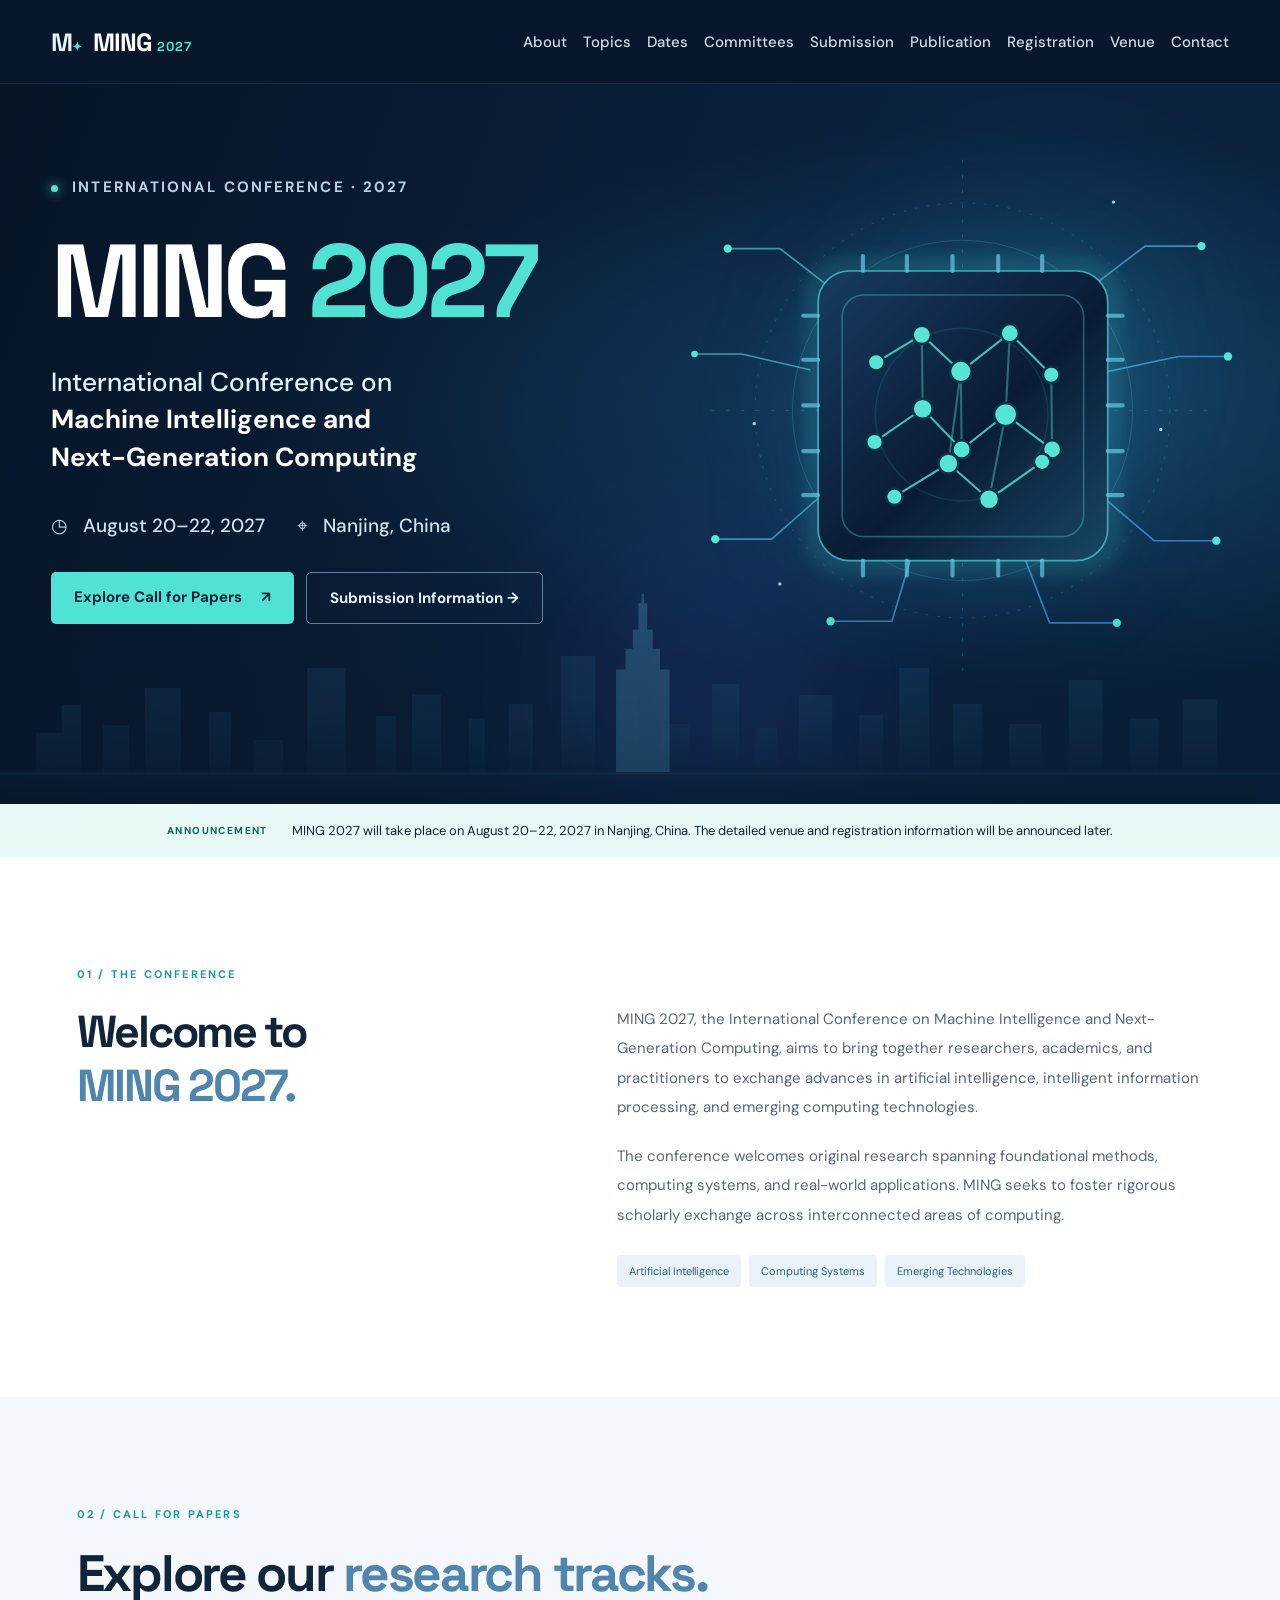
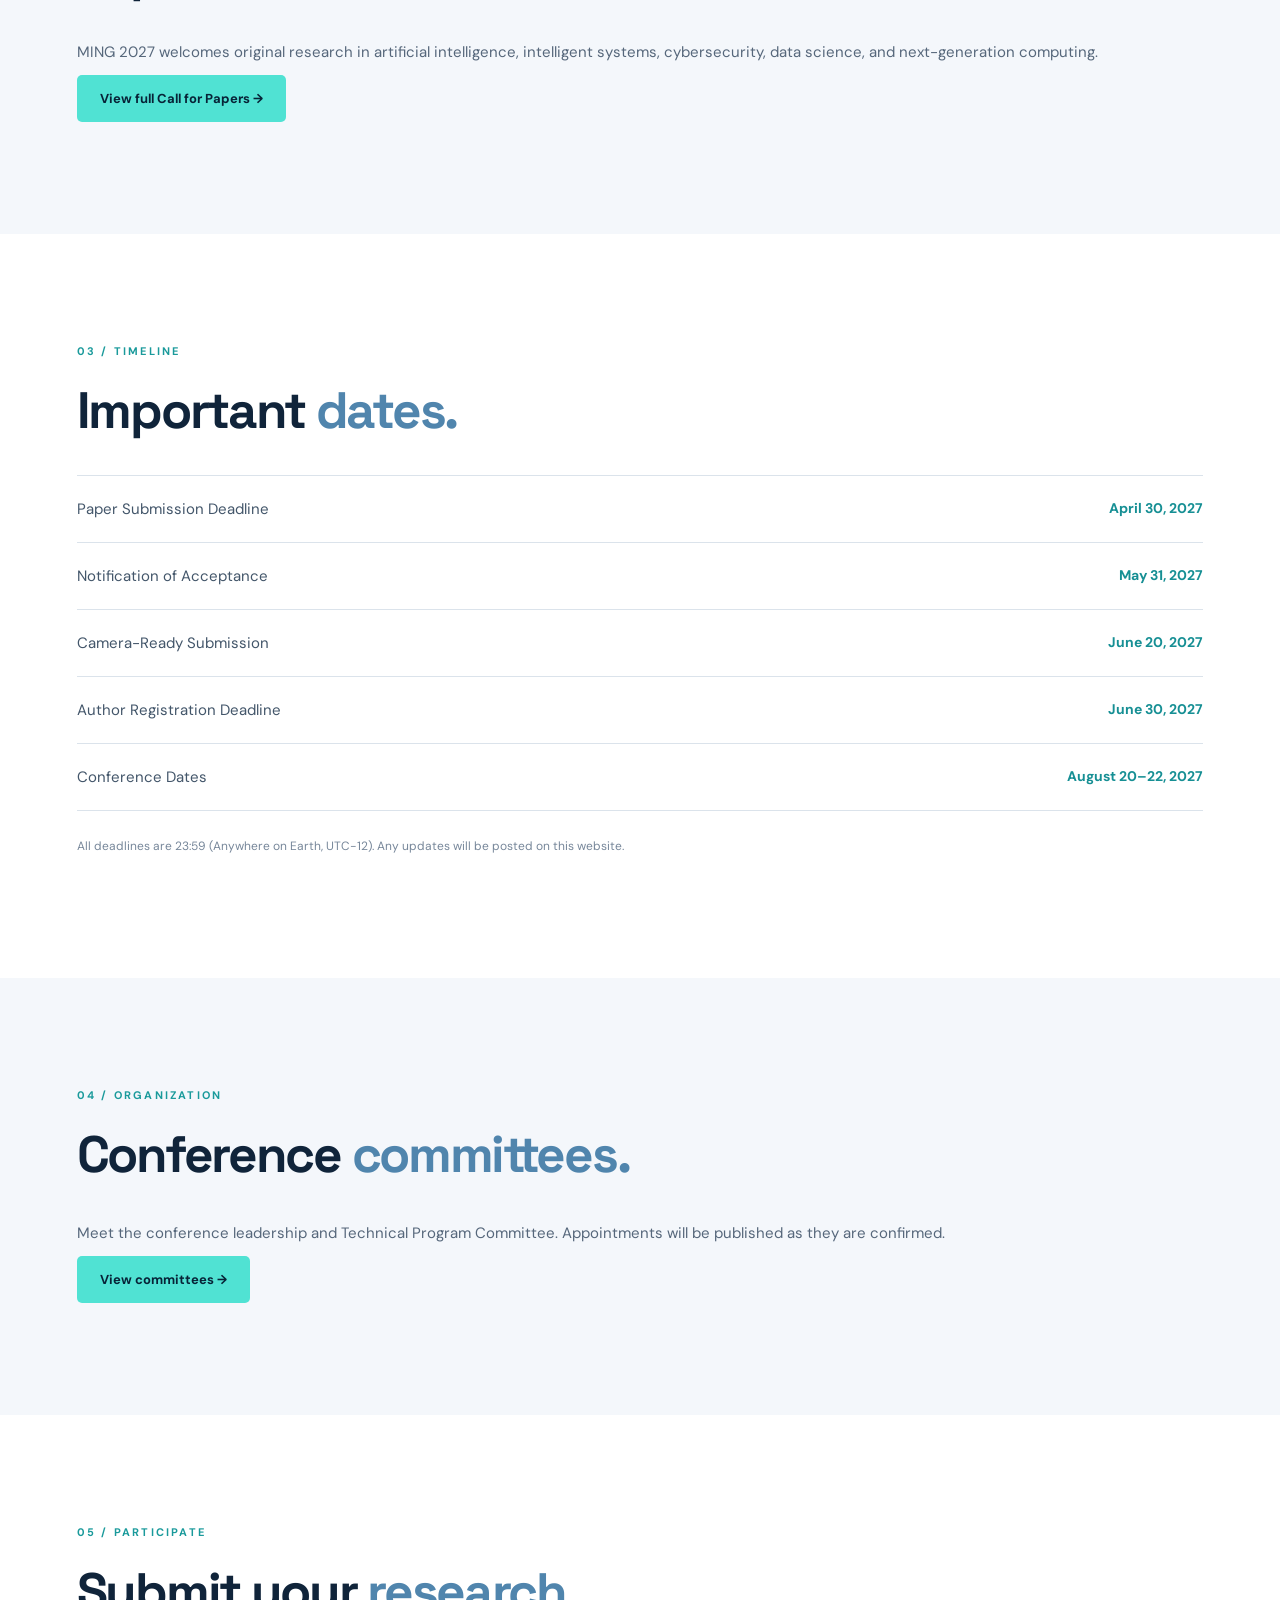
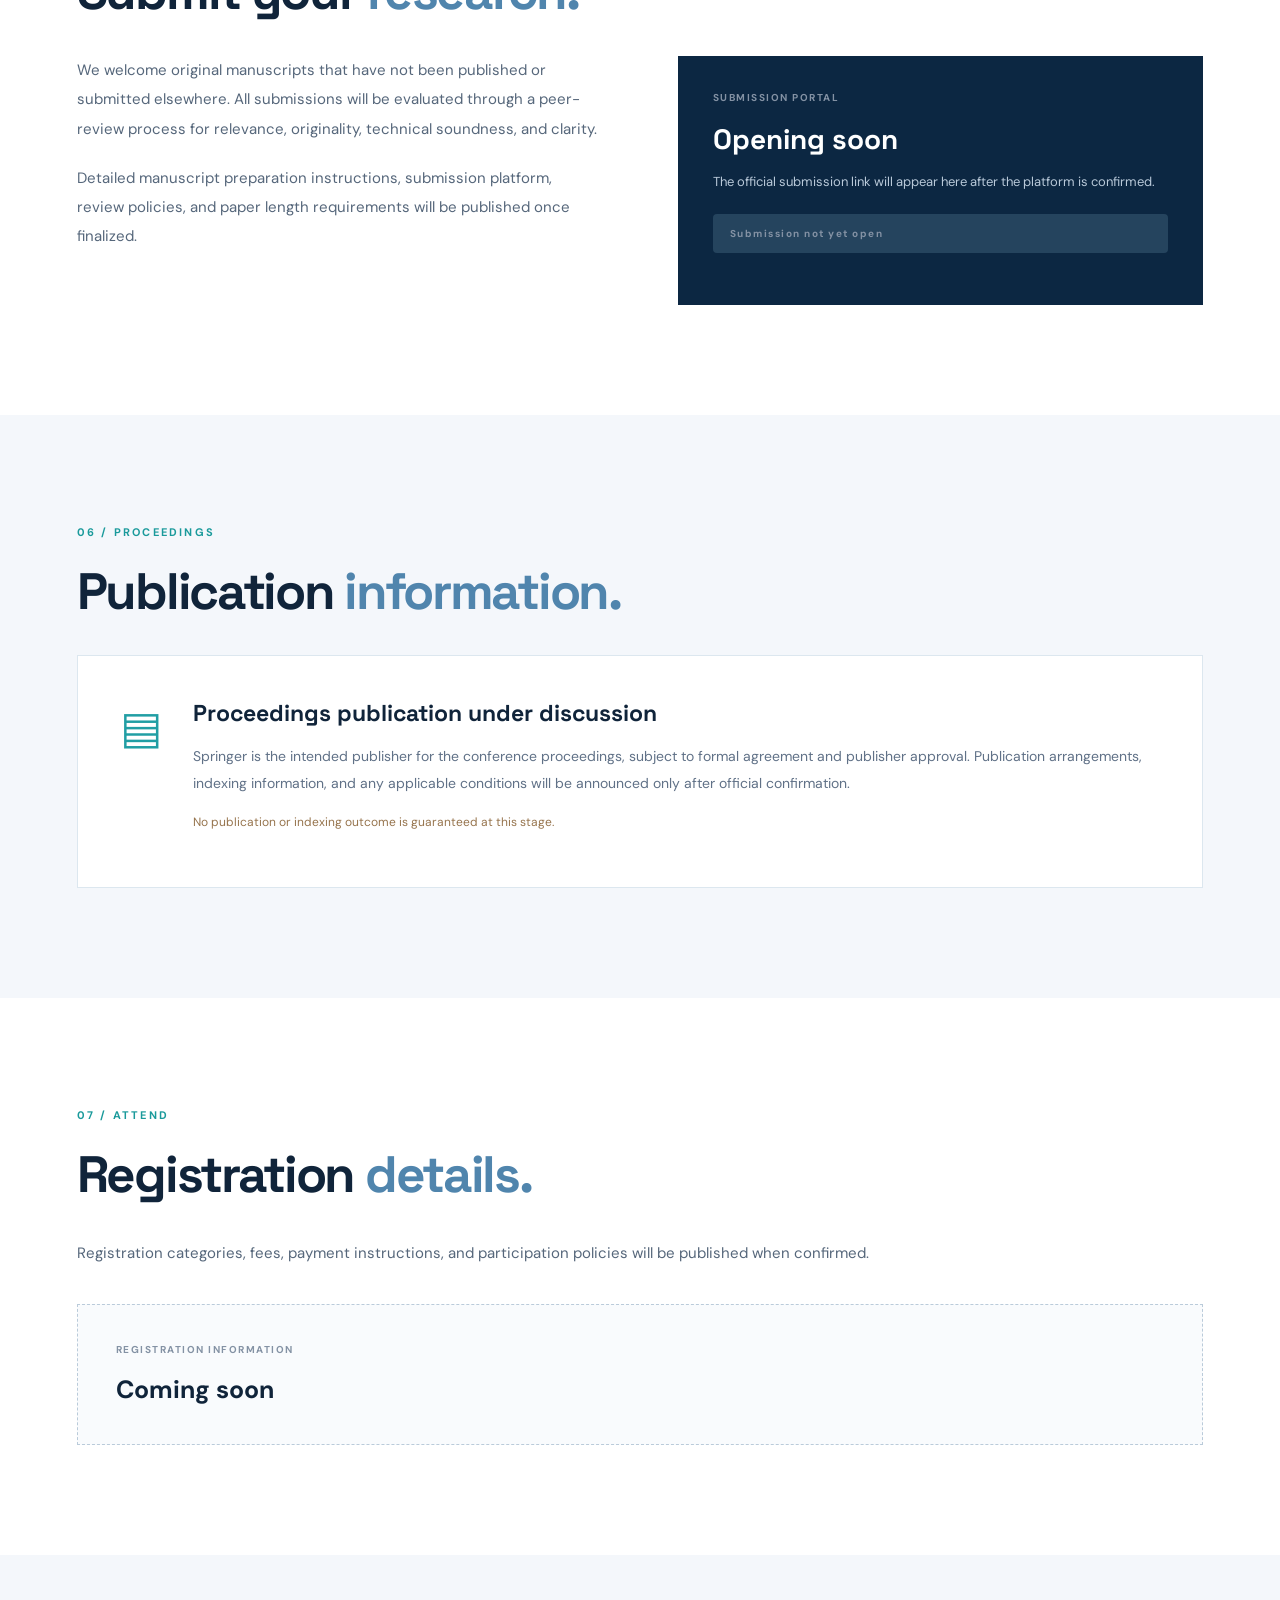
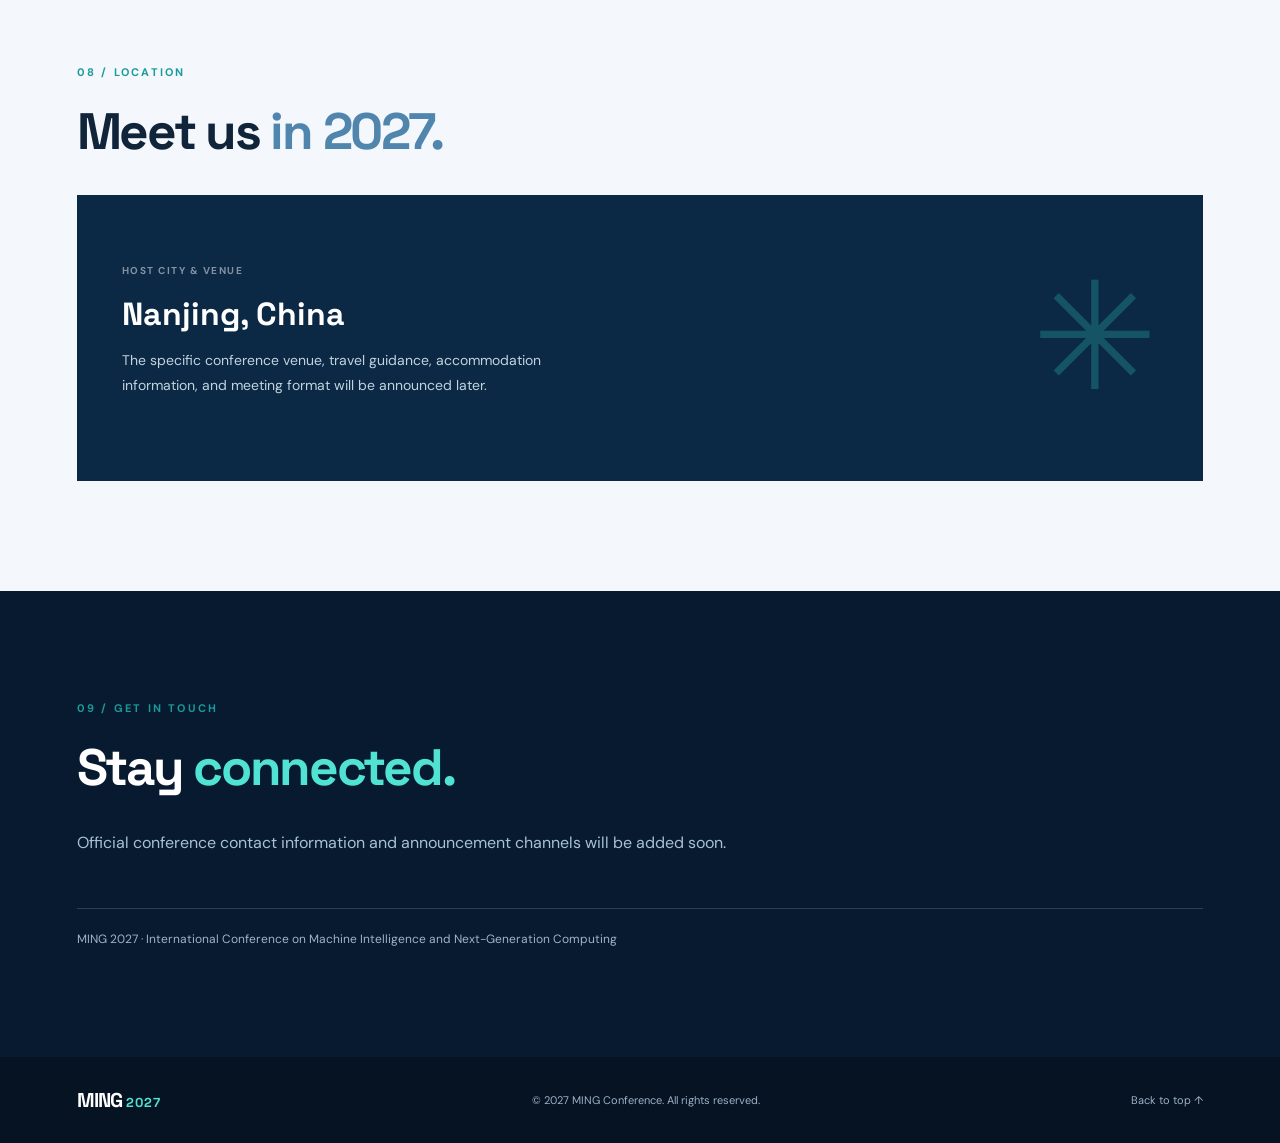
==== index.html @ 1f932a71 "Add files via upload" ====
<!doctype html>
<html lang="en"><head><meta charset="utf-8"><meta name="viewport" content="width=device-width, initial-scale=1"><meta name="description" content="MING 2027 — International Conference on Machine Intelligence and Next-Generation Computing."><title>MING 2027 | Machine Intelligence and Next-Generation Computing</title><link rel="stylesheet" href="style.css"></head>
<body><header class="nav"><a class="brand" href="#home"><span class="brandmark">M<span>✦</span></span> MING <small>2027</small></a><button class="menu" aria-label="Toggle menu" aria-expanded="false">☰</button><nav id="navigation"><a href="#about">About</a><a href="cfp.html">Topics</a><a href="#dates">Dates</a><a href="committees.html">Committees</a><a href="#submission">Submission</a><a href="#publication">Publication</a><a href="#registration">Registration</a><a href="#venue">Venue</a><a href="#contact">Contact</a></nav></header>
<main><section class="hero" id="home"><div class="glow one"></div><div class="glow two"></div><div class="hero-inner"><div class="eyebrow"><span class="dot"></span> INTERNATIONAL CONFERENCE · 2027</div><h1 class="conference-title">MING <em>2027</em></h1><p class="conference-name">International Conference on<br><strong>Machine Intelligence and<br>Next-Generation Computing</strong></p><div class="hero-meta"><span>◷ &nbsp; August 20–22, 2027</span><span>⌖ &nbsp; Nanjing, China</span></div><div class="hero-actions"><a class="btn primary" href="cfp.html">Explore Call for Papers <span>↗</span></a><a class="btn secondary" href="#submission">Submission Information →</a></div></div><div class="hero-art" aria-hidden="true"><img src="assets/ming-ai-computing.svg" alt=""></div><div class="nanjing-skyline" aria-hidden="true"></div></section>
<section class="announcement"><span class="pill">ANNOUNCEMENT</span><p>MING 2027 will take place on August 20–22, 2027 in Nanjing, China. The detailed venue and registration information will be announced later.</p></section>
<section class="section" id="about"><div class="section-tag">01 / THE CONFERENCE</div><div class="split"><div><h2>Welcome to<br><span>MING 2027.</span></h2></div><div class="copy"><p>MING 2027, the International Conference on Machine Intelligence and Next-Generation Computing, aims to bring together researchers, academics, and practitioners to exchange advances in artificial intelligence, intelligent information processing, and emerging computing technologies.</p><p>The conference welcomes original research spanning foundational methods, computing systems, and real-world applications. MING seeks to foster rigorous scholarly exchange across interconnected areas of computing.</p><div class="chips"><span>Artificial Intelligence</span><span>Computing Systems</span><span>Emerging Technologies</span></div></div></div></section>
<section class="section shaded" id="topics"><div class="section-tag">02 / CALL FOR PAPERS</div><h2>Explore our <span>research tracks.</span></h2><p class="intro">MING 2027 welcomes original research in artificial intelligence, intelligent systems, cybersecurity, data science, and next-generation computing.</p><p><a class="btn primary" href="cfp.html">View full Call for Papers →</a></p></section>
<section class="section" id="dates"><div class="section-tag">03 / TIMELINE</div><h2>Important <span>dates.</span></h2><div class="timeline"><div><span>Paper Submission Deadline</span><strong>April 30, 2027</strong></div><div><span>Notification of Acceptance</span><strong>May 31, 2027</strong></div><div><span>Camera-Ready Submission</span><strong>June 20, 2027</strong></div><div><span>Author Registration Deadline</span><strong>June 30, 2027</strong></div><div><span>Conference Dates</span><strong>August 20–22, 2027</strong></div></div><p class="note">All deadlines are 23:59 (Anywhere on Earth, UTC−12). Any updates will be posted on this website.</p></section>
<section class="section shaded" id="committees"><div class="section-tag">04 / ORGANIZATION</div><h2>Conference <span>committees.</span></h2><p class="intro">Meet the conference leadership and Technical Program Committee. Appointments will be published as they are confirmed.</p><p><a class="btn primary" href="committees.html">View committees →</a></p></section>
<section class="section" id="submission"><div class="section-tag">05 / PARTICIPATE</div><h2>Submit your <span>research.</span></h2><div class="split"><div class="copy"><p>We welcome original manuscripts that have not been published or submitted elsewhere. All submissions will be evaluated through a peer-review process for relevance, originality, technical soundness, and clarity.</p><p>Detailed manuscript preparation instructions, submission platform, review policies, and paper length requirements will be published once finalized.</p></div><div class="info-box"><span>SUBMISSION PORTAL</span><h3>Opening soon</h3><p>The official submission link will appear here after the platform is confirmed.</p><span class="disabled-btn">Submission not yet open</span></div></div></section>
<section class="section shaded" id="publication"><div class="section-tag">06 / PROCEEDINGS</div><h2>Publication <span>information.</span></h2><div class="publication-box"><div class="publication-icon">▤</div><div><h3>Proceedings publication under discussion</h3><p>Springer is the intended publisher for the conference proceedings, subject to formal agreement and publisher approval. Publication arrangements, indexing information, and any applicable conditions will be announced only after official confirmation.</p><p class="disclaimer">No publication or indexing outcome is guaranteed at this stage.</p></div></div></section>
<section class="section" id="registration"><div class="section-tag">07 / ATTEND</div><h2>Registration <span>details.</span></h2><p class="intro">Registration categories, fees, payment instructions, and participation policies will be published when confirmed.</p><div class="placeholder"><span>REGISTRATION INFORMATION</span><strong>Coming soon</strong></div></section>
<section class="section shaded" id="venue"><div class="section-tag">08 / LOCATION</div><h2>Meet us <span>in 2027.</span></h2><div class="venue-box"><div><span>HOST CITY & VENUE</span><h3>Nanjing, China</h3><p>The specific conference venue, travel guidance, accommodation information, and meeting format will be announced later.</p></div><div class="venue-graphic" aria-hidden="true">✳</div></div></section>
<section class="section contact" id="contact"><div class="section-tag">09 / GET IN TOUCH</div><h2>Stay <span>connected.</span></h2><p>Official conference contact information and announcement channels will be added soon.</p><div class="contact-line">MING 2027 · International Conference on Machine Intelligence and Next-Generation Computing</div></section></main>
<footer><a class="brand" href="#home">MING <small>2027</small></a><span>© 2027 MING Conference. All rights reserved.</span><a href="#home">Back to top ↑</a></footer><script src="script.js"></script></body></html>
---- style.css ----
@import url('https://fonts.googleapis.com/css2?family=DM+Sans:wght@400;500;600;700&family=Space+Grotesk:wght@400;500;600;700&display=swap');
:root{--navy:#071426;--ink:#10243a;--muted:#64758a;--cyan:#50e2d3;--blue:#4776ee;--light:#f4f7fb}*{box-sizing:border-box}html{scroll-behavior:smooth;scroll-padding-top:80px}body{margin:0;color:var(--ink);font-family:'DM Sans',Arial,sans-serif}h1,h2,h3,.brand{font-family:'Space Grotesk',sans-serif}a{text-decoration:none;color:inherit}.nav{height:78px;position:sticky;top:0;z-index:20;background:#08172b;display:flex;align-items:center;justify-content:space-between;padding:0 max(5%,calc((100vw - 1240px)/2));border-bottom:1px solid #ffffff16;color:white}.brand{font-size:24px;font-weight:700;letter-spacing:-1px;white-space:nowrap}.brand small{font-size:13px;color:var(--cyan);letter-spacing:1px}.brandmark{display:inline-block;margin-right:7px;color:#e7f4ff}.brandmark span{font-size:12px;color:var(--cyan)}nav{display:flex;gap:18px}nav a{font-size:12px;color:#d0dbe9;transition:color .2s}nav a:hover{color:var(--cyan)}.menu{display:none}.hero{min-height:670px;position:relative;overflow:hidden;background:radial-gradient(circle at 85% 55%,#173a62 0%,transparent 36%),linear-gradient(130deg,#071426,#0b2441 70%,#071b31);color:white}.hero-inner{max-width:1240px;margin:auto;padding:112px 5% 50px;position:relative;z-index:2}.eyebrow{font-size:11px;letter-spacing:2.5px;color:#b7d0e4;font-weight:700}.dot{display:inline-block;width:7px;height:7px;border-radius:50%;background:var(--cyan);margin-right:8px;box-shadow:0 0 12px var(--cyan)}h1{font-size:clamp(48px,6.2vw,91px);letter-spacing:-4px;line-height:1.09;margin:28px 0 30px;font-weight:600}h1 em{font-style:normal;color:var(--cyan)}.conference-name{font-size:18px;line-height:1.6;color:#bacde0}.conference-name strong{color:white;font-weight:600}.hero-meta{display:flex;gap:34px;margin-top:30px;font-size:14px;color:#d3e0ed}.hero-actions{display:flex;gap:12px;margin-top:36px}.btn{padding:15px 23px;border-radius:5px;font-size:13px;font-weight:700}.primary{background:var(--cyan);color:#072337}.primary span{margin-left:15px}.secondary{border:1px solid #64819b;color:#e4f0fb}.hero-foot{margin-top:91px;color:#7b9bb5;font-size:10px;letter-spacing:2px}.hero-foot span{color:var(--cyan);margin:0 15px}.orb{position:absolute;width:410px;height:410px;right:9%;top:150px;border:1px solid #5bcdd13d;border-radius:50%;box-shadow:0 0 0 45px #52d7dd08,0 0 0 95px #52d7dd08,0 0 100px #2e98bd25;transform:rotate(-24deg)}.orb:before,.orb:after{content:'';position:absolute;inset:45px;border:1px dashed #55e4dc50;border-radius:50%}.orb:after{inset:110px;border-style:solid}.orb-inner{position:absolute;inset:160px;border-radius:50%;background:#50e2d3;box-shadow:0 0 85px 40px #50e2d340}.glow{position:absolute;border-radius:50%;filter:blur(90px);opacity:.18}.glow.one{width:250px;height:250px;background:#36c8ee;right:8%;top:20%}.glow.two{width:250px;height:250px;background:#4e64ff;right:35%;bottom:0}.announcement{background:#e8f8f6;display:flex;align-items:center;justify-content:center;gap:24px;padding:18px 5%;font-size:13px}.announcement p{margin:0}.pill{font-size:10px;letter-spacing:1.4px;color:#00695e;font-weight:700}.section{padding:110px max(6%,calc((100vw - 1150px)/2))}.section.shaded{background:var(--light)}.section-tag{font-size:11px;letter-spacing:2.2px;color:#1a9a9b;font-weight:700;margin-bottom:24px}.section h2{font-size:clamp(35px,4vw,57px);line-height:1.15;letter-spacing:-2.3px;margin:0 0 34px}.section h2 span{color:#5085ad}.split{display:grid;grid-template-columns:1fr 1fr;gap:75px}.copy p,.intro{font-size:15px;color:#56677b;line-height:1.95;margin:0 0 20px}.chips{display:flex;gap:8px;flex-wrap:wrap;margin-top:25px}.chips span{font-size:11px;padding:9px 12px;background:#e9f2f8;color:#30617e;border-radius:4px}.section-heading{display:flex;align-items:end;justify-content:space-between;gap:40px;margin-bottom:20px}.section-heading p{max-width:390px;color:#64758a;font-size:14px;line-height:1.8}.grid{display:grid;grid-template-columns:repeat(3,1fr);gap:16px}.card{background:white;border:1px solid #e3eaf2;padding:30px;min-height:260px;transition:transform .2s,box-shadow .2s}.card:hover{transform:translateY(-4px);box-shadow:0 15px 35px #1532500f}.number{color:#21a6ad;font-family:'Space Grotesk';font-size:14px;margin-bottom:29px}.card h3{font-size:18px;line-height:1.4;margin:0 0 14px}.card p{font-size:13px;line-height:1.8;color:#67788a;margin:0}.note{font-size:12px;color:#77879a;margin-top:25px;line-height:1.7}.timeline{border-top:1px solid #dbe3eb}.timeline>div{display:flex;justify-content:space-between;padding:23px 0;border-bottom:1px solid #dbe3eb;gap:20px}.timeline span{color:#43566a;font-size:15px}.timeline strong{font-size:14px;color:#168f94}.committee-grid{display:grid;grid-template-columns:repeat(3,1fr);gap:14px;margin-top:30px}.committee-grid>div{background:white;padding:28px;border:1px solid #e0e7ef;min-height:118px}.committee-grid span,.info-box>span,.placeholder span,.venue-box span{display:block;color:#8492a4;font-size:10px;letter-spacing:1.5px;font-weight:700;margin-bottom:17px}.committee-grid strong{font-size:15px}.info-box{padding:35px;background:#0c2742;color:white}.info-box h3{font-size:28px;margin:0 0 12px}.info-box p{color:#b9c9d9;line-height:1.8;font-size:13px}.disabled-btn{display:inline-block;background:#25445e;color:#a8c2d0;padding:13px 17px;font-size:12px;margin-top:20px;border-radius:4px}.publication-box{display:flex;gap:30px;background:white;padding:42px;border:1px solid #dce7ef}.publication-icon{font-size:45px;color:#219ea4}.publication-box h3{font-size:23px;margin:0 0 15px}.publication-box p{font-size:14px;color:#607187;line-height:1.9}.publication-box .disclaimer{font-size:12px;color:#96744d}.placeholder{border:1px dashed #bacbda;background:#f9fbfd;padding:38px;margin-top:35px}.placeholder strong{font-size:25px}.venue-box{display:flex;justify-content:space-between;align-items:center;background:#0b2944;color:white;padding:45px;overflow:hidden}.venue-box h3{font-size:32px;margin:0 0 12px}.venue-box p{color:#c2d3df;max-width:480px;font-size:14px;line-height:1.8}.venue-graphic{font-size:150px;color:#2ebdb54a}.contact{background:#071a2f;color:white}.contact h2 span{color:var(--cyan)}.contact>p{color:#a8c1d5}.contact-line{border-top:1px solid #ffffff28;margin-top:55px;padding-top:22px;font-size:12px;color:#9eb4c8}footer{display:flex;justify-content:space-between;align-items:center;padding:30px 6%;background:#061323;color:#9db2c5;font-size:11px}footer .brand{color:white;font-size:20px}@media(max-width:1050px){nav{gap:10px}nav a{font-size:11px}.orb{right:-15%;opacity:.45}.hero-inner{padding-left:6%}}@media(max-width:780px){.nav{padding:0 5%;height:68px}.menu{display:block;background:none;color:white;border:0;font-size:24px}nav{display:none;position:absolute;top:68px;left:0;right:0;background:#08172b;padding:20px 6%;flex-direction:column;gap:0}nav.open{display:flex}nav a{padding:12px 0;font-size:14px}.hero{min-height:620px}.hero-inner{padding:95px 6% 45px}h1{letter-spacing:-2px}.orb{right:-230px;top:200px;opacity:.25}.hero-meta,.hero-actions{flex-wrap:wrap;gap:14px}.hero-foot{margin-top:80px}.section{padding:75px 6%}.split{grid-template-columns:1fr;gap:20px}.grid,.committee-grid{grid-template-columns:1fr 1fr}.section-heading{display:block}.announcement{display:block}.announcement p{margin-top:8px}.venue-graphic{display:none}footer{gap:20px;flex-wrap:wrap}}@media(max-width:500px){.grid,.committee-grid{grid-template-columns:1fr}.hero-meta{display:grid}.btn{width:100%;text-align:center}.hero-actions{display:grid}.timeline>div{flex-direction:column;gap:7px}.publication-box{padding:25px;display:block}.publication-icon{margin-bottom:20px}.section h2{letter-spacing:-1.5px}}

/* V3: Academic conference-first hierarchy */
.hero-inner{padding-top:105px;padding-bottom:72px}
.hero .conference-title{font-size:clamp(88px,10vw,152px);font-weight:700;letter-spacing:-7px;line-height:1.05;margin:27px 0 28px}
.hero .conference-title em{color:var(--cyan)}
.hero .conference-name{font-size:clamp(21px,2.35vw,32px);line-height:1.4;color:#e4f1fc;font-weight:500;max-width:820px;margin:0}
.hero .conference-name strong{font-weight:700}
.hero .hero-meta{margin-top:38px;font-size:15px}
.hero .hero-actions{margin-top:32px}
.hero .hero-foot{margin-top:75px}
#about .split{grid-template-columns:0.9fr 1.1fr;gap:60px}
#about h2{font-size:clamp(32px,3.5vw,48px);line-height:1.2}
@media(max-width:780px){.hero .conference-title{font-size:clamp(66px,15vw,110px);letter-spacing:-4px}.hero .conference-name{font-size:clamp(20px,4.5vw,27px)}#about .split{grid-template-columns:1fr;gap:20px}}
@media(max-width:500px){.hero .conference-title{font-size:clamp(60px,16vw,85px);letter-spacing:-3px}.hero .conference-name{font-size:20px}.hero-inner{padding-top:80px}.orb{opacity:.12}}

/* V6 — balanced conference hero, AI computing artwork and subtle Nanjing skyline */
.nav{height:84px;padding-left:max(4%,calc((100vw - 1390px)/2));padding-right:max(4%,calc((100vw - 1390px)/2));gap:35px}
.nav nav{gap:clamp(12px,1.25vw,23px);align-items:center}
.nav nav a{font-size:15px;font-weight:500;white-space:nowrap}
.nav .brand{font-size:25px}
.hero{min-height:720px;isolation:isolate;background:radial-gradient(ellipse at 78% 45%,#143e61 0%,transparent 50%),linear-gradient(110deg,#071426 0%,#0b2340 65%,#09213b 100%)}
.hero-inner{max-width:1390px;padding:93px 4% 130px;margin:0 auto;position:relative;z-index:3}
.hero .eyebrow{font-size:15px;letter-spacing:2.1px}
.hero .conference-title{font-size:clamp(80px,8.1vw,122px);letter-spacing:-5px;margin:30px 0 28px}
.hero .conference-name{font-size:clamp(25px,2.05vw,32px);line-height:1.43;max-width:670px}
.hero .hero-meta{font-size:19px;margin-top:37px;gap:32px;font-weight:500}
.hero .hero-actions{margin-top:34px}
.hero .btn{font-size:15px}
.hero-art{position:absolute;z-index:1;right:max(1%,calc((100vw - 1520px)/2));top:55px;width:min(48vw,690px);height:auto;filter:drop-shadow(0 10px 40px #20b6d31a)}
.hero-art img{width:100%;display:block}
.nanjing-skyline{position:absolute;z-index:0;bottom:0;left:0;width:100%;height:210px;background:url('assets/nanjing-skyline.svg') center bottom / cover no-repeat;opacity:.55;pointer-events:none}
.hero:after{content:'';position:absolute;z-index:1;inset:auto 0 0;height:240px;background:linear-gradient(0deg,#071426 0%,transparent 100%);pointer-events:none;opacity:.3}
.hero .glow{pointer-events:none}
@media(max-width:1250px){.nav nav{gap:11px}.nav nav a{font-size:13px}.hero-art{right:-5%;width:50vw;opacity:.8}.hero .conference-name{max-width:580px}}
@media(max-width:1000px){.nav nav a{font-size:12px}.nav{gap:15px}.hero-art{opacity:.35;right:-12%;top:125px;width:65vw}.hero-inner{padding-left:6%;padding-right:6%}}
@media(max-width:780px){.nav{height:68px}.nav nav a{font-size:15px}.hero{min-height:680px}.hero-inner{padding:83px 6% 120px}.hero .conference-title{font-size:clamp(62px,13vw,95px);letter-spacing:-3px}.hero .conference-name{font-size:clamp(22px,4vw,29px)}.hero .hero-meta{font-size:17px}.hero-art{right:-27%;top:210px;width:90vw;opacity:.18}.nanjing-skyline{height:160px;opacity:.35}}
@media(max-width:500px){.hero .eyebrow{font-size:12px}.hero .conference-title{font-size:clamp(58px,14vw,78px)}.hero .conference-name{font-size:21px}.hero .hero-meta{font-size:16px}.hero .btn{font-size:14px}.hero-art{top:240px;opacity:.13}}
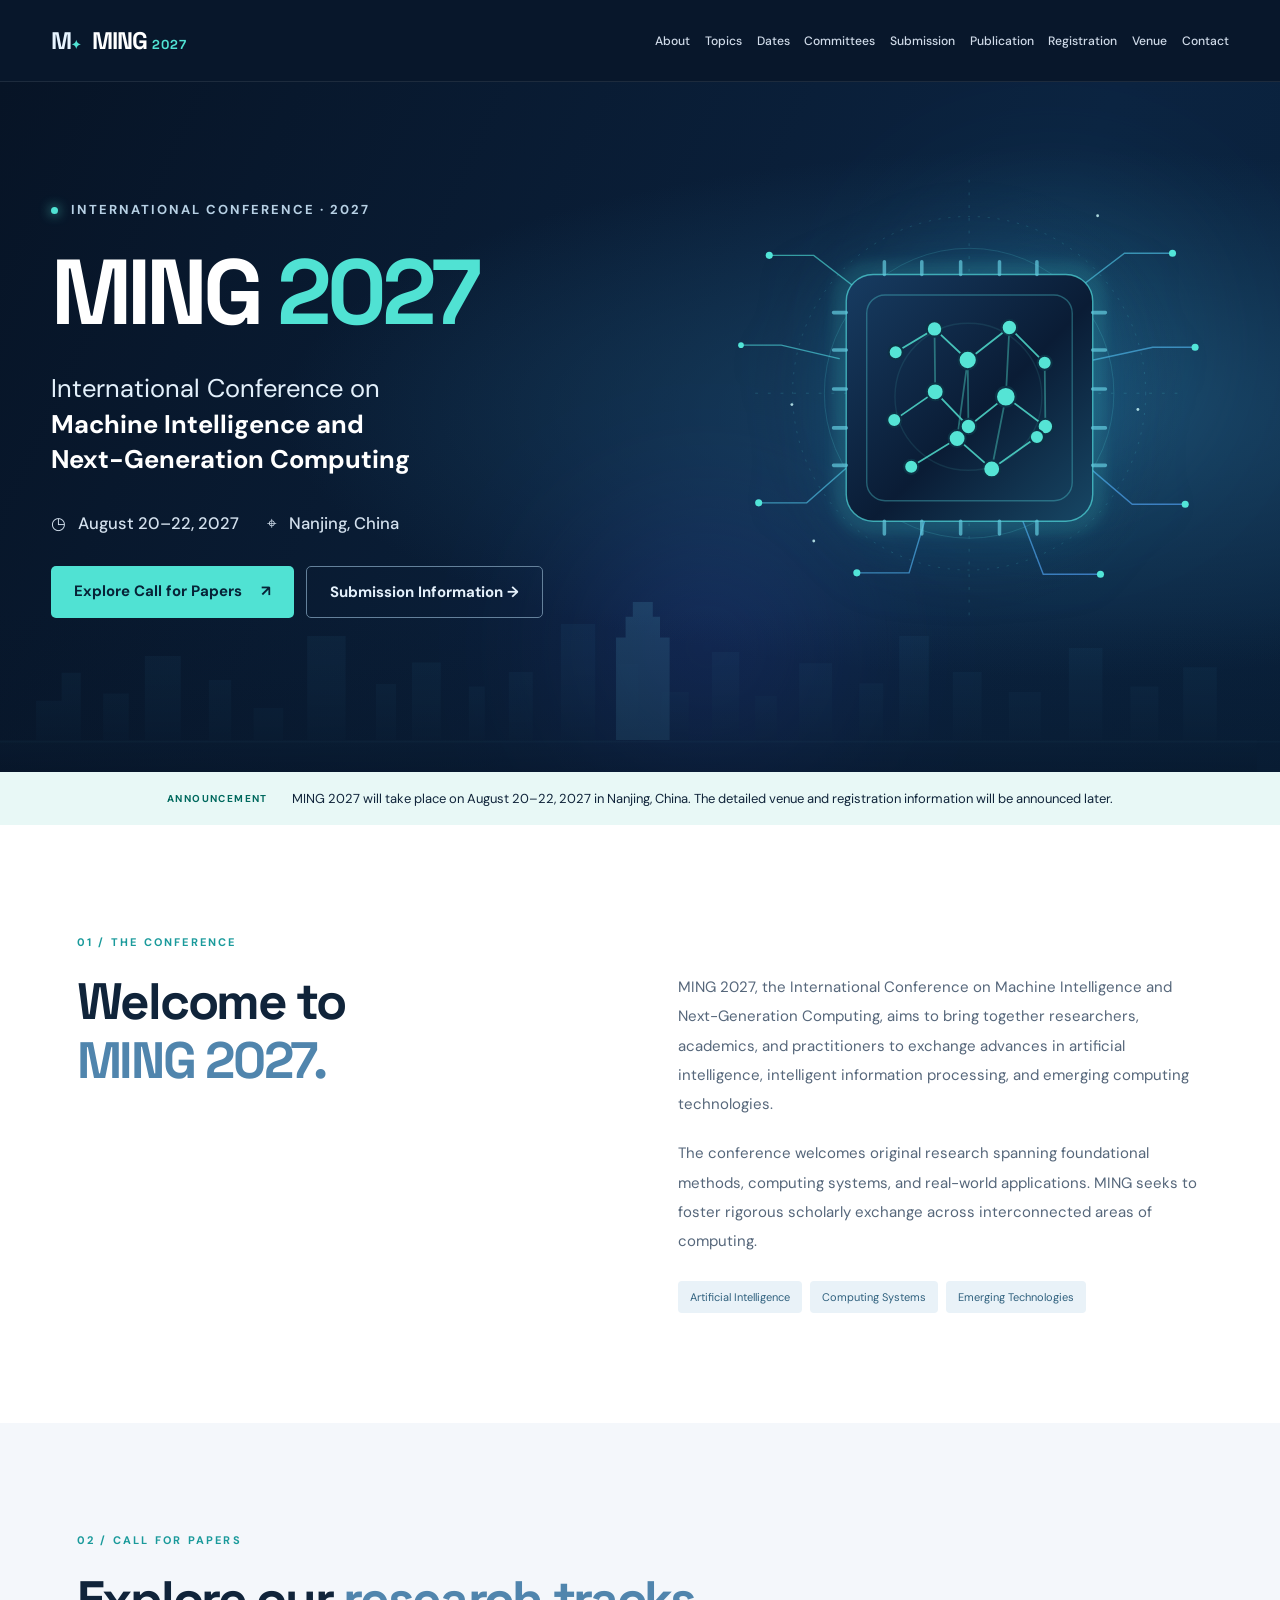
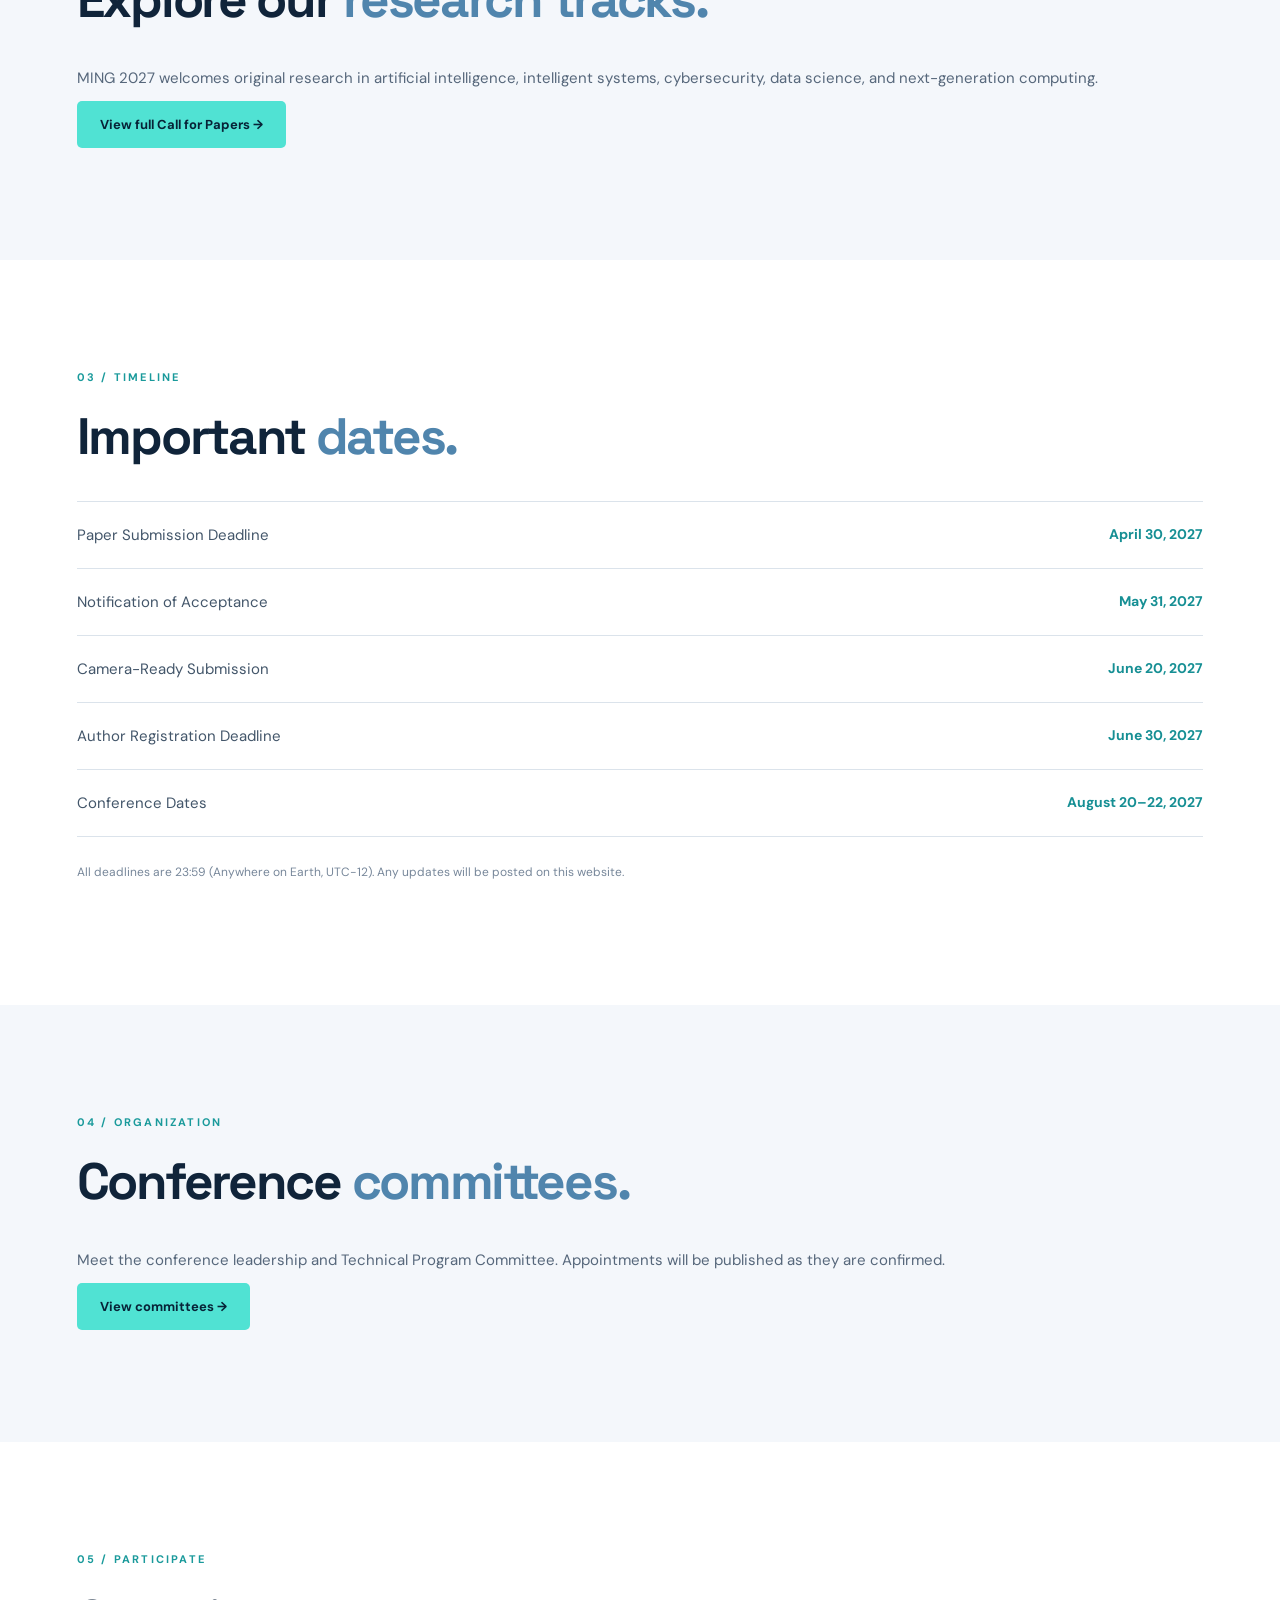
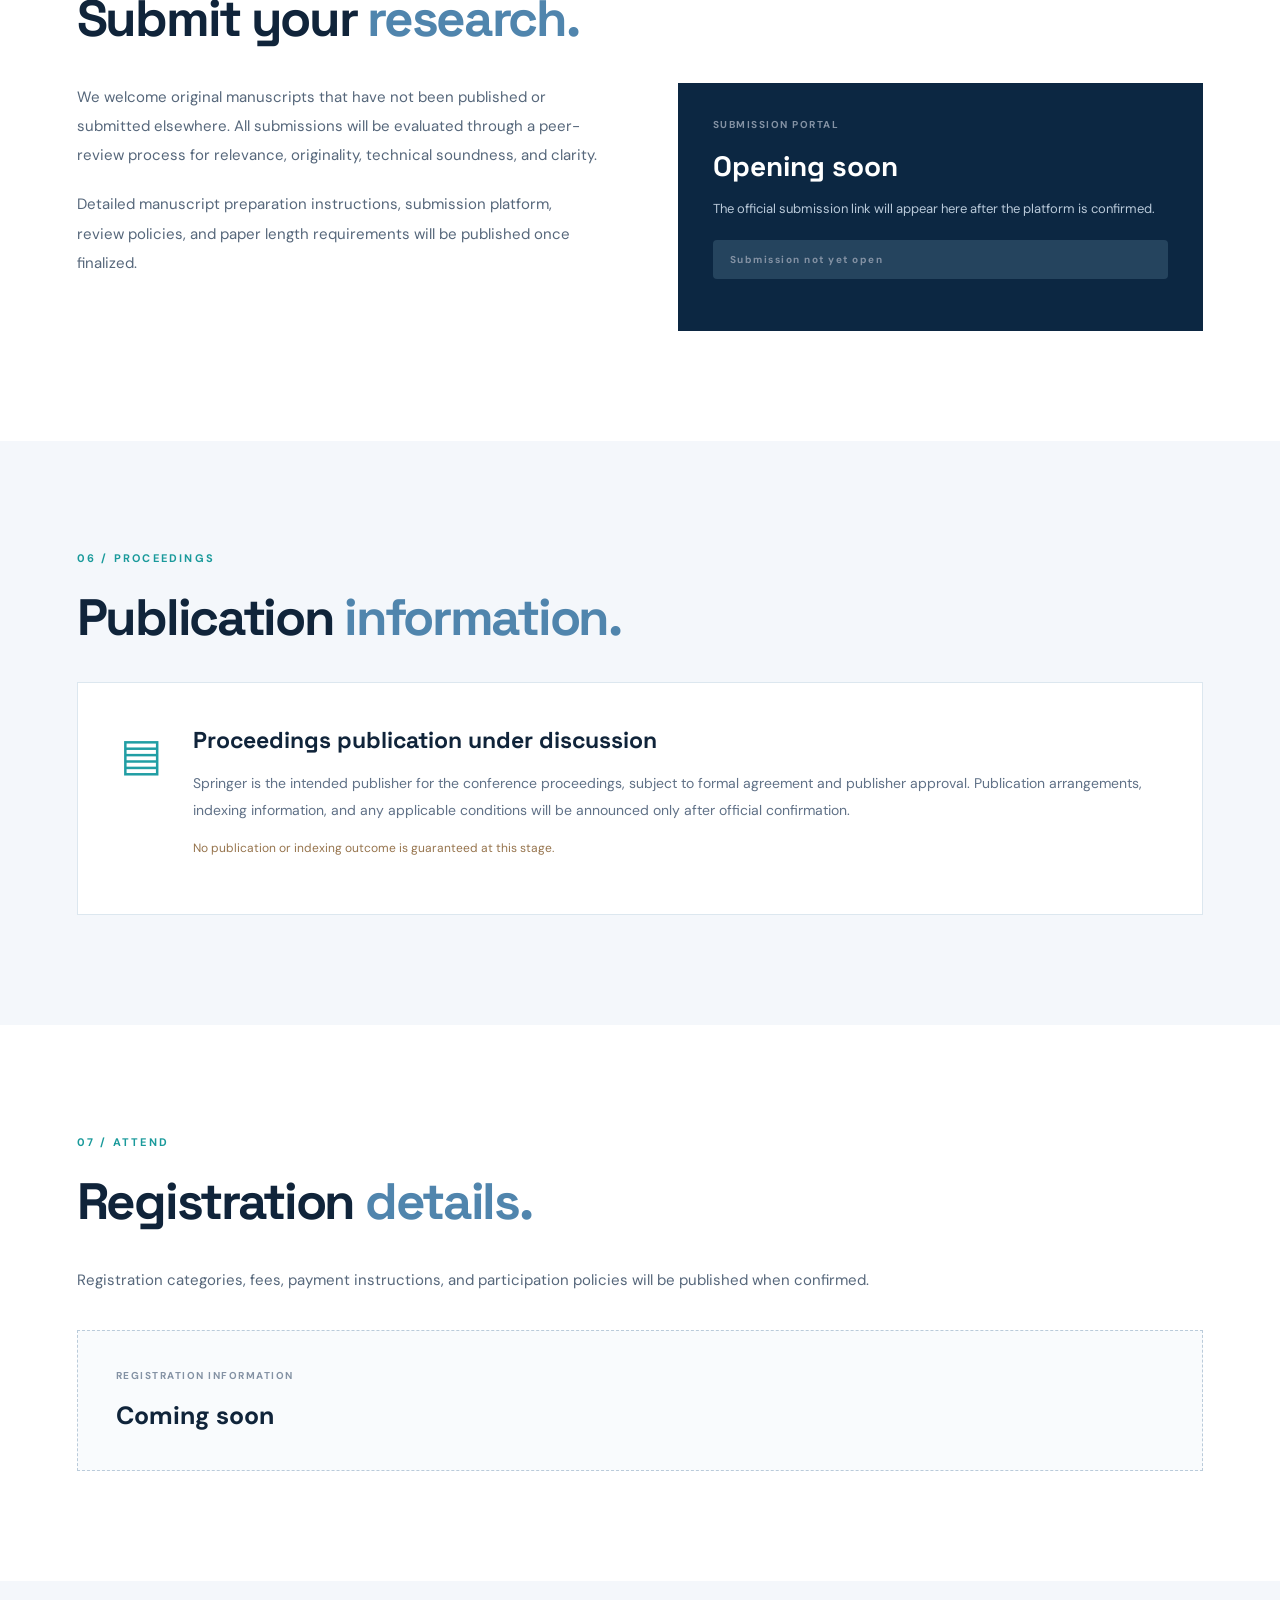
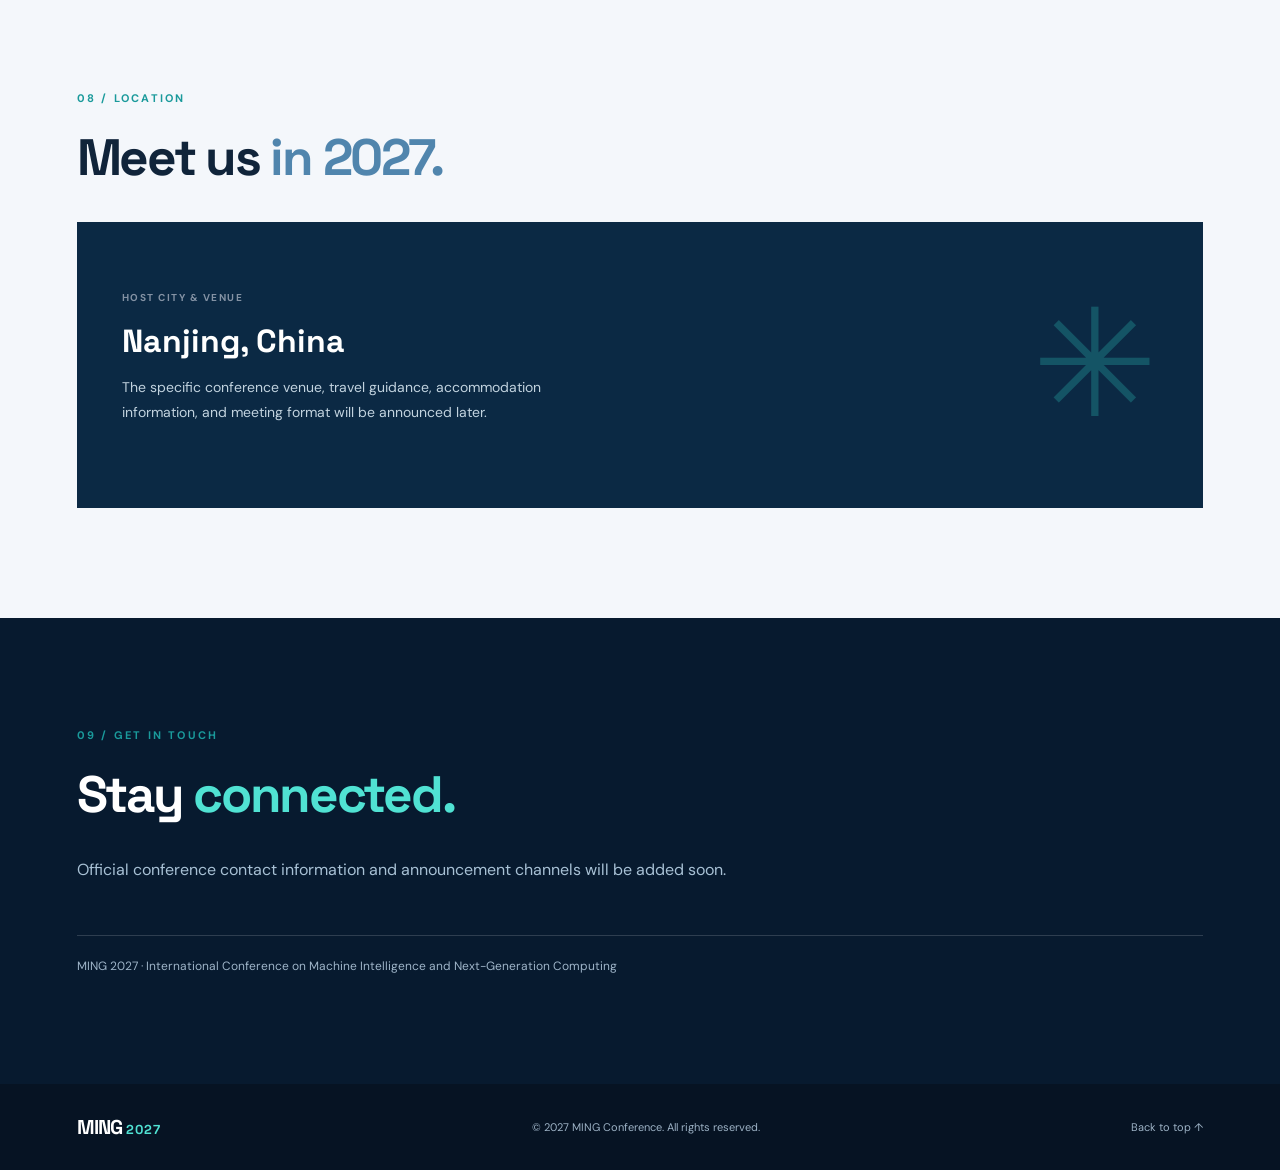
==== commit c721665c: "Add files via upload" ====
--- a/index.html
+++ b/index.html
@@ -1,7 +1,7 @@
 <!doctype html>
-<html lang="en"><head><meta charset="utf-8"><meta name="viewport" content="width=device-width, initial-scale=1"><meta name="description" content="MING 2027 — International Conference on Machine Intelligence and Next-Generation Computing."><title>MING 2027 | Machine Intelligence and Next-Generation Computing</title><link rel="stylesheet" href="style.css"></head>
+<html lang="en"><head><meta charset="utf-8"><meta name="viewport" content="width=device-width, initial-scale=1"><meta name="description" content="MING 2027 — International Conference on Machine Intelligence and Next-Generation Computing."><title>MING 2027 | Machine Intelligence and Next-Generation Computing</title><link rel="stylesheet" href="style.css?v=7"></head>
 <body><header class="nav"><a class="brand" href="#home"><span class="brandmark">M<span>✦</span></span> MING <small>2027</small></a><button class="menu" aria-label="Toggle menu" aria-expanded="false">☰</button><nav id="navigation"><a href="#about">About</a><a href="cfp.html">Topics</a><a href="#dates">Dates</a><a href="committees.html">Committees</a><a href="#submission">Submission</a><a href="#publication">Publication</a><a href="#registration">Registration</a><a href="#venue">Venue</a><a href="#contact">Contact</a></nav></header>
-<main><section class="hero" id="home"><div class="glow one"></div><div class="glow two"></div><div class="hero-inner"><div class="eyebrow"><span class="dot"></span> INTERNATIONAL CONFERENCE · 2027</div><h1 class="conference-title">MING <em>2027</em></h1><p class="conference-name">International Conference on<br><strong>Machine Intelligence and<br>Next-Generation Computing</strong></p><div class="hero-meta"><span>◷ &nbsp; August 20–22, 2027</span><span>⌖ &nbsp; Nanjing, China</span></div><div class="hero-actions"><a class="btn primary" href="cfp.html">Explore Call for Papers <span>↗</span></a><a class="btn secondary" href="#submission">Submission Information →</a></div></div><div class="hero-art" aria-hidden="true"><img src="assets/ming-ai-computing.svg" alt=""></div><div class="nanjing-skyline" aria-hidden="true"></div></section>
+<main><section class="hero" id="home"><div class="glow one"></div><div class="glow two"></div><div class="hero-layout"><div class="hero-inner"><div class="eyebrow"><span class="dot"></span> INTERNATIONAL CONFERENCE · 2027</div><h1 class="conference-title">MING <em>2027</em></h1><p class="conference-name">International Conference on<br><strong>Machine Intelligence and<br>Next-Generation Computing</strong></p><div class="hero-meta"><span>◷ &nbsp; August 20–22, 2027</span><span>⌖ &nbsp; Nanjing, China</span></div><div class="hero-actions"><a class="btn primary" href="cfp.html">Explore Call for Papers <span>↗</span></a><a class="btn secondary" href="#submission">Submission Information →</a></div></div><div class="hero-art" aria-hidden="true"><img src="assets/ming-ai-computing.svg" alt=""></div></div><div class="nanjing-skyline" aria-hidden="true"></div></section>
 <section class="announcement"><span class="pill">ANNOUNCEMENT</span><p>MING 2027 will take place on August 20–22, 2027 in Nanjing, China. The detailed venue and registration information will be announced later.</p></section>
 <section class="section" id="about"><div class="section-tag">01 / THE CONFERENCE</div><div class="split"><div><h2>Welcome to<br><span>MING 2027.</span></h2></div><div class="copy"><p>MING 2027, the International Conference on Machine Intelligence and Next-Generation Computing, aims to bring together researchers, academics, and practitioners to exchange advances in artificial intelligence, intelligent information processing, and emerging computing technologies.</p><p>The conference welcomes original research spanning foundational methods, computing systems, and real-world applications. MING seeks to foster rigorous scholarly exchange across interconnected areas of computing.</p><div class="chips"><span>Artificial Intelligence</span><span>Computing Systems</span><span>Emerging Technologies</span></div></div></div></section>
 <section class="section shaded" id="topics"><div class="section-tag">02 / CALL FOR PAPERS</div><h2>Explore our <span>research tracks.</span></h2><p class="intro">MING 2027 welcomes original research in artificial intelligence, intelligent systems, cybersecurity, data science, and next-generation computing.</p><p><a class="btn primary" href="cfp.html">View full Call for Papers →</a></p></section>
--- a/style.css
+++ b/style.css
@@ -1,39 +1,24 @@
 @import url('https://fonts.googleapis.com/css2?family=DM+Sans:wght@400;500;600;700&family=Space+Grotesk:wght@400;500;600;700&display=swap');
 :root{--navy:#071426;--ink:#10243a;--muted:#64758a;--cyan:#50e2d3;--blue:#4776ee;--light:#f4f7fb}*{box-sizing:border-box}html{scroll-behavior:smooth;scroll-padding-top:80px}body{margin:0;color:var(--ink);font-family:'DM Sans',Arial,sans-serif}h1,h2,h3,.brand{font-family:'Space Grotesk',sans-serif}a{text-decoration:none;color:inherit}.nav{height:78px;position:sticky;top:0;z-index:20;background:#08172b;display:flex;align-items:center;justify-content:space-between;padding:0 max(5%,calc((100vw - 1240px)/2));border-bottom:1px solid #ffffff16;color:white}.brand{font-size:24px;font-weight:700;letter-spacing:-1px;white-space:nowrap}.brand small{font-size:13px;color:var(--cyan);letter-spacing:1px}.brandmark{display:inline-block;margin-right:7px;color:#e7f4ff}.brandmark span{font-size:12px;color:var(--cyan)}nav{display:flex;gap:18px}nav a{font-size:12px;color:#d0dbe9;transition:color .2s}nav a:hover{color:var(--cyan)}.menu{display:none}.hero{min-height:670px;position:relative;overflow:hidden;background:radial-gradient(circle at 85% 55%,#173a62 0%,transparent 36%),linear-gradient(130deg,#071426,#0b2441 70%,#071b31);color:white}.hero-inner{max-width:1240px;margin:auto;padding:112px 5% 50px;position:relative;z-index:2}.eyebrow{font-size:11px;letter-spacing:2.5px;color:#b7d0e4;font-weight:700}.dot{display:inline-block;width:7px;height:7px;border-radius:50%;background:var(--cyan);margin-right:8px;box-shadow:0 0 12px var(--cyan)}h1{font-size:clamp(48px,6.2vw,91px);letter-spacing:-4px;line-height:1.09;margin:28px 0 30px;font-weight:600}h1 em{font-style:normal;color:var(--cyan)}.conference-name{font-size:18px;line-height:1.6;color:#bacde0}.conference-name strong{color:white;font-weight:600}.hero-meta{display:flex;gap:34px;margin-top:30px;font-size:14px;color:#d3e0ed}.hero-actions{display:flex;gap:12px;margin-top:36px}.btn{padding:15px 23px;border-radius:5px;font-size:13px;font-weight:700}.primary{background:var(--cyan);color:#072337}.primary span{margin-left:15px}.secondary{border:1px solid #64819b;color:#e4f0fb}.hero-foot{margin-top:91px;color:#7b9bb5;font-size:10px;letter-spacing:2px}.hero-foot span{color:var(--cyan);margin:0 15px}.orb{position:absolute;width:410px;height:410px;right:9%;top:150px;border:1px solid #5bcdd13d;border-radius:50%;box-shadow:0 0 0 45px #52d7dd08,0 0 0 95px #52d7dd08,0 0 100px #2e98bd25;transform:rotate(-24deg)}.orb:before,.orb:after{content:'';position:absolute;inset:45px;border:1px dashed #55e4dc50;border-radius:50%}.orb:after{inset:110px;border-style:solid}.orb-inner{position:absolute;inset:160px;border-radius:50%;background:#50e2d3;box-shadow:0 0 85px 40px #50e2d340}.glow{position:absolute;border-radius:50%;filter:blur(90px);opacity:.18}.glow.one{width:250px;height:250px;background:#36c8ee;right:8%;top:20%}.glow.two{width:250px;height:250px;background:#4e64ff;right:35%;bottom:0}.announcement{background:#e8f8f6;display:flex;align-items:center;justify-content:center;gap:24px;padding:18px 5%;font-size:13px}.announcement p{margin:0}.pill{font-size:10px;letter-spacing:1.4px;color:#00695e;font-weight:700}.section{padding:110px max(6%,calc((100vw - 1150px)/2))}.section.shaded{background:var(--light)}.section-tag{font-size:11px;letter-spacing:2.2px;color:#1a9a9b;font-weight:700;margin-bottom:24px}.section h2{font-size:clamp(35px,4vw,57px);line-height:1.15;letter-spacing:-2.3px;margin:0 0 34px}.section h2 span{color:#5085ad}.split{display:grid;grid-template-columns:1fr 1fr;gap:75px}.copy p,.intro{font-size:15px;color:#56677b;line-height:1.95;margin:0 0 20px}.chips{display:flex;gap:8px;flex-wrap:wrap;margin-top:25px}.chips span{font-size:11px;padding:9px 12px;background:#e9f2f8;color:#30617e;border-radius:4px}.section-heading{display:flex;align-items:end;justify-content:space-between;gap:40px;margin-bottom:20px}.section-heading p{max-width:390px;color:#64758a;font-size:14px;line-height:1.8}.grid{display:grid;grid-template-columns:repeat(3,1fr);gap:16px}.card{background:white;border:1px solid #e3eaf2;padding:30px;min-height:260px;transition:transform .2s,box-shadow .2s}.card:hover{transform:translateY(-4px);box-shadow:0 15px 35px #1532500f}.number{color:#21a6ad;font-family:'Space Grotesk';font-size:14px;margin-bottom:29px}.card h3{font-size:18px;line-height:1.4;margin:0 0 14px}.card p{font-size:13px;line-height:1.8;color:#67788a;margin:0}.note{font-size:12px;color:#77879a;margin-top:25px;line-height:1.7}.timeline{border-top:1px solid #dbe3eb}.timeline>div{display:flex;justify-content:space-between;padding:23px 0;border-bottom:1px solid #dbe3eb;gap:20px}.timeline span{color:#43566a;font-size:15px}.timeline strong{font-size:14px;color:#168f94}.committee-grid{display:grid;grid-template-columns:repeat(3,1fr);gap:14px;margin-top:30px}.committee-grid>div{background:white;padding:28px;border:1px solid #e0e7ef;min-height:118px}.committee-grid span,.info-box>span,.placeholder span,.venue-box span{display:block;color:#8492a4;font-size:10px;letter-spacing:1.5px;font-weight:700;margin-bottom:17px}.committee-grid strong{font-size:15px}.info-box{padding:35px;background:#0c2742;color:white}.info-box h3{font-size:28px;margin:0 0 12px}.info-box p{color:#b9c9d9;line-height:1.8;font-size:13px}.disabled-btn{display:inline-block;background:#25445e;color:#a8c2d0;padding:13px 17px;font-size:12px;margin-top:20px;border-radius:4px}.publication-box{display:flex;gap:30px;background:white;padding:42px;border:1px solid #dce7ef}.publication-icon{font-size:45px;color:#219ea4}.publication-box h3{font-size:23px;margin:0 0 15px}.publication-box p{font-size:14px;color:#607187;line-height:1.9}.publication-box .disclaimer{font-size:12px;color:#96744d}.placeholder{border:1px dashed #bacbda;background:#f9fbfd;padding:38px;margin-top:35px}.placeholder strong{font-size:25px}.venue-box{display:flex;justify-content:space-between;align-items:center;background:#0b2944;color:white;padding:45px;overflow:hidden}.venue-box h3{font-size:32px;margin:0 0 12px}.venue-box p{color:#c2d3df;max-width:480px;font-size:14px;line-height:1.8}.venue-graphic{font-size:150px;color:#2ebdb54a}.contact{background:#071a2f;color:white}.contact h2 span{color:var(--cyan)}.contact>p{color:#a8c1d5}.contact-line{border-top:1px solid #ffffff28;margin-top:55px;padding-top:22px;font-size:12px;color:#9eb4c8}footer{display:flex;justify-content:space-between;align-items:center;padding:30px 6%;background:#061323;color:#9db2c5;font-size:11px}footer .brand{color:white;font-size:20px}@media(max-width:1050px){nav{gap:10px}nav a{font-size:11px}.orb{right:-15%;opacity:.45}.hero-inner{padding-left:6%}}@media(max-width:780px){.nav{padding:0 5%;height:68px}.menu{display:block;background:none;color:white;border:0;font-size:24px}nav{display:none;position:absolute;top:68px;left:0;right:0;background:#08172b;padding:20px 6%;flex-direction:column;gap:0}nav.open{display:flex}nav a{padding:12px 0;font-size:14px}.hero{min-height:620px}.hero-inner{padding:95px 6% 45px}h1{letter-spacing:-2px}.orb{right:-230px;top:200px;opacity:.25}.hero-meta,.hero-actions{flex-wrap:wrap;gap:14px}.hero-foot{margin-top:80px}.section{padding:75px 6%}.split{grid-template-columns:1fr;gap:20px}.grid,.committee-grid{grid-template-columns:1fr 1fr}.section-heading{display:block}.announcement{display:block}.announcement p{margin-top:8px}.venue-graphic{display:none}footer{gap:20px;flex-wrap:wrap}}@media(max-width:500px){.grid,.committee-grid{grid-template-columns:1fr}.hero-meta{display:grid}.btn{width:100%;text-align:center}.hero-actions{display:grid}.timeline>div{flex-direction:column;gap:7px}.publication-box{padding:25px;display:block}.publication-icon{margin-bottom:20px}.section h2{letter-spacing:-1.5px}}
 
-/* V3: Academic conference-first hierarchy */
-.hero-inner{padding-top:105px;padding-bottom:72px}
-.hero .conference-title{font-size:clamp(88px,10vw,152px);font-weight:700;letter-spacing:-7px;line-height:1.05;margin:27px 0 28px}
-.hero .conference-title em{color:var(--cyan)}
-.hero .conference-name{font-size:clamp(21px,2.35vw,32px);line-height:1.4;color:#e4f1fc;font-weight:500;max-width:820px;margin:0}
-.hero .conference-name strong{font-weight:700}
-.hero .hero-meta{margin-top:38px;font-size:15px}
-.hero .hero-actions{margin-top:32px}
-.hero .hero-foot{margin-top:75px}
-#about .split{grid-template-columns:0.9fr 1.1fr;gap:60px}
-#about h2{font-size:clamp(32px,3.5vw,48px);line-height:1.2}
-@media(max-width:780px){.hero .conference-title{font-size:clamp(66px,15vw,110px);letter-spacing:-4px}.hero .conference-name{font-size:clamp(20px,4.5vw,27px)}#about .split{grid-template-columns:1fr;gap:20px}}
-@media(max-width:500px){.hero .conference-title{font-size:clamp(60px,16vw,85px);letter-spacing:-3px}.hero .conference-name{font-size:20px}.hero-inner{padding-top:80px}.orb{opacity:.12}}
 
-/* V6 — balanced conference hero, AI computing artwork and subtle Nanjing skyline */
-.nav{height:84px;padding-left:max(4%,calc((100vw - 1390px)/2));padding-right:max(4%,calc((100vw - 1390px)/2));gap:35px}
-.nav nav{gap:clamp(12px,1.25vw,23px);align-items:center}
-.nav nav a{font-size:15px;font-weight:500;white-space:nowrap}
-.nav .brand{font-size:25px}
-.hero{min-height:720px;isolation:isolate;background:radial-gradient(ellipse at 78% 45%,#143e61 0%,transparent 50%),linear-gradient(110deg,#071426 0%,#0b2340 65%,#09213b 100%)}
-.hero-inner{max-width:1390px;padding:93px 4% 130px;margin:0 auto;position:relative;z-index:3}
-.hero .eyebrow{font-size:15px;letter-spacing:2.1px}
-.hero .conference-title{font-size:clamp(80px,8.1vw,122px);letter-spacing:-5px;margin:30px 0 28px}
-.hero .conference-name{font-size:clamp(25px,2.05vw,32px);line-height:1.43;max-width:670px}
-.hero .hero-meta{font-size:19px;margin-top:37px;gap:32px;font-weight:500}
-.hero .hero-actions{margin-top:34px}
-.hero .btn{font-size:15px}
-.hero-art{position:absolute;z-index:1;right:max(1%,calc((100vw - 1520px)/2));top:55px;width:min(48vw,690px);height:auto;filter:drop-shadow(0 10px 40px #20b6d31a)}
-.hero-art img{width:100%;display:block}
-.nanjing-skyline{position:absolute;z-index:0;bottom:0;left:0;width:100%;height:210px;background:url('assets/nanjing-skyline.svg') center bottom / cover no-repeat;opacity:.55;pointer-events:none}
-.hero:after{content:'';position:absolute;z-index:1;inset:auto 0 0;height:240px;background:linear-gradient(0deg,#071426 0%,transparent 100%);pointer-events:none;opacity:.3}
+/* V7: controlled two-column hero; artwork cannot escape its column */
+.nav{height:82px;padding:0 max(4%,calc((100vw - 1390px)/2));gap:20px}
+.nav .brand{font-size:24px}.nav nav{gap:clamp(10px,1.15vw,20px);align-items:center}.nav nav a{font-size:clamp(12px,0.95vw,15px);font-weight:500;white-space:nowrap}
+.hero{position:relative;isolation:isolate;min-height:690px;overflow:hidden;background:radial-gradient(ellipse at 83% 48%,#194466 0%,transparent 52%),linear-gradient(115deg,#071426,#0b2340 70%,#09213b);color:white}
+.hero-layout{position:relative;z-index:2;display:grid;grid-template-columns:minmax(0,1.08fr) minmax(0,.92fr);align-items:center;gap:clamp(24px,3vw,54px);max-width:1390px;min-height:690px;margin:0 auto;padding:65px 4% 100px}
+.hero-inner{min-width:0;max-width:none;margin:0;padding:0;position:relative;z-index:2}
+.hero .eyebrow{font-size:clamp(13px,1vw,15px);letter-spacing:2px}
+.hero .conference-title{font-size:clamp(72px,7.2vw,113px);line-height:1.04;letter-spacing:-5px;margin:27px 0 30px;font-weight:700;white-space:nowrap}
+.hero .conference-name{font-size:clamp(23px,2vw,30px);line-height:1.4;color:#e4f1fc;max-width:660px;margin:0}
+.hero .conference-name strong{font-weight:700;color:white}
+.hero .hero-meta{display:flex;flex-wrap:wrap;gap:14px 28px;margin-top:34px;font-size:clamp(16px,1.3vw,19px);font-weight:500}
+.hero .hero-actions{display:flex;flex-wrap:wrap;gap:12px;margin-top:32px}.hero .btn{font-size:15px}
+.hero-art{position:relative;inset:auto;z-index:1;display:flex;align-items:center;justify-content:center;width:100%;min-width:0;max-width:100%;height:auto;overflow:hidden;filter:drop-shadow(0 10px 30px #20b6d320)}
+.hero-art img{display:block;width:100%;max-width:560px;height:auto;max-height:530px;object-fit:contain}
+.nanjing-skyline{position:absolute;z-index:0;bottom:0;left:0;width:100%;height:170px;background:url('assets/nanjing-skyline.svg') center bottom / cover no-repeat;opacity:.32;pointer-events:none}
+.hero:after{content:'';position:absolute;z-index:1;inset:auto 0 0;height:165px;background:linear-gradient(0deg,#071426 0%,transparent 100%);pointer-events:none;opacity:.38}
 .hero .glow{pointer-events:none}
-@media(max-width:1250px){.nav nav{gap:11px}.nav nav a{font-size:13px}.hero-art{right:-5%;width:50vw;opacity:.8}.hero .conference-name{max-width:580px}}
-@media(max-width:1000px){.nav nav a{font-size:12px}.nav{gap:15px}.hero-art{opacity:.35;right:-12%;top:125px;width:65vw}.hero-inner{padding-left:6%;padding-right:6%}}
-@media(max-width:780px){.nav{height:68px}.nav nav a{font-size:15px}.hero{min-height:680px}.hero-inner{padding:83px 6% 120px}.hero .conference-title{font-size:clamp(62px,13vw,95px);letter-spacing:-3px}.hero .conference-name{font-size:clamp(22px,4vw,29px)}.hero .hero-meta{font-size:17px}.hero-art{right:-27%;top:210px;width:90vw;opacity:.18}.nanjing-skyline{height:160px;opacity:.35}}
-@media(max-width:500px){.hero .eyebrow{font-size:12px}.hero .conference-title{font-size:clamp(58px,14vw,78px)}.hero .conference-name{font-size:21px}.hero .hero-meta{font-size:16px}.hero .btn{font-size:14px}.hero-art{top:240px;opacity:.13}}
+@media(max-width:1100px){.nav nav{gap:10px}.nav nav a{font-size:12px}.hero-layout{grid-template-columns:minmax(0,1.15fr) minmax(0,.85fr);gap:12px}.hero .conference-title{font-size:clamp(65px,7.4vw,90px)}.hero .conference-name{font-size:clamp(21px,2.3vw,27px)}}
+@media(max-width:780px){.nav{height:68px;padding:0 5%}.nav nav{display:none;position:absolute;top:68px;left:0;right:0;background:#08172b;padding:20px 6%;flex-direction:column;gap:0}.nav nav.open{display:flex}.nav nav a{font-size:15px;padding:12px 0}.hero{min-height:0}.hero-layout{display:flex;flex-direction:column;align-items:stretch;min-height:0;gap:15px;padding:75px 6% 80px}.hero .conference-title{font-size:clamp(60px,12vw,90px);white-space:normal;letter-spacing:-3px}.hero .conference-name{font-size:clamp(21px,4vw,27px)}.hero .hero-meta{font-size:16px}.hero-art{max-width:420px;align-self:center;opacity:.8}.hero-art img{max-height:330px}.nanjing-skyline{height:130px;opacity:.22}}
+@media(max-width:500px){.hero .conference-title{font-size:clamp(55px,14vw,74px)}.hero .conference-name{font-size:20px}.hero .hero-meta{font-size:15px}.hero .btn{font-size:14px}.hero-art{max-width:330px}.hero-art img{max-height:260px}}
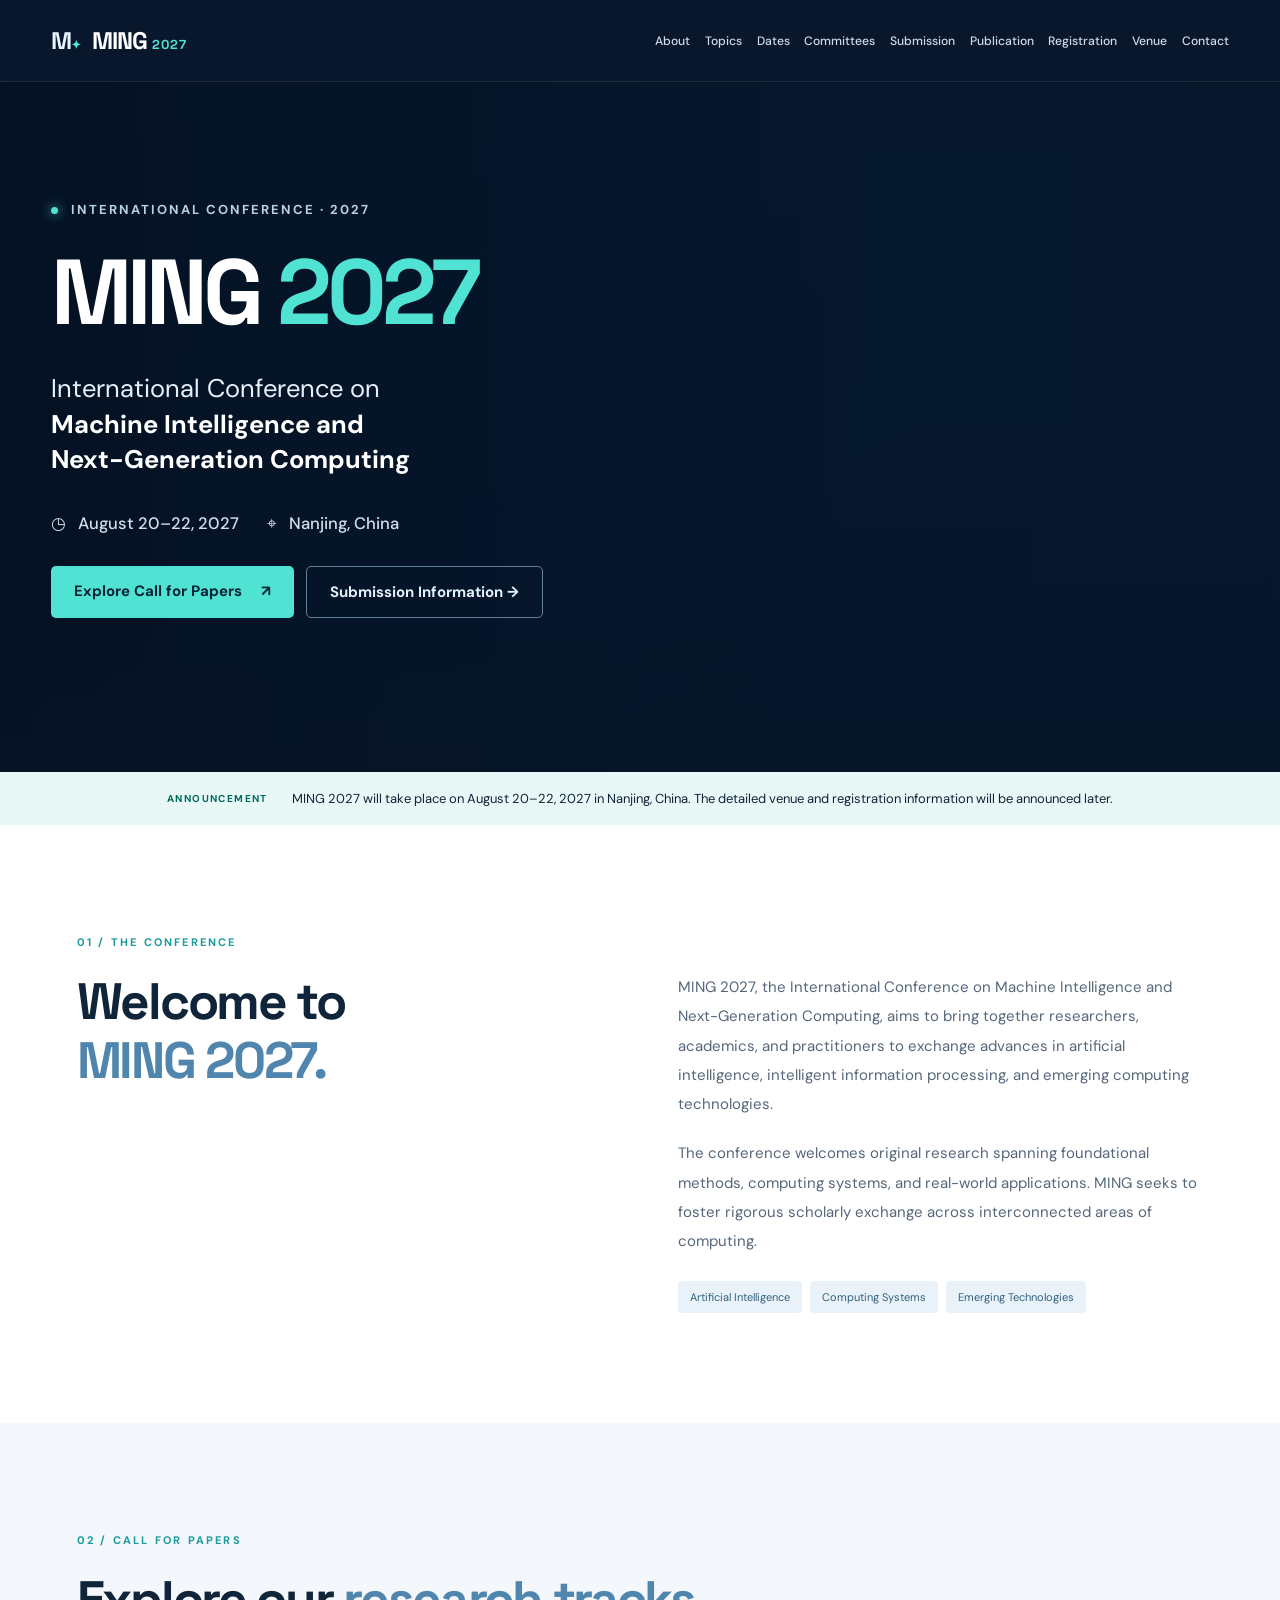
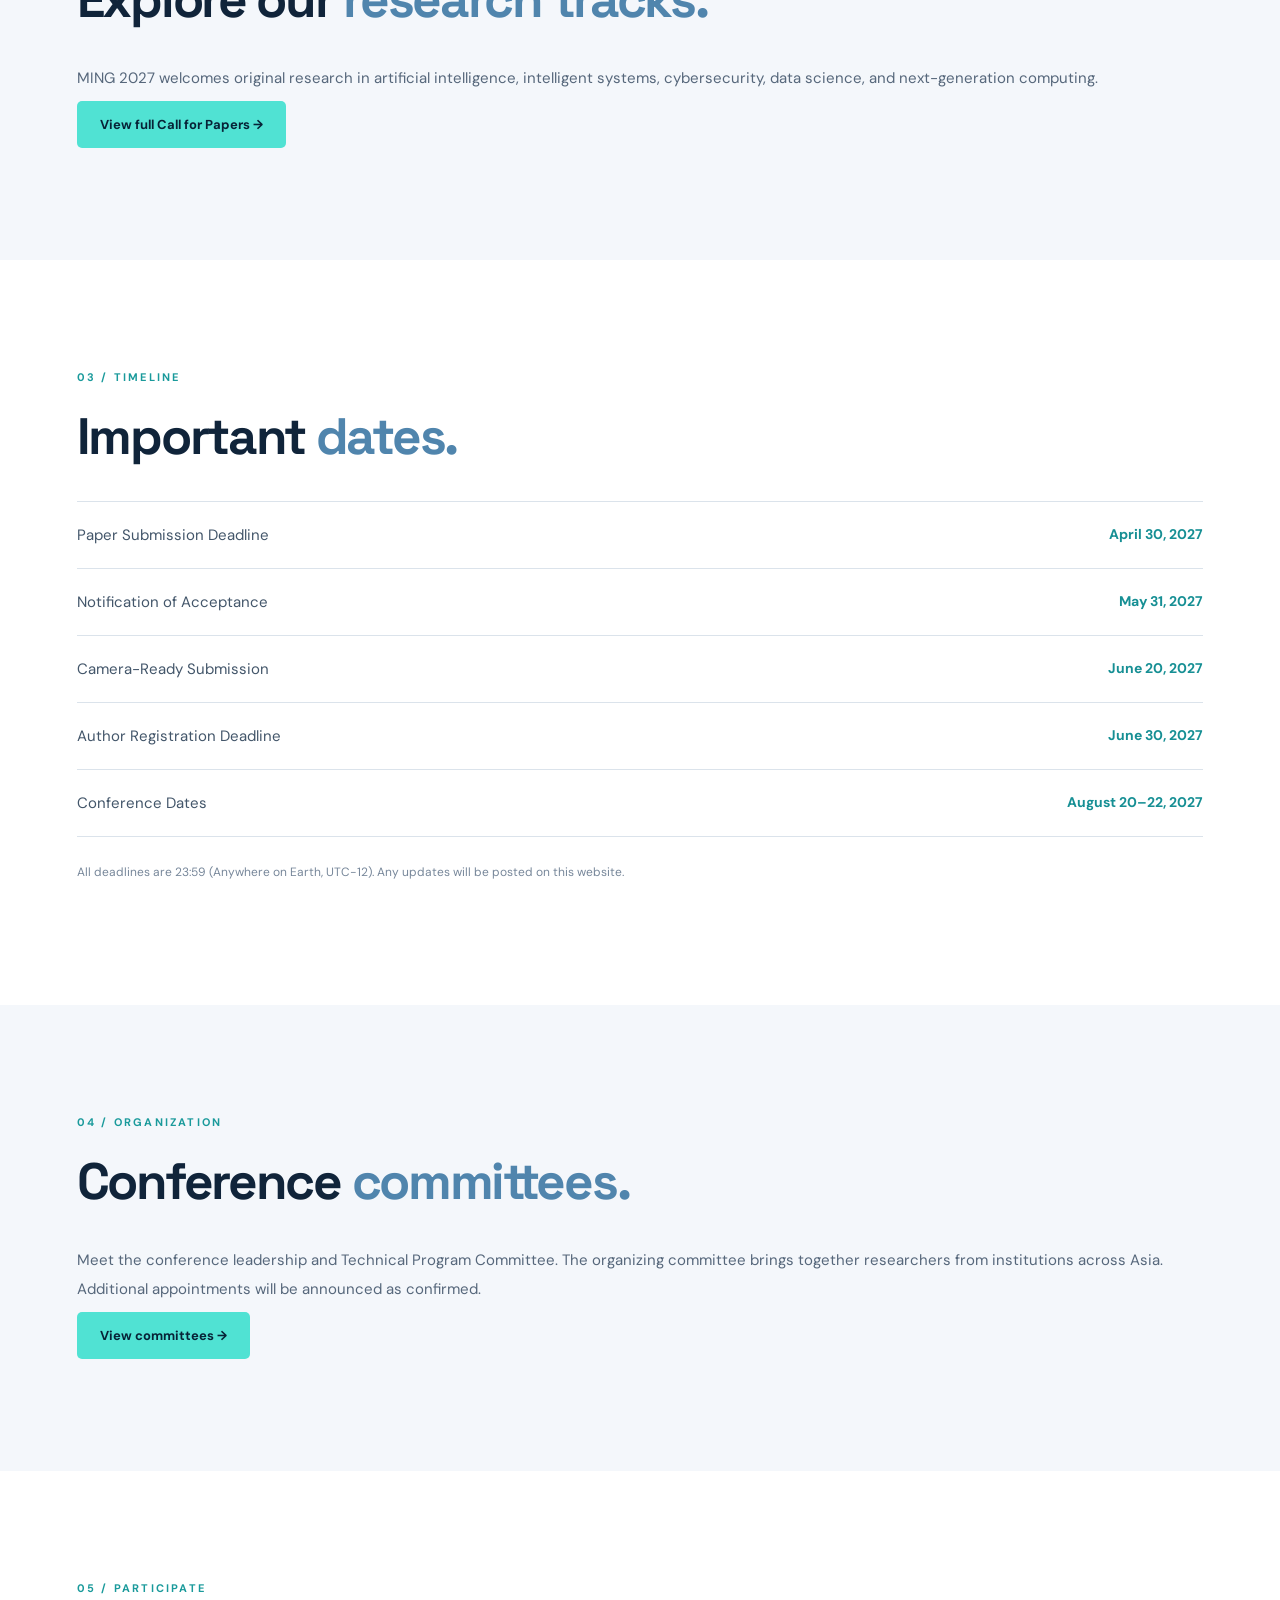
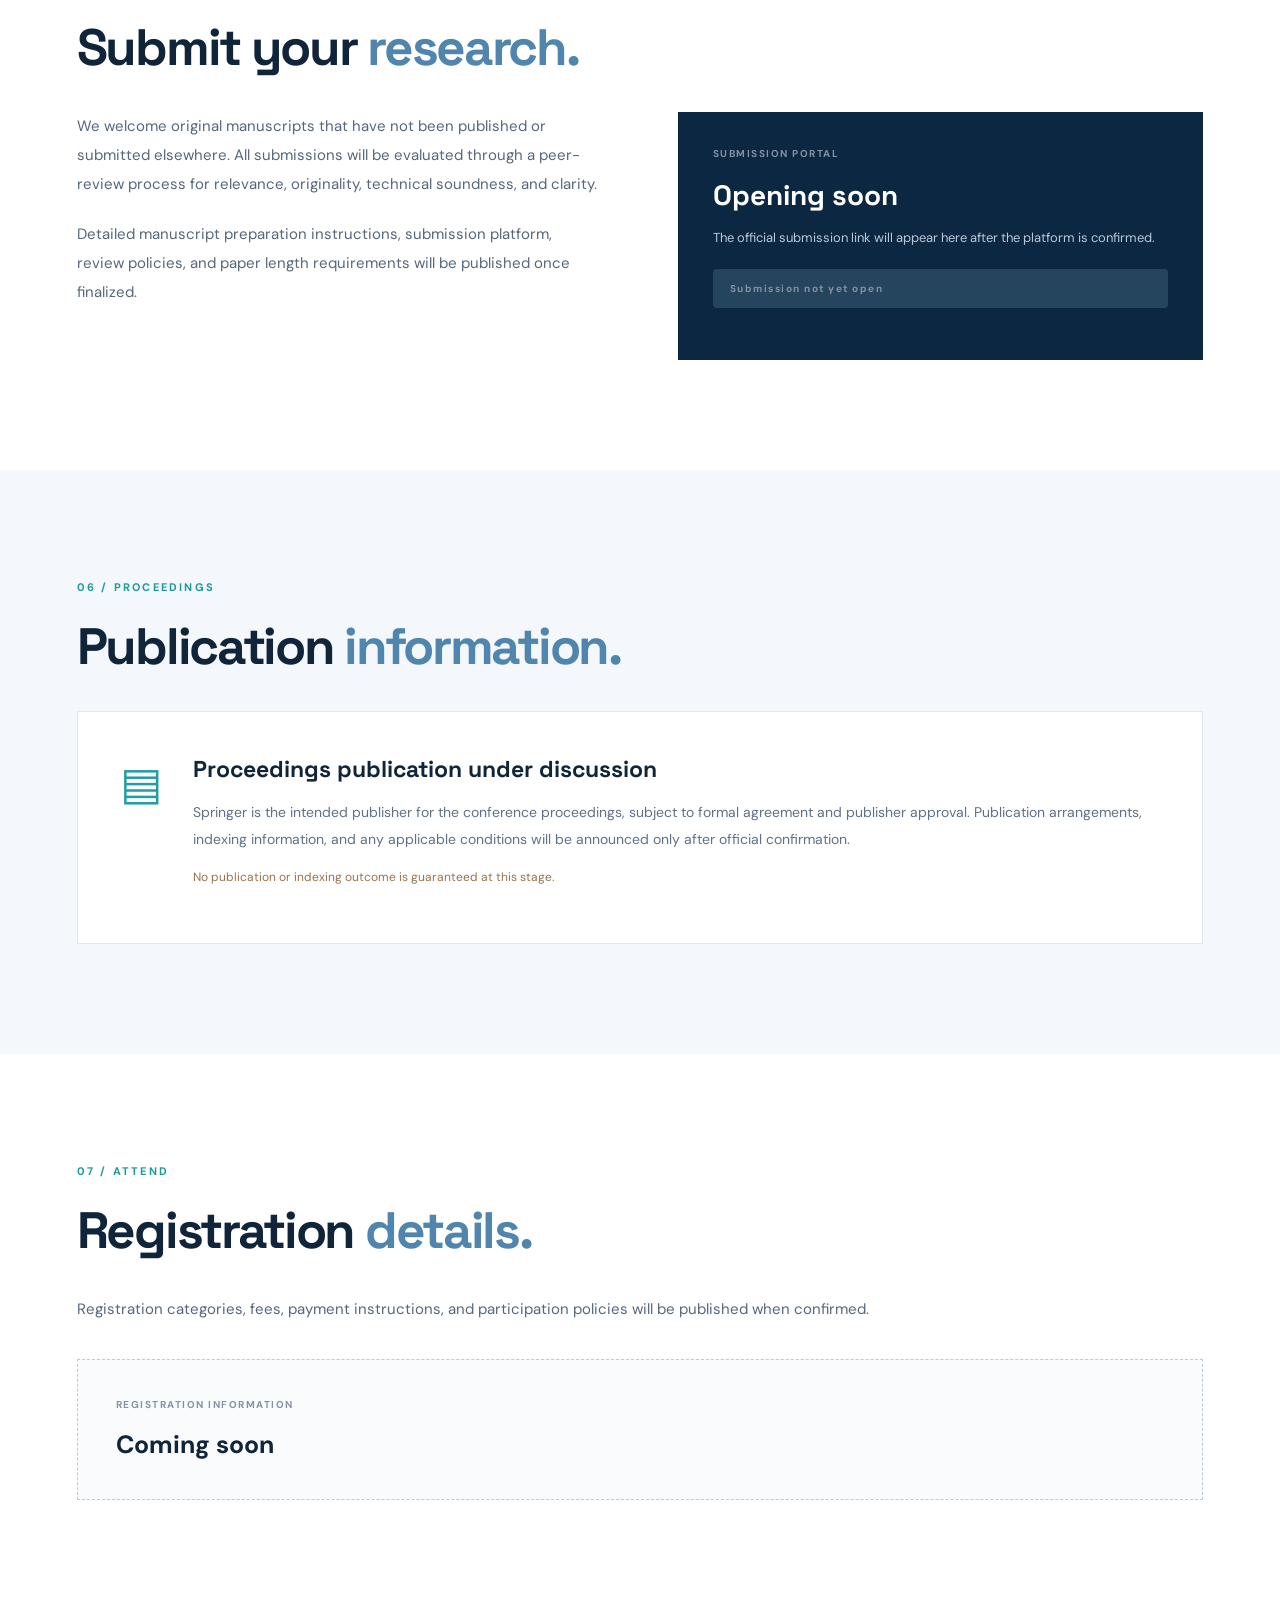
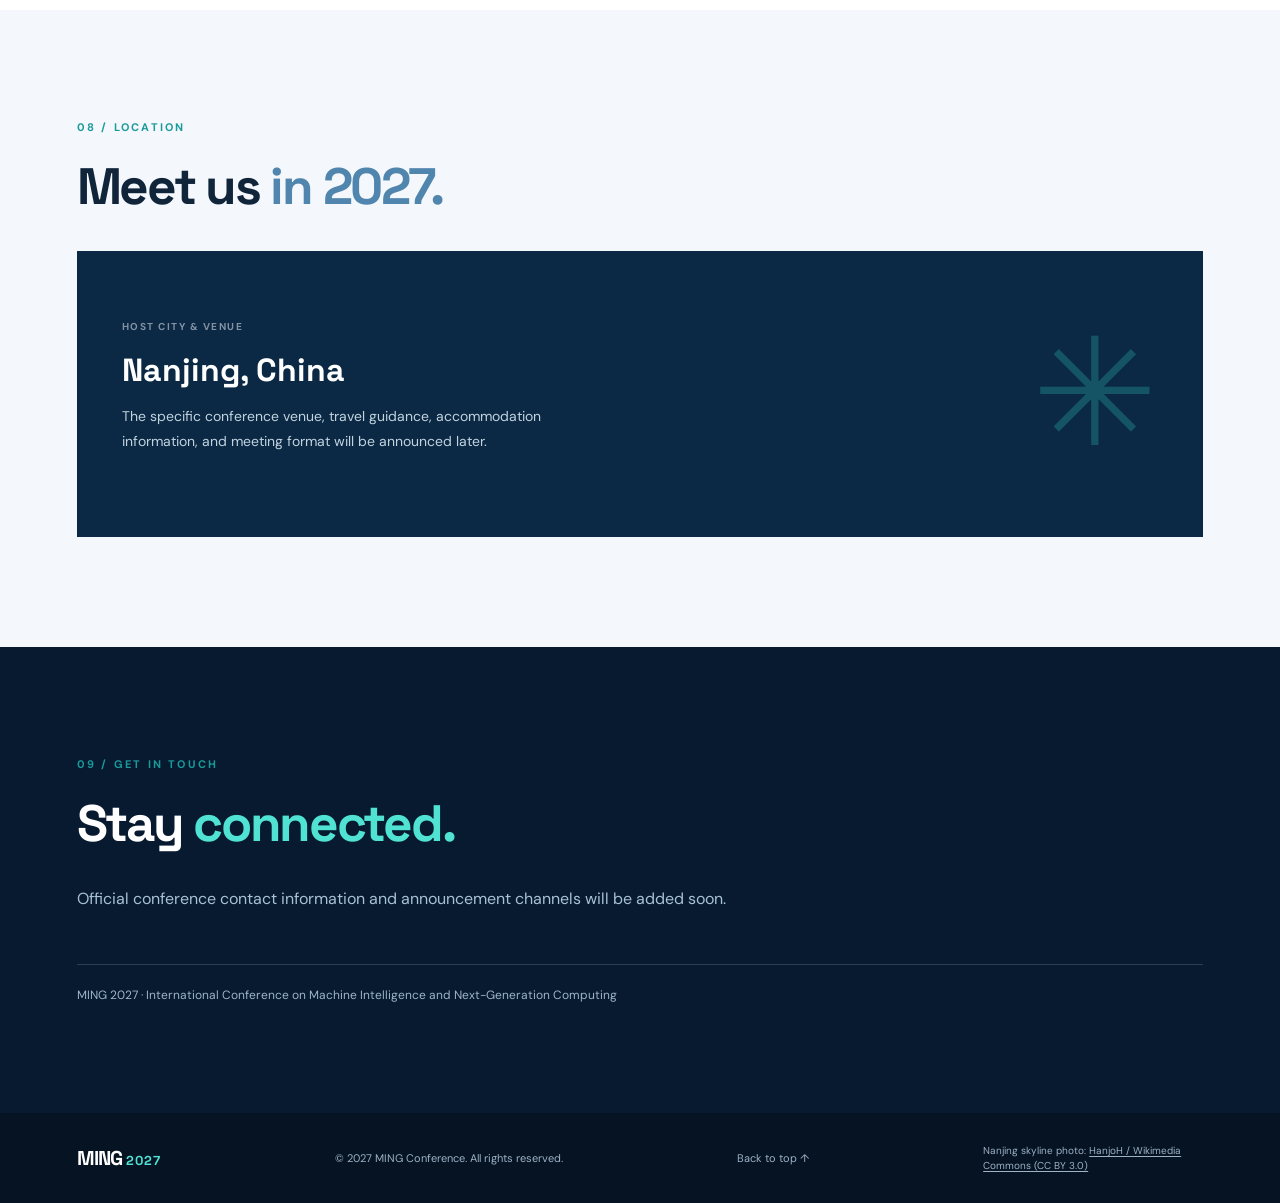
==== commit 693dd0f8: "Add files via upload" ====
--- a/index.html
+++ b/index.html
@@ -1,15 +1,15 @@
 <!doctype html>
-<html lang="en"><head><meta charset="utf-8"><meta name="viewport" content="width=device-width, initial-scale=1"><meta name="description" content="MING 2027 — International Conference on Machine Intelligence and Next-Generation Computing."><title>MING 2027 | Machine Intelligence and Next-Generation Computing</title><link rel="stylesheet" href="style.css?v=7"></head>
+<html lang="en"><head><meta charset="utf-8"><meta name="viewport" content="width=device-width, initial-scale=1"><meta name="description" content="MING 2027 — International Conference on Machine Intelligence and Next-Generation Computing."><title>MING 2027 | Machine Intelligence and Next-Generation Computing</title><link rel="stylesheet" href="style.css?v=8"></head>
 <body><header class="nav"><a class="brand" href="#home"><span class="brandmark">M<span>✦</span></span> MING <small>2027</small></a><button class="menu" aria-label="Toggle menu" aria-expanded="false">☰</button><nav id="navigation"><a href="#about">About</a><a href="cfp.html">Topics</a><a href="#dates">Dates</a><a href="committees.html">Committees</a><a href="#submission">Submission</a><a href="#publication">Publication</a><a href="#registration">Registration</a><a href="#venue">Venue</a><a href="#contact">Contact</a></nav></header>
-<main><section class="hero" id="home"><div class="glow one"></div><div class="glow two"></div><div class="hero-layout"><div class="hero-inner"><div class="eyebrow"><span class="dot"></span> INTERNATIONAL CONFERENCE · 2027</div><h1 class="conference-title">MING <em>2027</em></h1><p class="conference-name">International Conference on<br><strong>Machine Intelligence and<br>Next-Generation Computing</strong></p><div class="hero-meta"><span>◷ &nbsp; August 20–22, 2027</span><span>⌖ &nbsp; Nanjing, China</span></div><div class="hero-actions"><a class="btn primary" href="cfp.html">Explore Call for Papers <span>↗</span></a><a class="btn secondary" href="#submission">Submission Information →</a></div></div><div class="hero-art" aria-hidden="true"><img src="assets/ming-ai-computing.svg" alt=""></div></div><div class="nanjing-skyline" aria-hidden="true"></div></section>
+<main><section class="hero" id="home"><div class="glow one"></div><div class="glow two"></div><div class="hero-layout"><div class="hero-inner"><div class="eyebrow"><span class="dot"></span> INTERNATIONAL CONFERENCE · 2027</div><h1 class="conference-title">MING <em>2027</em></h1><p class="conference-name">International Conference on<br><strong>Machine Intelligence and<br>Next-Generation Computing</strong></p><div class="hero-meta"><span>◷ &nbsp; August 20–22, 2027</span><span>⌖ &nbsp; Nanjing, China</span></div><div class="hero-actions"><a class="btn primary" href="cfp.html">Explore Call for Papers <span>↗</span></a><a class="btn secondary" href="#submission">Submission Information →</a></div></div></div></section>
 <section class="announcement"><span class="pill">ANNOUNCEMENT</span><p>MING 2027 will take place on August 20–22, 2027 in Nanjing, China. The detailed venue and registration information will be announced later.</p></section>
 <section class="section" id="about"><div class="section-tag">01 / THE CONFERENCE</div><div class="split"><div><h2>Welcome to<br><span>MING 2027.</span></h2></div><div class="copy"><p>MING 2027, the International Conference on Machine Intelligence and Next-Generation Computing, aims to bring together researchers, academics, and practitioners to exchange advances in artificial intelligence, intelligent information processing, and emerging computing technologies.</p><p>The conference welcomes original research spanning foundational methods, computing systems, and real-world applications. MING seeks to foster rigorous scholarly exchange across interconnected areas of computing.</p><div class="chips"><span>Artificial Intelligence</span><span>Computing Systems</span><span>Emerging Technologies</span></div></div></div></section>
 <section class="section shaded" id="topics"><div class="section-tag">02 / CALL FOR PAPERS</div><h2>Explore our <span>research tracks.</span></h2><p class="intro">MING 2027 welcomes original research in artificial intelligence, intelligent systems, cybersecurity, data science, and next-generation computing.</p><p><a class="btn primary" href="cfp.html">View full Call for Papers →</a></p></section>
 <section class="section" id="dates"><div class="section-tag">03 / TIMELINE</div><h2>Important <span>dates.</span></h2><div class="timeline"><div><span>Paper Submission Deadline</span><strong>April 30, 2027</strong></div><div><span>Notification of Acceptance</span><strong>May 31, 2027</strong></div><div><span>Camera-Ready Submission</span><strong>June 20, 2027</strong></div><div><span>Author Registration Deadline</span><strong>June 30, 2027</strong></div><div><span>Conference Dates</span><strong>August 20–22, 2027</strong></div></div><p class="note">All deadlines are 23:59 (Anywhere on Earth, UTC−12). Any updates will be posted on this website.</p></section>
-<section class="section shaded" id="committees"><div class="section-tag">04 / ORGANIZATION</div><h2>Conference <span>committees.</span></h2><p class="intro">Meet the conference leadership and Technical Program Committee. Appointments will be published as they are confirmed.</p><p><a class="btn primary" href="committees.html">View committees →</a></p></section>
+<section class="section shaded" id="committees"><div class="section-tag">04 / ORGANIZATION</div><h2>Conference <span>committees.</span></h2><p class="intro">Meet the conference leadership and Technical Program Committee. The organizing committee brings together researchers from institutions across Asia. Additional appointments will be announced as confirmed.</p><p><a class="btn primary" href="committees.html">View committees →</a></p></section>
 <section class="section" id="submission"><div class="section-tag">05 / PARTICIPATE</div><h2>Submit your <span>research.</span></h2><div class="split"><div class="copy"><p>We welcome original manuscripts that have not been published or submitted elsewhere. All submissions will be evaluated through a peer-review process for relevance, originality, technical soundness, and clarity.</p><p>Detailed manuscript preparation instructions, submission platform, review policies, and paper length requirements will be published once finalized.</p></div><div class="info-box"><span>SUBMISSION PORTAL</span><h3>Opening soon</h3><p>The official submission link will appear here after the platform is confirmed.</p><span class="disabled-btn">Submission not yet open</span></div></div></section>
 <section class="section shaded" id="publication"><div class="section-tag">06 / PROCEEDINGS</div><h2>Publication <span>information.</span></h2><div class="publication-box"><div class="publication-icon">▤</div><div><h3>Proceedings publication under discussion</h3><p>Springer is the intended publisher for the conference proceedings, subject to formal agreement and publisher approval. Publication arrangements, indexing information, and any applicable conditions will be announced only after official confirmation.</p><p class="disclaimer">No publication or indexing outcome is guaranteed at this stage.</p></div></div></section>
 <section class="section" id="registration"><div class="section-tag">07 / ATTEND</div><h2>Registration <span>details.</span></h2><p class="intro">Registration categories, fees, payment instructions, and participation policies will be published when confirmed.</p><div class="placeholder"><span>REGISTRATION INFORMATION</span><strong>Coming soon</strong></div></section>
 <section class="section shaded" id="venue"><div class="section-tag">08 / LOCATION</div><h2>Meet us <span>in 2027.</span></h2><div class="venue-box"><div><span>HOST CITY & VENUE</span><h3>Nanjing, China</h3><p>The specific conference venue, travel guidance, accommodation information, and meeting format will be announced later.</p></div><div class="venue-graphic" aria-hidden="true">✳</div></div></section>
 <section class="section contact" id="contact"><div class="section-tag">09 / GET IN TOUCH</div><h2>Stay <span>connected.</span></h2><p>Official conference contact information and announcement channels will be added soon.</p><div class="contact-line">MING 2027 · International Conference on Machine Intelligence and Next-Generation Computing</div></section></main>
-<footer><a class="brand" href="#home">MING <small>2027</small></a><span>© 2027 MING Conference. All rights reserved.</span><a href="#home">Back to top ↑</a></footer><script src="script.js"></script></body></html>
+<footer><a class="brand" href="#home">MING <small>2027</small></a><span>© 2027 MING Conference. All rights reserved.</span><a href="#home">Back to top ↑</a><small class="photo-credit">Nanjing skyline photo: <a href="https://commons.wikimedia.org/wiki/File:Nanjing_Skyline_2010.jpg" target="_blank" rel="noopener">HanjoH / Wikimedia Commons (CC BY 3.0)</a></small></footer><script src="script.js"></script></body></html>
--- a/style.css
+++ b/style.css
@@ -22,3 +22,23 @@
 @media(max-width:1100px){.nav nav{gap:10px}.nav nav a{font-size:12px}.hero-layout{grid-template-columns:minmax(0,1.15fr) minmax(0,.85fr);gap:12px}.hero .conference-title{font-size:clamp(65px,7.4vw,90px)}.hero .conference-name{font-size:clamp(21px,2.3vw,27px)}}
 @media(max-width:780px){.nav{height:68px;padding:0 5%}.nav nav{display:none;position:absolute;top:68px;left:0;right:0;background:#08172b;padding:20px 6%;flex-direction:column;gap:0}.nav nav.open{display:flex}.nav nav a{font-size:15px;padding:12px 0}.hero{min-height:0}.hero-layout{display:flex;flex-direction:column;align-items:stretch;min-height:0;gap:15px;padding:75px 6% 80px}.hero .conference-title{font-size:clamp(60px,12vw,90px);white-space:normal;letter-spacing:-3px}.hero .conference-name{font-size:clamp(21px,4vw,27px)}.hero .hero-meta{font-size:16px}.hero-art{max-width:420px;align-self:center;opacity:.8}.hero-art img{max-height:330px}.nanjing-skyline{height:130px;opacity:.22}}
 @media(max-width:500px){.hero .conference-title{font-size:clamp(55px,14vw,74px)}.hero .conference-name{font-size:20px}.hero .hero-meta{font-size:15px}.hero .btn{font-size:14px}.hero-art{max-width:330px}.hero-art img{max-height:260px}}
+
+/* V8: Nanjing panorama as sole hero artwork; no oversized chip illustration.
+   Photograph: HanjoH, Wikimedia Commons, CC BY 3.0; modified with dark overlay. */
+.hero{background-color:#07182b;background-image:linear-gradient(90deg,rgba(4,17,35,.97) 0%,rgba(5,21,41,.91) 36%,rgba(5,24,47,.57) 68%,rgba(6,25,49,.35) 100%),linear-gradient(0deg,rgba(5,19,38,.52),rgba(5,19,38,.08)),url('https://commons.wikimedia.org/wiki/Special:FilePath/Nanjing_Skyline_2010.jpg');background-size:cover;background-position:center 48%;}
+.hero-layout{grid-template-columns:minmax(0,1fr);max-width:1390px;align-items:center;}
+.hero-inner{max-width:790px;}
+.hero .conference-name{max-width:700px;}
+.hero .glow,.hero .nanjing-skyline,.hero .hero-art{display:none!important;}
+.hero:after{height:130px;opacity:.65;}
+.chair-group{margin-top:40px;}
+.chair-group h2{font-size:clamp(23px,2.3vw,32px);margin:0 0 17px;letter-spacing:-.8px;}
+.chair-cards{display:grid;grid-template-columns:repeat(3,minmax(0,1fr));gap:16px;}
+.chair-card{display:flex;gap:18px;align-items:center;padding:24px;border:1px solid #dce6ee;background:#f8fbfe;border-radius:10px;min-width:0;}
+.chair-avatar{flex:0 0 72px;width:72px;height:72px;border-radius:50%;display:grid;place-items:center;background:#e2f8f5;border:2px solid #46cfc5;color:#136e7b;font-family:'Space Grotesk',sans-serif;font-size:23px;font-weight:700;}
+.chair-detail{min-width:0}.chair-detail h3{font-size:19px;margin:0 0 8px;color:#10243a}.chair-detail p{font-size:14px;line-height:1.55;color:#50657b;margin:0 0 6px}.chair-detail span{font-size:12px;font-weight:700;color:#168f94;}
+@media(max-width:1000px){.chair-cards{grid-template-columns:repeat(2,minmax(0,1fr))}}
+@media(max-width:780px){.hero{background-position:62% center}.hero-layout{display:flex;min-height:610px}.hero-inner{max-width:100%}.chair-cards{grid-template-columns:1fr}}
+@media(max-width:500px){.hero{background-position:62% center}.chair-card{padding:18px}.chair-avatar{flex-basis:58px;width:58px;height:58px;font-size:19px}}
+
+.photo-credit{font-size:10px;max-width:220px;line-height:1.5}.photo-credit a{text-decoration:underline;text-underline-offset:2px}
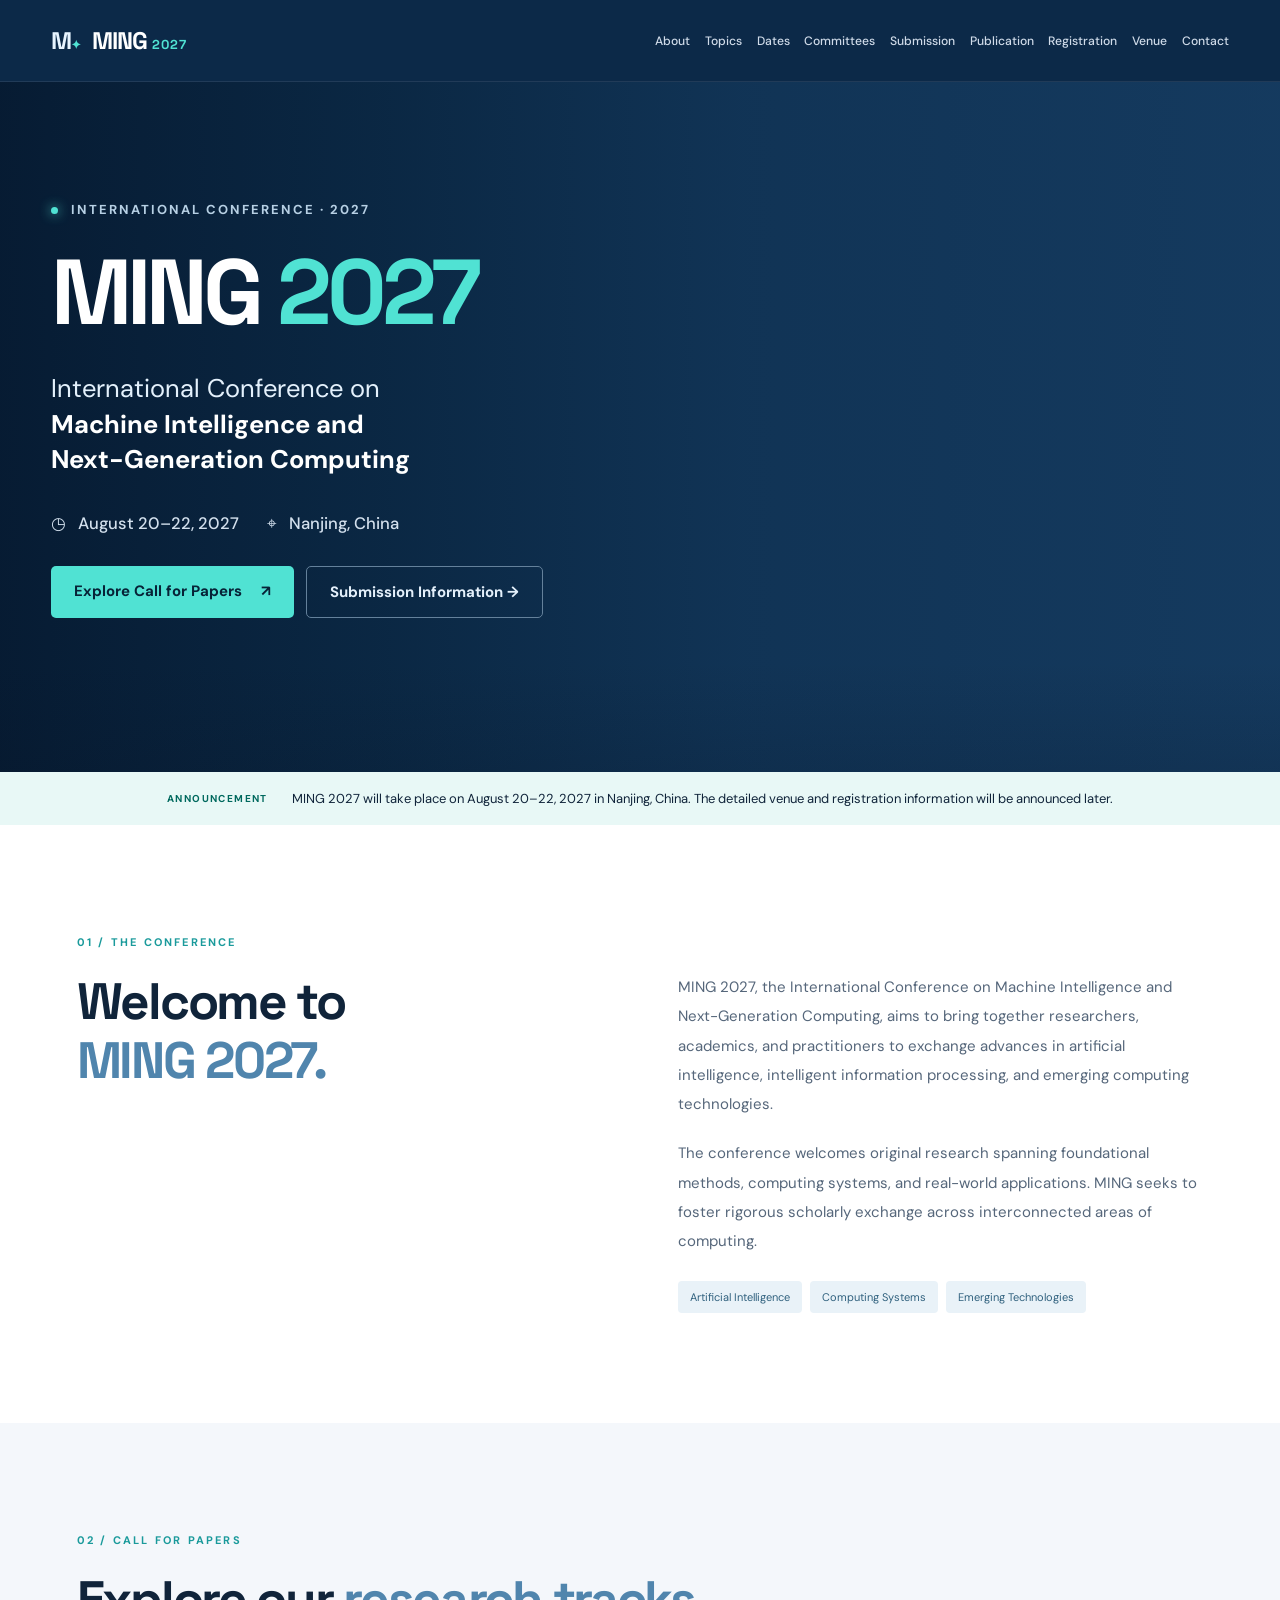
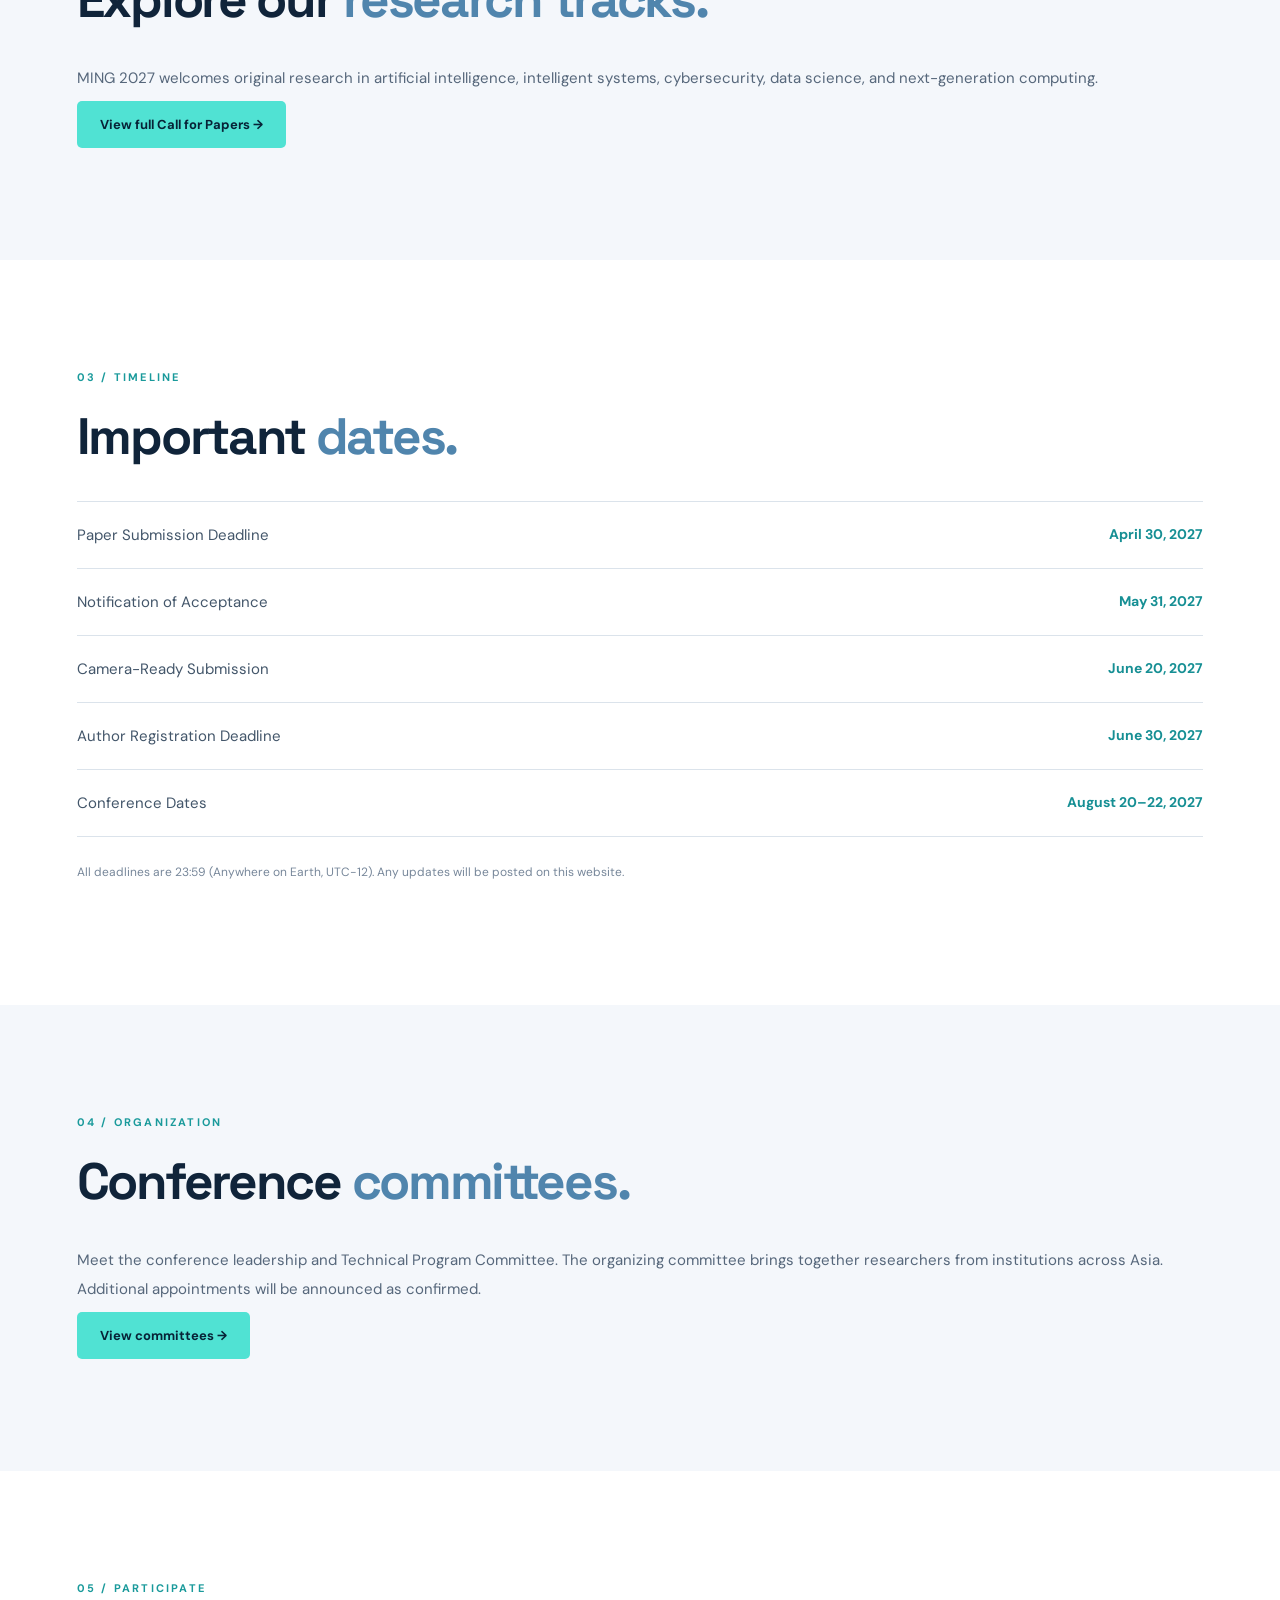
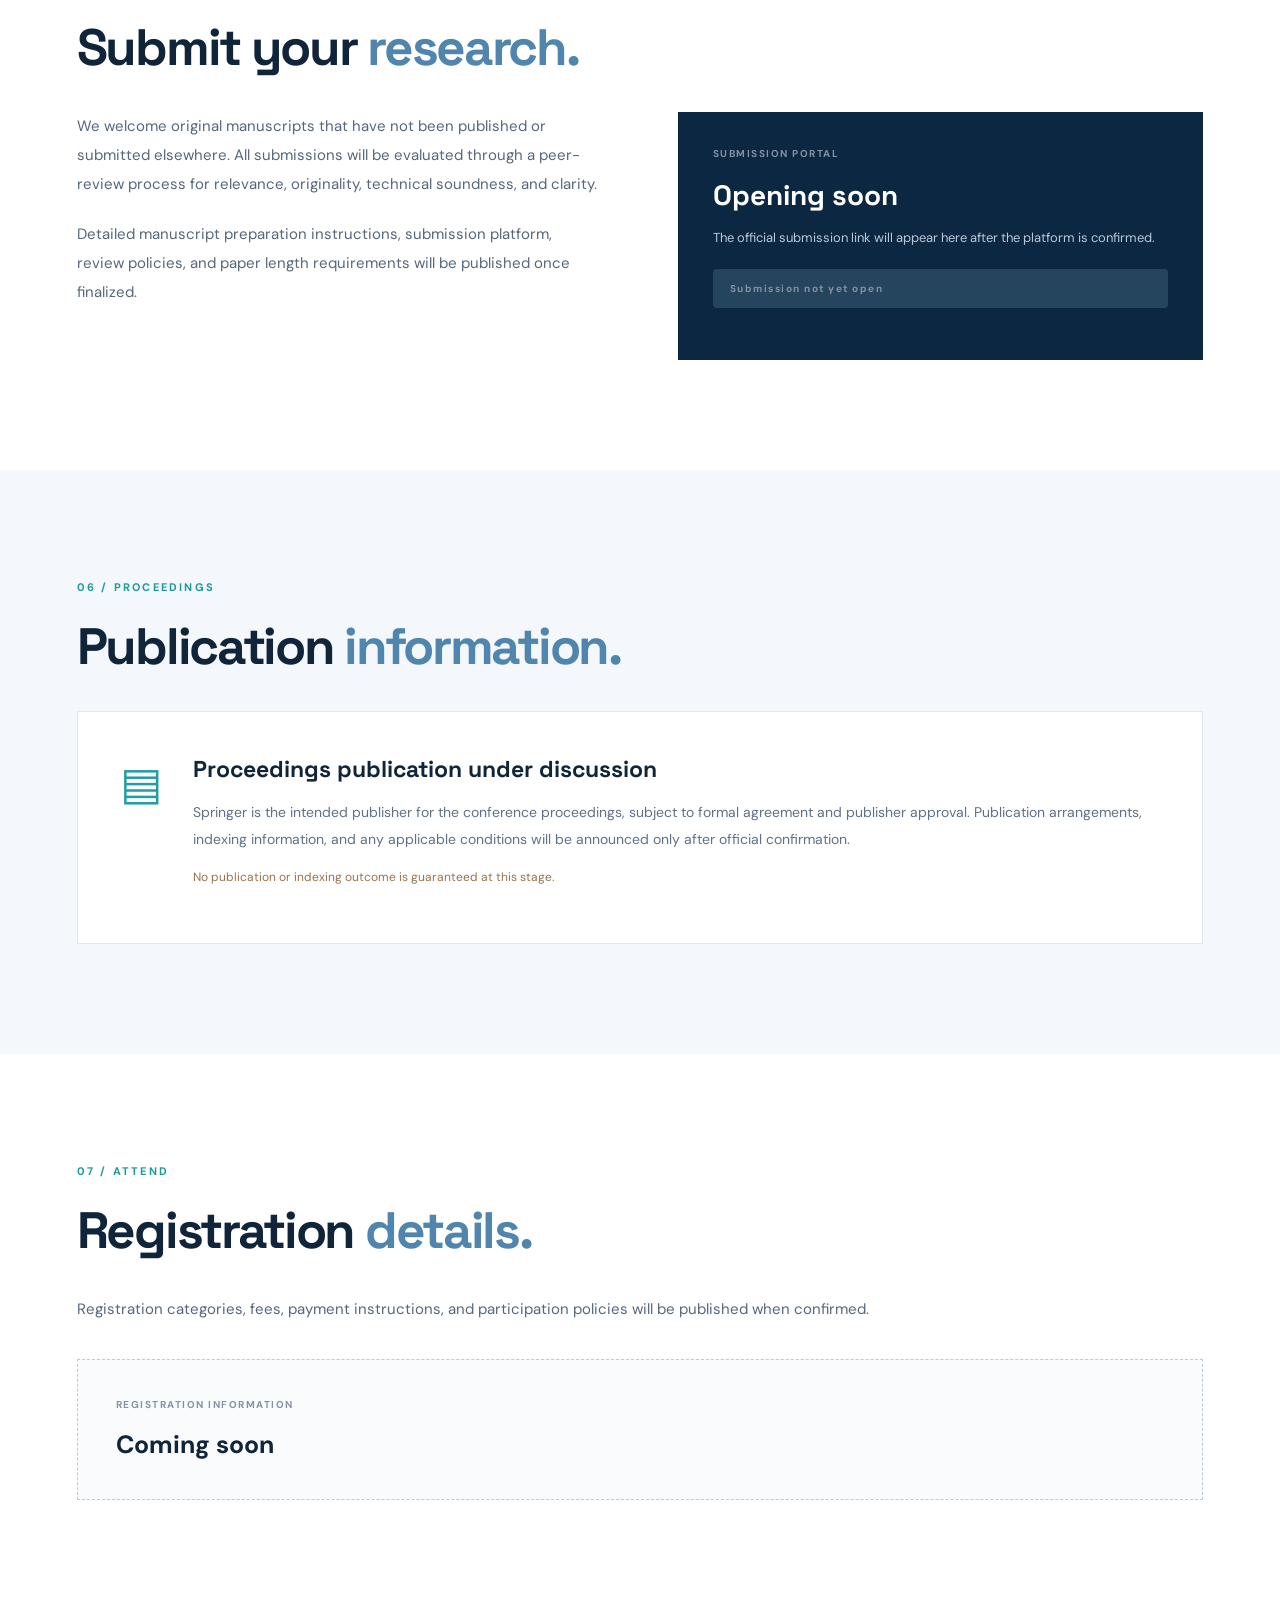
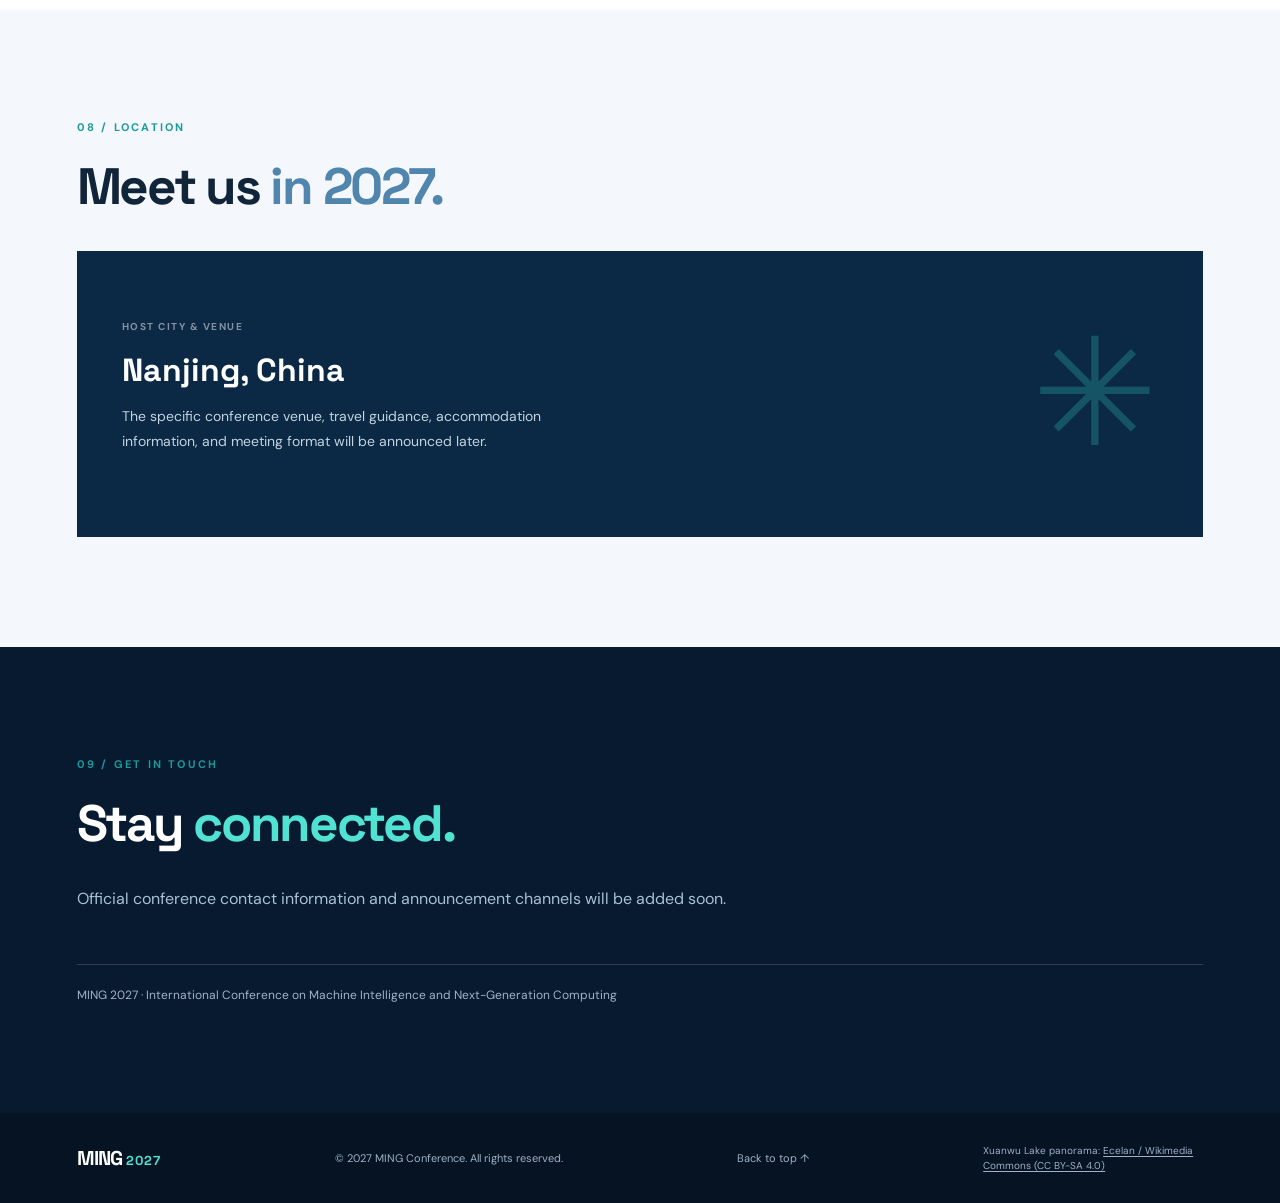
==== commit 326b2328: "Add files via upload" ====
--- a/index.html
+++ b/index.html
@@ -1,5 +1,5 @@
 <!doctype html>
-<html lang="en"><head><meta charset="utf-8"><meta name="viewport" content="width=device-width, initial-scale=1"><meta name="description" content="MING 2027 — International Conference on Machine Intelligence and Next-Generation Computing."><title>MING 2027 | Machine Intelligence and Next-Generation Computing</title><link rel="stylesheet" href="style.css?v=8"></head>
+<html lang="en"><head><meta charset="utf-8"><meta name="viewport" content="width=device-width, initial-scale=1"><meta name="description" content="MING 2027 — International Conference on Machine Intelligence and Next-Generation Computing."><title>MING 2027 | Machine Intelligence and Next-Generation Computing</title><link rel="stylesheet" href="style.css?v=9"></head>
 <body><header class="nav"><a class="brand" href="#home"><span class="brandmark">M<span>✦</span></span> MING <small>2027</small></a><button class="menu" aria-label="Toggle menu" aria-expanded="false">☰</button><nav id="navigation"><a href="#about">About</a><a href="cfp.html">Topics</a><a href="#dates">Dates</a><a href="committees.html">Committees</a><a href="#submission">Submission</a><a href="#publication">Publication</a><a href="#registration">Registration</a><a href="#venue">Venue</a><a href="#contact">Contact</a></nav></header>
 <main><section class="hero" id="home"><div class="glow one"></div><div class="glow two"></div><div class="hero-layout"><div class="hero-inner"><div class="eyebrow"><span class="dot"></span> INTERNATIONAL CONFERENCE · 2027</div><h1 class="conference-title">MING <em>2027</em></h1><p class="conference-name">International Conference on<br><strong>Machine Intelligence and<br>Next-Generation Computing</strong></p><div class="hero-meta"><span>◷ &nbsp; August 20–22, 2027</span><span>⌖ &nbsp; Nanjing, China</span></div><div class="hero-actions"><a class="btn primary" href="cfp.html">Explore Call for Papers <span>↗</span></a><a class="btn secondary" href="#submission">Submission Information →</a></div></div></div></section>
 <section class="announcement"><span class="pill">ANNOUNCEMENT</span><p>MING 2027 will take place on August 20–22, 2027 in Nanjing, China. The detailed venue and registration information will be announced later.</p></section>
@@ -12,4 +12,4 @@
 <section class="section" id="registration"><div class="section-tag">07 / ATTEND</div><h2>Registration <span>details.</span></h2><p class="intro">Registration categories, fees, payment instructions, and participation policies will be published when confirmed.</p><div class="placeholder"><span>REGISTRATION INFORMATION</span><strong>Coming soon</strong></div></section>
 <section class="section shaded" id="venue"><div class="section-tag">08 / LOCATION</div><h2>Meet us <span>in 2027.</span></h2><div class="venue-box"><div><span>HOST CITY & VENUE</span><h3>Nanjing, China</h3><p>The specific conference venue, travel guidance, accommodation information, and meeting format will be announced later.</p></div><div class="venue-graphic" aria-hidden="true">✳</div></div></section>
 <section class="section contact" id="contact"><div class="section-tag">09 / GET IN TOUCH</div><h2>Stay <span>connected.</span></h2><p>Official conference contact information and announcement channels will be added soon.</p><div class="contact-line">MING 2027 · International Conference on Machine Intelligence and Next-Generation Computing</div></section></main>
-<footer><a class="brand" href="#home">MING <small>2027</small></a><span>© 2027 MING Conference. All rights reserved.</span><a href="#home">Back to top ↑</a><small class="photo-credit">Nanjing skyline photo: <a href="https://commons.wikimedia.org/wiki/File:Nanjing_Skyline_2010.jpg" target="_blank" rel="noopener">HanjoH / Wikimedia Commons (CC BY 3.0)</a></small></footer><script src="script.js"></script></body></html>
+<footer><a class="brand" href="#home">MING <small>2027</small></a><span>© 2027 MING Conference. All rights reserved.</span><a href="#home">Back to top ↑</a><small class="photo-credit">Xuanwu Lake panorama: <a href="https://commons.wikimedia.org/wiki/File:Nanjing_-_Skyline_from_Xuanwu_Lake.jpg" target="_blank" rel="noopener">Ecelan / Wikimedia Commons (CC BY-SA 4.0)</a></small></footer><script src="script.js"></script></body></html>
--- a/style.css
+++ b/style.css
@@ -42,3 +42,10 @@
 @media(max-width:500px){.hero{background-position:62% center}.chair-card{padding:18px}.chair-avatar{flex-basis:58px;width:58px;height:58px;font-size:19px}}
 
 .photo-credit{font-size:10px;max-width:220px;line-height:1.5}.photo-credit a{text-decoration:underline;text-underline-offset:2px}
+
+/* V9: brighter Xuanwu Lake panoramic hero; retains readable left-side typography */
+.hero{background-color:#153b60;background-image:linear-gradient(90deg,rgba(5,24,46,.90) 0%,rgba(7,33,58,.75) 30%,rgba(7,35,62,.31) 58%,rgba(5,30,58,.03) 100%),url('https://commons.wikimedia.org/wiki/Special:FilePath/Nanjing%20-%20Skyline%20from%20Xuanwu%20Lake.jpg?width=3840');background-size:cover;background-position:center 53%;}
+.hero:after{opacity:.17;height:110px}
+.nav{background:#0c2948}
+.chair-photo{object-fit:cover;object-position:center 32%;background:#e9f0f7;border:3px solid #48c9d0;display:block;flex-shrink:0}
+@media(max-width:780px){.hero{background-position:60% center;background-image:linear-gradient(90deg,rgba(5,24,46,.87),rgba(7,33,58,.48)),url('https://commons.wikimedia.org/wiki/Special:FilePath/Nanjing%20-%20Skyline%20from%20Xuanwu%20Lake.jpg?width=3840')}}
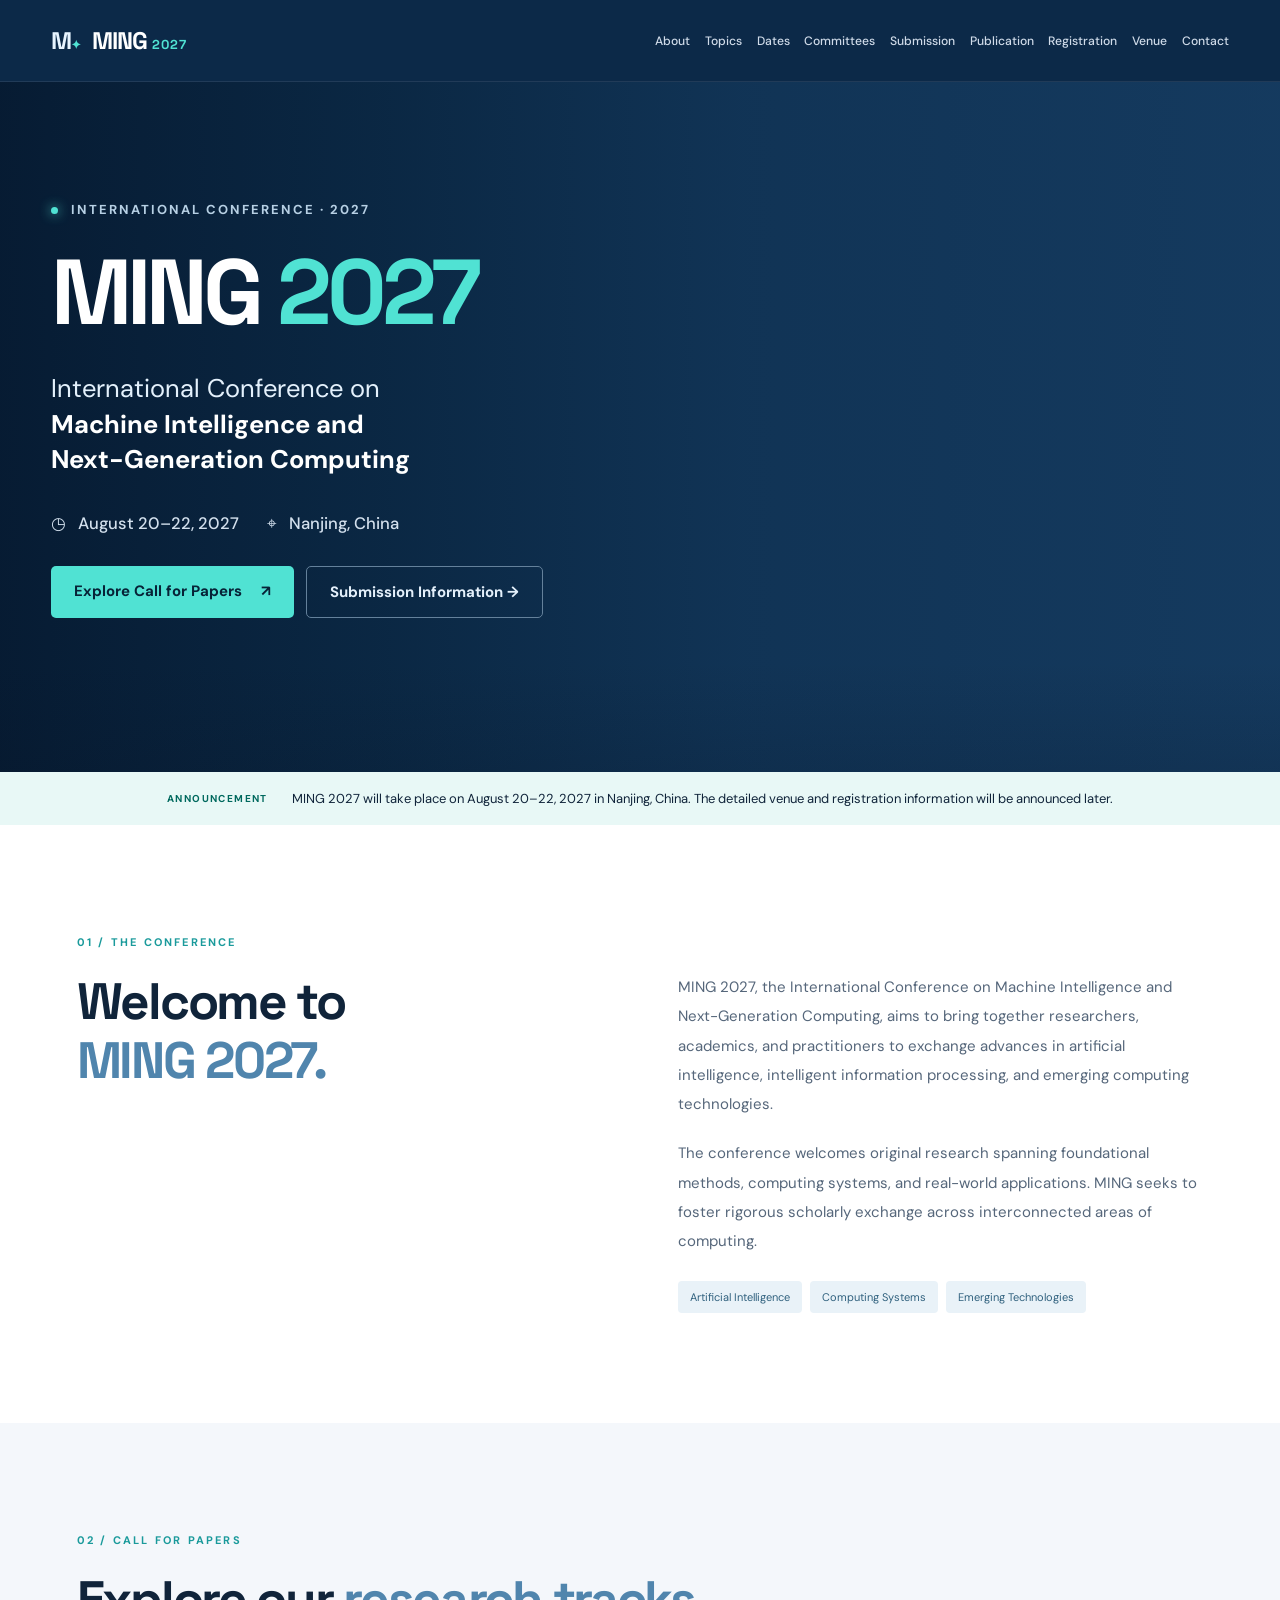
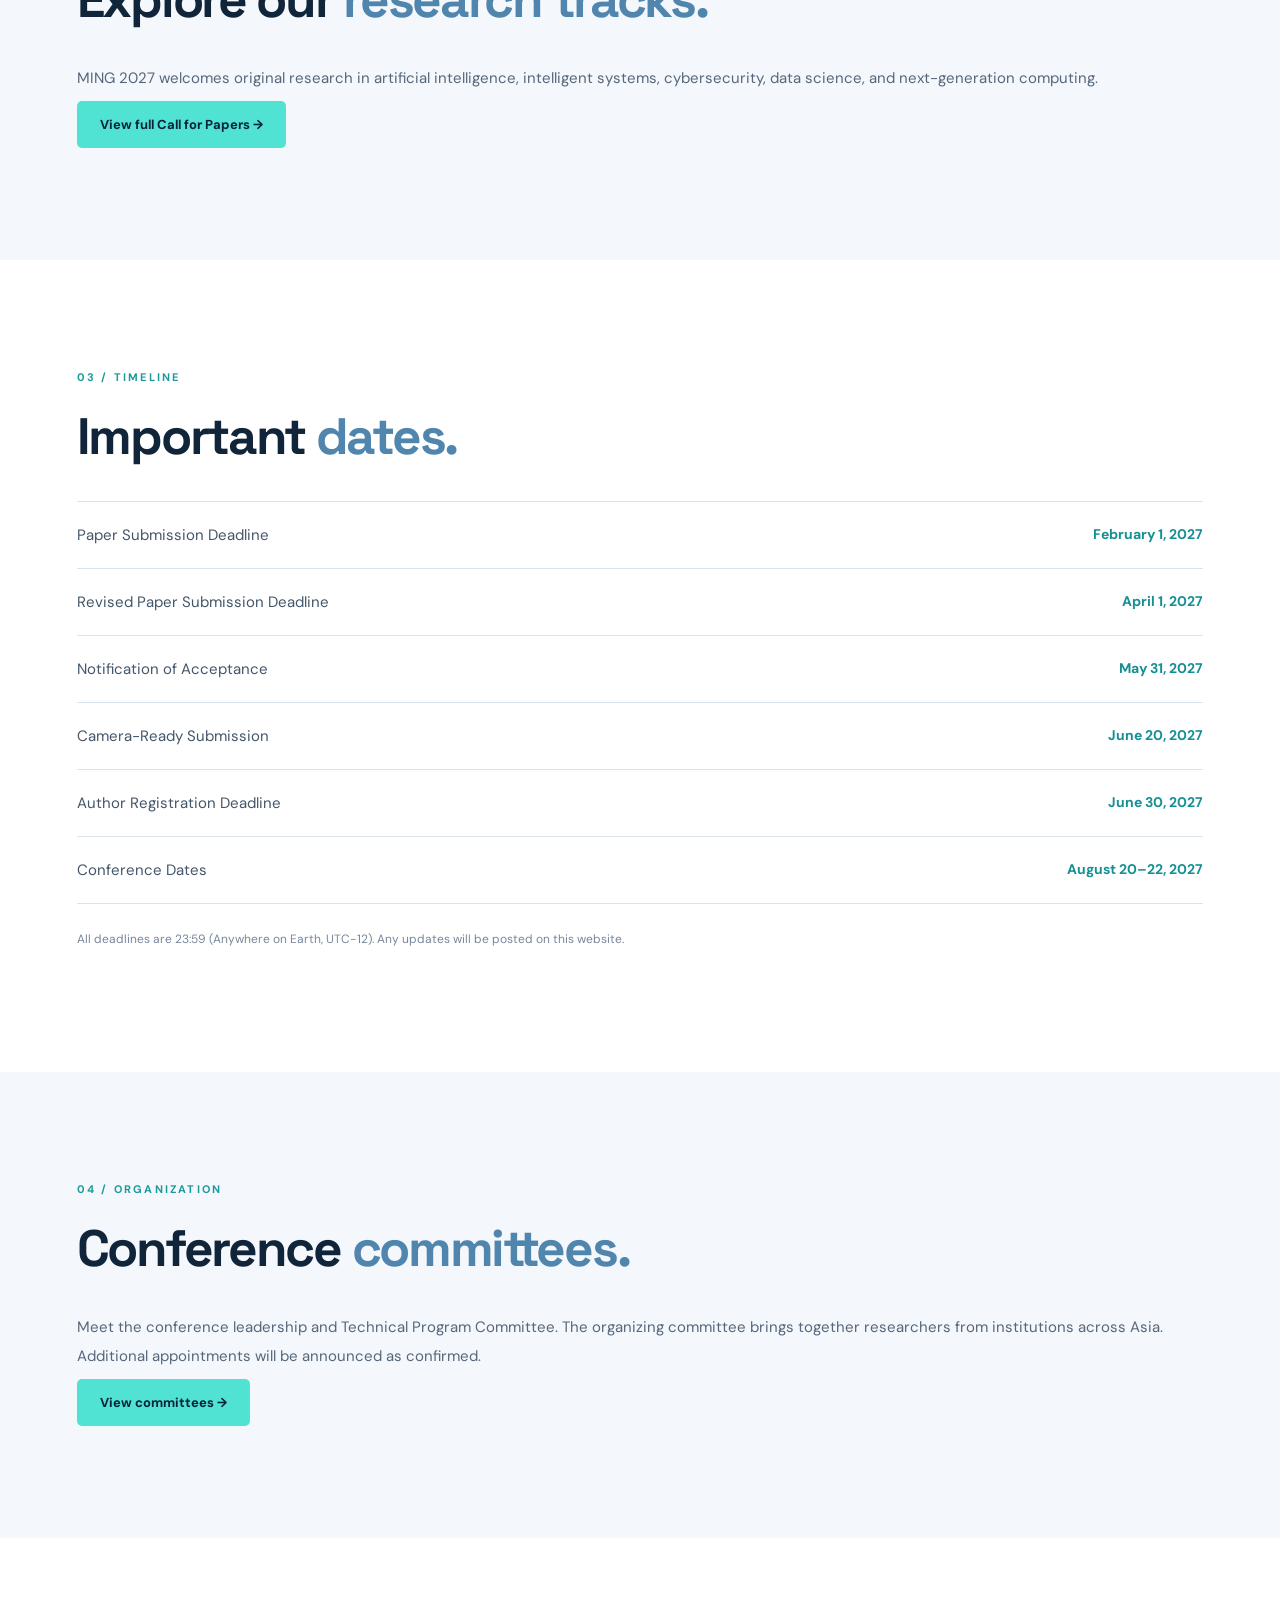
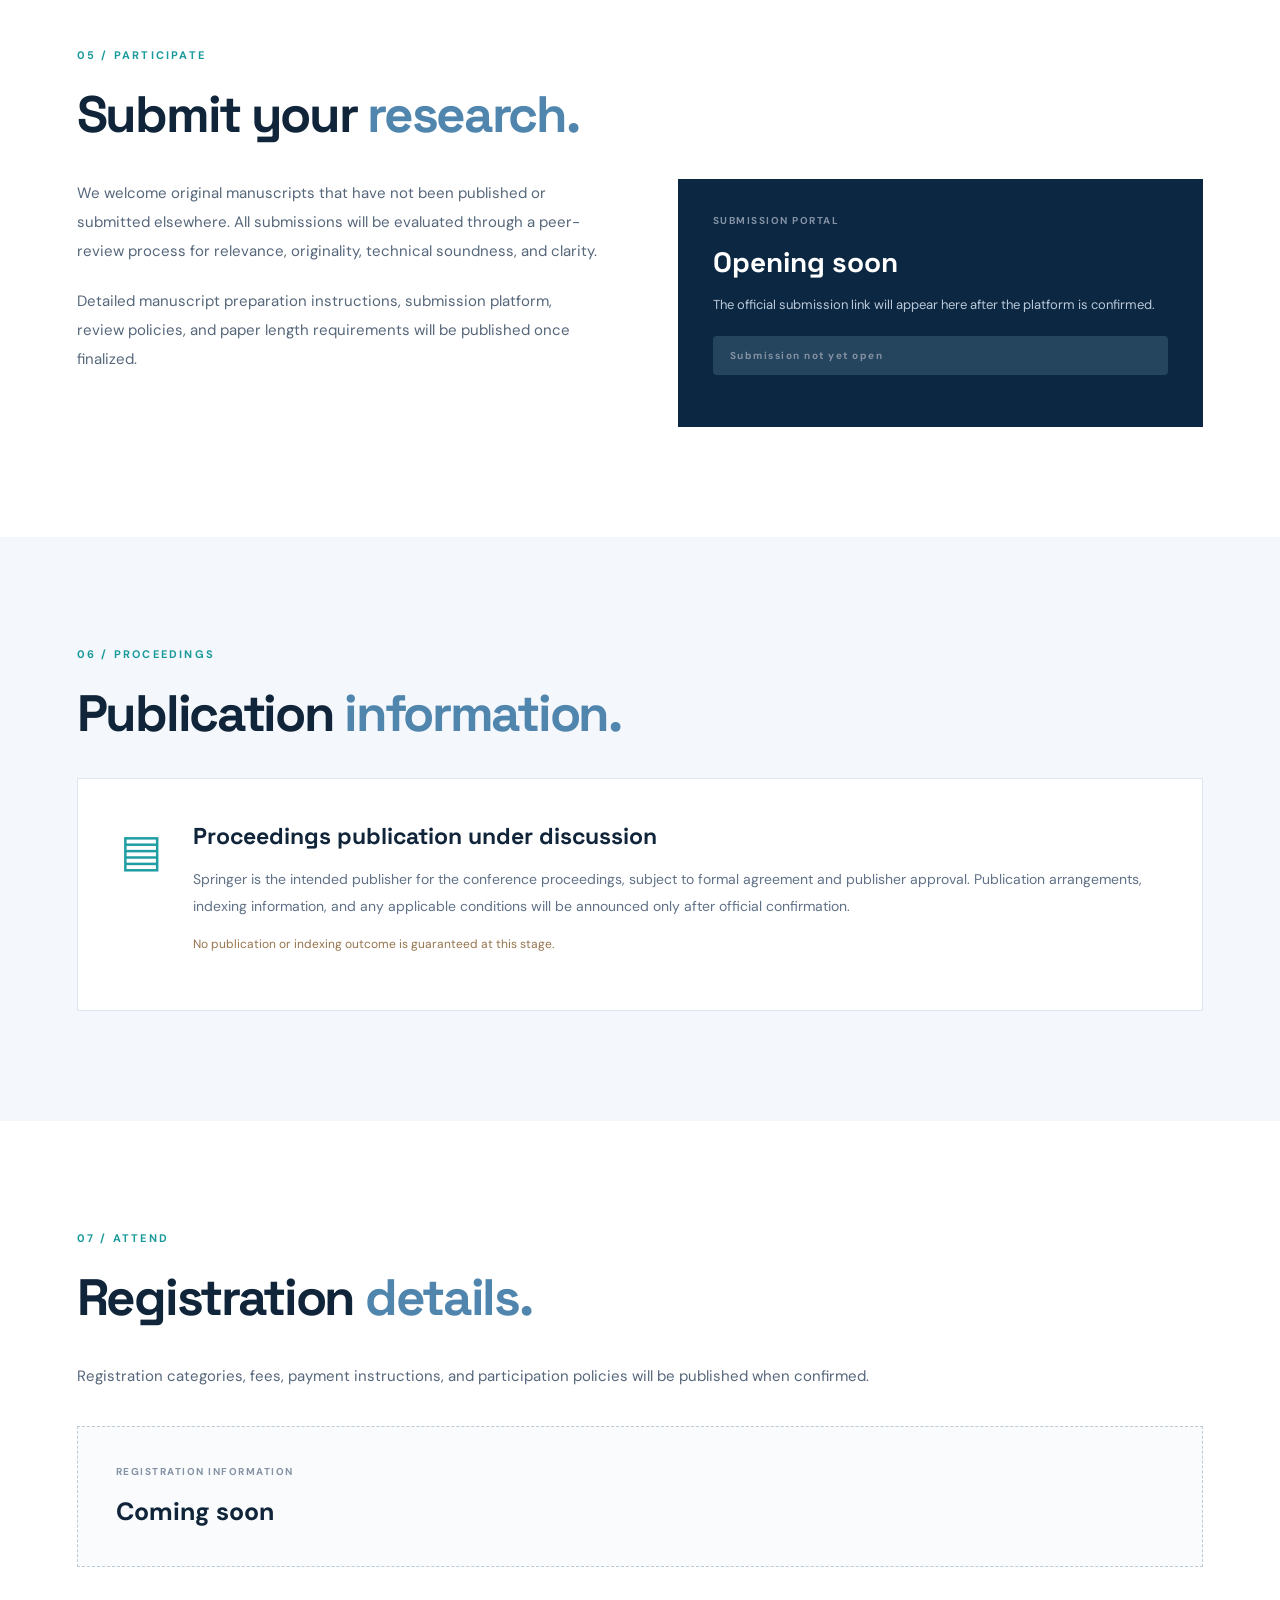
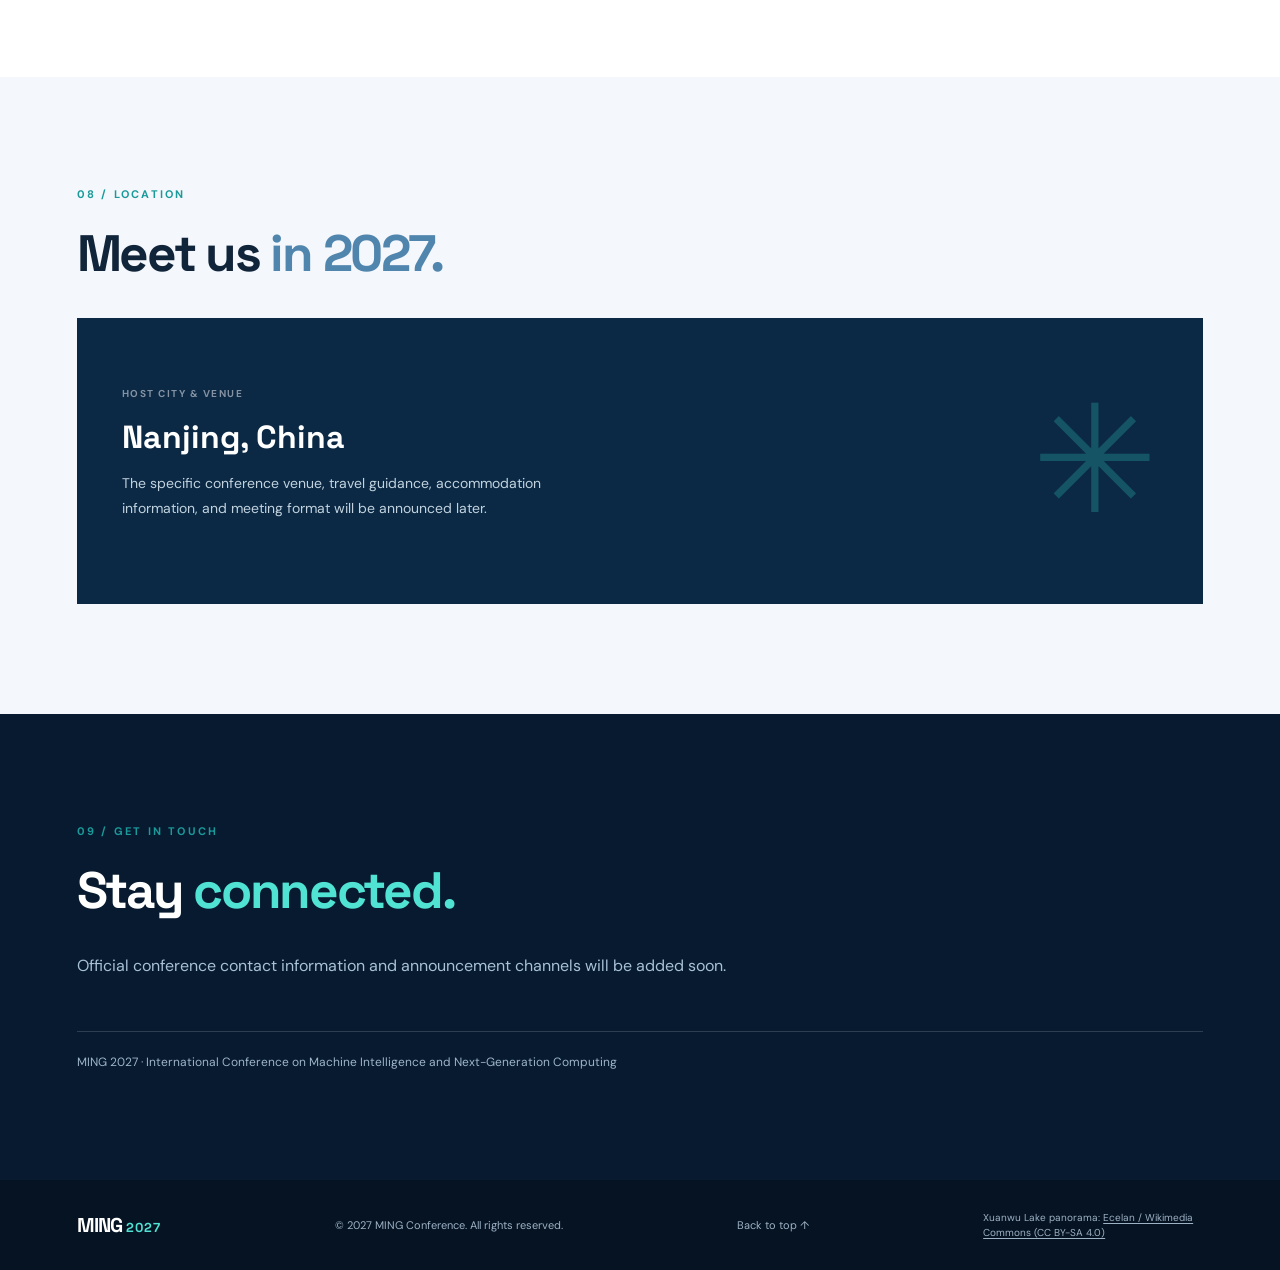
==== commit 4ecafa10: "Add files via upload" ====
--- a/index.html
+++ b/index.html
@@ -1,15 +1,16 @@
-<!doctype html>
-<html lang="en"><head><meta charset="utf-8"><meta name="viewport" content="width=device-width, initial-scale=1"><meta name="description" content="MING 2027 — International Conference on Machine Intelligence and Next-Generation Computing."><title>MING 2027 | Machine Intelligence and Next-Generation Computing</title><link rel="stylesheet" href="style.css?v=9"></head>
-<body><header class="nav"><a class="brand" href="#home"><span class="brandmark">M<span>✦</span></span> MING <small>2027</small></a><button class="menu" aria-label="Toggle menu" aria-expanded="false">☰</button><nav id="navigation"><a href="#about">About</a><a href="cfp.html">Topics</a><a href="#dates">Dates</a><a href="committees.html">Committees</a><a href="#submission">Submission</a><a href="#publication">Publication</a><a href="#registration">Registration</a><a href="#venue">Venue</a><a href="#contact">Contact</a></nav></header>
-<main><section class="hero" id="home"><div class="glow one"></div><div class="glow two"></div><div class="hero-layout"><div class="hero-inner"><div class="eyebrow"><span class="dot"></span> INTERNATIONAL CONFERENCE · 2027</div><h1 class="conference-title">MING <em>2027</em></h1><p class="conference-name">International Conference on<br><strong>Machine Intelligence and<br>Next-Generation Computing</strong></p><div class="hero-meta"><span>◷ &nbsp; August 20–22, 2027</span><span>⌖ &nbsp; Nanjing, China</span></div><div class="hero-actions"><a class="btn primary" href="cfp.html">Explore Call for Papers <span>↗</span></a><a class="btn secondary" href="#submission">Submission Information →</a></div></div></div></section>
+<!DOCTYPE html>
+
+<html lang="en"><head><meta charset="utf-8"/><meta content="width=device-width, initial-scale=1" name="viewport"/><meta content="MING 2027 — International Conference on Machine Intelligence and Next-Generation Computing." name="description"/><title>MING 2027 | Machine Intelligence and Next-Generation Computing</title><link href="style.css?v=15" rel="stylesheet"/></head>
+<body><header class="nav"><a class="brand" href="#home"><span class="brandmark">M<span>✦</span></span> MING <small>2027</small></a><button aria-expanded="false" aria-label="Toggle menu" class="menu">☰</button><nav id="navigation"><a href="#about">About</a><a href="cfp.html">Topics</a><a href="#dates">Dates</a><a href="committees.html">Committees</a><a href="#submission">Submission</a><a href="#publication">Publication</a><a href="#registration">Registration</a><a href="#venue">Venue</a><a href="#contact">Contact</a></nav></header>
+<main><section class="hero" id="home"><div class="glow one"></div><div class="glow two"></div><div class="hero-layout"><div class="hero-inner"><div class="eyebrow"><span class="dot"></span> INTERNATIONAL CONFERENCE · 2027</div><h1 class="conference-title">MING <em>2027</em></h1><p class="conference-name">International Conference on<br/><strong>Machine Intelligence and<br/>Next-Generation Computing</strong></p><div class="hero-meta"><span>◷   August 20–22, 2027</span><span>⌖   Nanjing, China</span></div><div class="hero-actions"><a class="btn primary" href="cfp.html">Explore Call for Papers <span>↗</span></a><a class="btn secondary" href="#submission">Submission Information →</a></div></div></div></section>
 <section class="announcement"><span class="pill">ANNOUNCEMENT</span><p>MING 2027 will take place on August 20–22, 2027 in Nanjing, China. The detailed venue and registration information will be announced later.</p></section>
-<section class="section" id="about"><div class="section-tag">01 / THE CONFERENCE</div><div class="split"><div><h2>Welcome to<br><span>MING 2027.</span></h2></div><div class="copy"><p>MING 2027, the International Conference on Machine Intelligence and Next-Generation Computing, aims to bring together researchers, academics, and practitioners to exchange advances in artificial intelligence, intelligent information processing, and emerging computing technologies.</p><p>The conference welcomes original research spanning foundational methods, computing systems, and real-world applications. MING seeks to foster rigorous scholarly exchange across interconnected areas of computing.</p><div class="chips"><span>Artificial Intelligence</span><span>Computing Systems</span><span>Emerging Technologies</span></div></div></div></section>
+<section class="section" id="about"><div class="section-tag">01 / THE CONFERENCE</div><div class="split"><div><h2>Welcome to<br/><span>MING 2027.</span></h2></div><div class="copy"><p>MING 2027, the International Conference on Machine Intelligence and Next-Generation Computing, aims to bring together researchers, academics, and practitioners to exchange advances in artificial intelligence, intelligent information processing, and emerging computing technologies.</p><p>The conference welcomes original research spanning foundational methods, computing systems, and real-world applications. MING seeks to foster rigorous scholarly exchange across interconnected areas of computing.</p><div class="chips"><span>Artificial Intelligence</span><span>Computing Systems</span><span>Emerging Technologies</span></div></div></div></section>
 <section class="section shaded" id="topics"><div class="section-tag">02 / CALL FOR PAPERS</div><h2>Explore our <span>research tracks.</span></h2><p class="intro">MING 2027 welcomes original research in artificial intelligence, intelligent systems, cybersecurity, data science, and next-generation computing.</p><p><a class="btn primary" href="cfp.html">View full Call for Papers →</a></p></section>
-<section class="section" id="dates"><div class="section-tag">03 / TIMELINE</div><h2>Important <span>dates.</span></h2><div class="timeline"><div><span>Paper Submission Deadline</span><strong>April 30, 2027</strong></div><div><span>Notification of Acceptance</span><strong>May 31, 2027</strong></div><div><span>Camera-Ready Submission</span><strong>June 20, 2027</strong></div><div><span>Author Registration Deadline</span><strong>June 30, 2027</strong></div><div><span>Conference Dates</span><strong>August 20–22, 2027</strong></div></div><p class="note">All deadlines are 23:59 (Anywhere on Earth, UTC−12). Any updates will be posted on this website.</p></section>
+<section class="section" id="dates"><div class="section-tag">03 / TIMELINE</div><h2>Important <span>dates.</span></h2><div class="timeline"><div><span>Paper Submission Deadline</span><strong>February 1, 2027</strong></div><div><span>Revised Paper Submission Deadline</span><strong>April 1, 2027</strong></div><div><span>Notification of Acceptance</span><strong>May 31, 2027</strong></div><div><span>Camera-Ready Submission</span><strong>June 20, 2027</strong></div><div><span>Author Registration Deadline</span><strong>June 30, 2027</strong></div><div><span>Conference Dates</span><strong>August 20–22, 2027</strong></div></div><p class="note">All deadlines are 23:59 (Anywhere on Earth, UTC−12). Any updates will be posted on this website.</p></section>
 <section class="section shaded" id="committees"><div class="section-tag">04 / ORGANIZATION</div><h2>Conference <span>committees.</span></h2><p class="intro">Meet the conference leadership and Technical Program Committee. The organizing committee brings together researchers from institutions across Asia. Additional appointments will be announced as confirmed.</p><p><a class="btn primary" href="committees.html">View committees →</a></p></section>
 <section class="section" id="submission"><div class="section-tag">05 / PARTICIPATE</div><h2>Submit your <span>research.</span></h2><div class="split"><div class="copy"><p>We welcome original manuscripts that have not been published or submitted elsewhere. All submissions will be evaluated through a peer-review process for relevance, originality, technical soundness, and clarity.</p><p>Detailed manuscript preparation instructions, submission platform, review policies, and paper length requirements will be published once finalized.</p></div><div class="info-box"><span>SUBMISSION PORTAL</span><h3>Opening soon</h3><p>The official submission link will appear here after the platform is confirmed.</p><span class="disabled-btn">Submission not yet open</span></div></div></section>
 <section class="section shaded" id="publication"><div class="section-tag">06 / PROCEEDINGS</div><h2>Publication <span>information.</span></h2><div class="publication-box"><div class="publication-icon">▤</div><div><h3>Proceedings publication under discussion</h3><p>Springer is the intended publisher for the conference proceedings, subject to formal agreement and publisher approval. Publication arrangements, indexing information, and any applicable conditions will be announced only after official confirmation.</p><p class="disclaimer">No publication or indexing outcome is guaranteed at this stage.</p></div></div></section>
 <section class="section" id="registration"><div class="section-tag">07 / ATTEND</div><h2>Registration <span>details.</span></h2><p class="intro">Registration categories, fees, payment instructions, and participation policies will be published when confirmed.</p><div class="placeholder"><span>REGISTRATION INFORMATION</span><strong>Coming soon</strong></div></section>
-<section class="section shaded" id="venue"><div class="section-tag">08 / LOCATION</div><h2>Meet us <span>in 2027.</span></h2><div class="venue-box"><div><span>HOST CITY & VENUE</span><h3>Nanjing, China</h3><p>The specific conference venue, travel guidance, accommodation information, and meeting format will be announced later.</p></div><div class="venue-graphic" aria-hidden="true">✳</div></div></section>
+<section class="section shaded" id="venue"><div class="section-tag">08 / LOCATION</div><h2>Meet us <span>in 2027.</span></h2><div class="venue-box"><div><span>HOST CITY &amp; VENUE</span><h3>Nanjing, China</h3><p>The specific conference venue, travel guidance, accommodation information, and meeting format will be announced later.</p></div><div aria-hidden="true" class="venue-graphic">✳</div></div></section>
 <section class="section contact" id="contact"><div class="section-tag">09 / GET IN TOUCH</div><h2>Stay <span>connected.</span></h2><p>Official conference contact information and announcement channels will be added soon.</p><div class="contact-line">MING 2027 · International Conference on Machine Intelligence and Next-Generation Computing</div></section></main>
-<footer><a class="brand" href="#home">MING <small>2027</small></a><span>© 2027 MING Conference. All rights reserved.</span><a href="#home">Back to top ↑</a><small class="photo-credit">Xuanwu Lake panorama: <a href="https://commons.wikimedia.org/wiki/File:Nanjing_-_Skyline_from_Xuanwu_Lake.jpg" target="_blank" rel="noopener">Ecelan / Wikimedia Commons (CC BY-SA 4.0)</a></small></footer><script src="script.js"></script></body></html>
+<footer><a class="brand" href="#home">MING <small>2027</small></a><span>© 2027 MING Conference. All rights reserved.</span><a href="#home">Back to top ↑</a><small class="photo-credit">Xuanwu Lake panorama: <a href="https://commons.wikimedia.org/wiki/File:Nanjing_-_Skyline_from_Xuanwu_Lake.jpg" rel="noopener" target="_blank">Ecelan / Wikimedia Commons (CC BY-SA 4.0)</a></small></footer><script src="script.js"></script></body></html>
--- a/style.css
+++ b/style.css
@@ -49,3 +49,10 @@
 .nav{background:#0c2948}
 .chair-photo{object-fit:cover;object-position:center 32%;background:#e9f0f7;border:3px solid #48c9d0;display:block;flex-shrink:0}
 @media(max-width:780px){.hero{background-position:60% center;background-image:linear-gradient(90deg,rgba(5,24,46,.87),rgba(7,33,58,.48)),url('https://commons.wikimedia.org/wiki/Special:FilePath/Nanjing%20-%20Skyline%20from%20Xuanwu%20Lake.jpg?width=3840')}}
+
+/* V12: compact, photo-free TPC roster */
+.tpc-list{display:grid;grid-template-columns:repeat(2,minmax(0,1fr));gap:14px;margin-top:25px;}
+.tpc-member{padding:19px 22px;background:#f8fbfe;border:1px solid #dce6ee;border-radius:9px;}
+.tpc-member h3{font-size:16px;margin:0 0 8px;line-height:1.35;}
+.tpc-member p{font-size:13px;line-height:1.55;color:#61758b;margin:0;}
+@media(max-width:700px){.tpc-list{grid-template-columns:1fr;}}
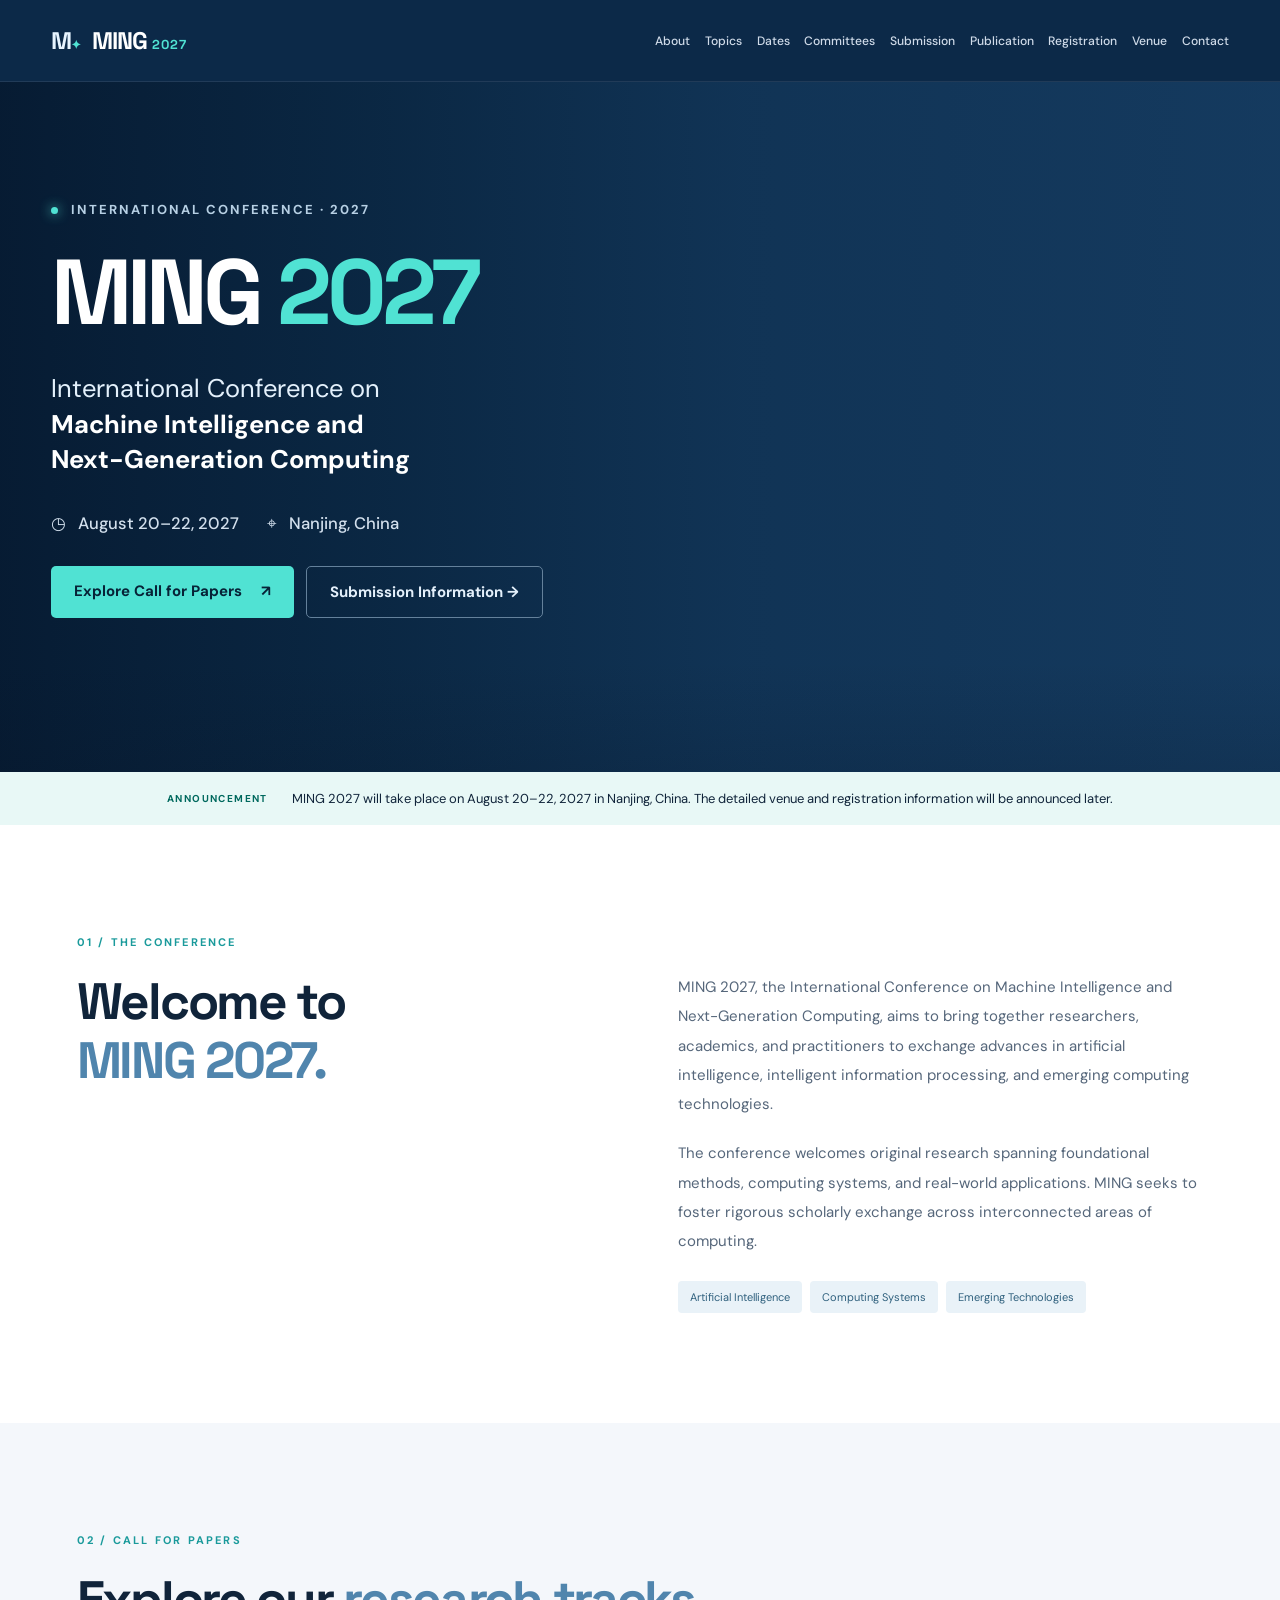
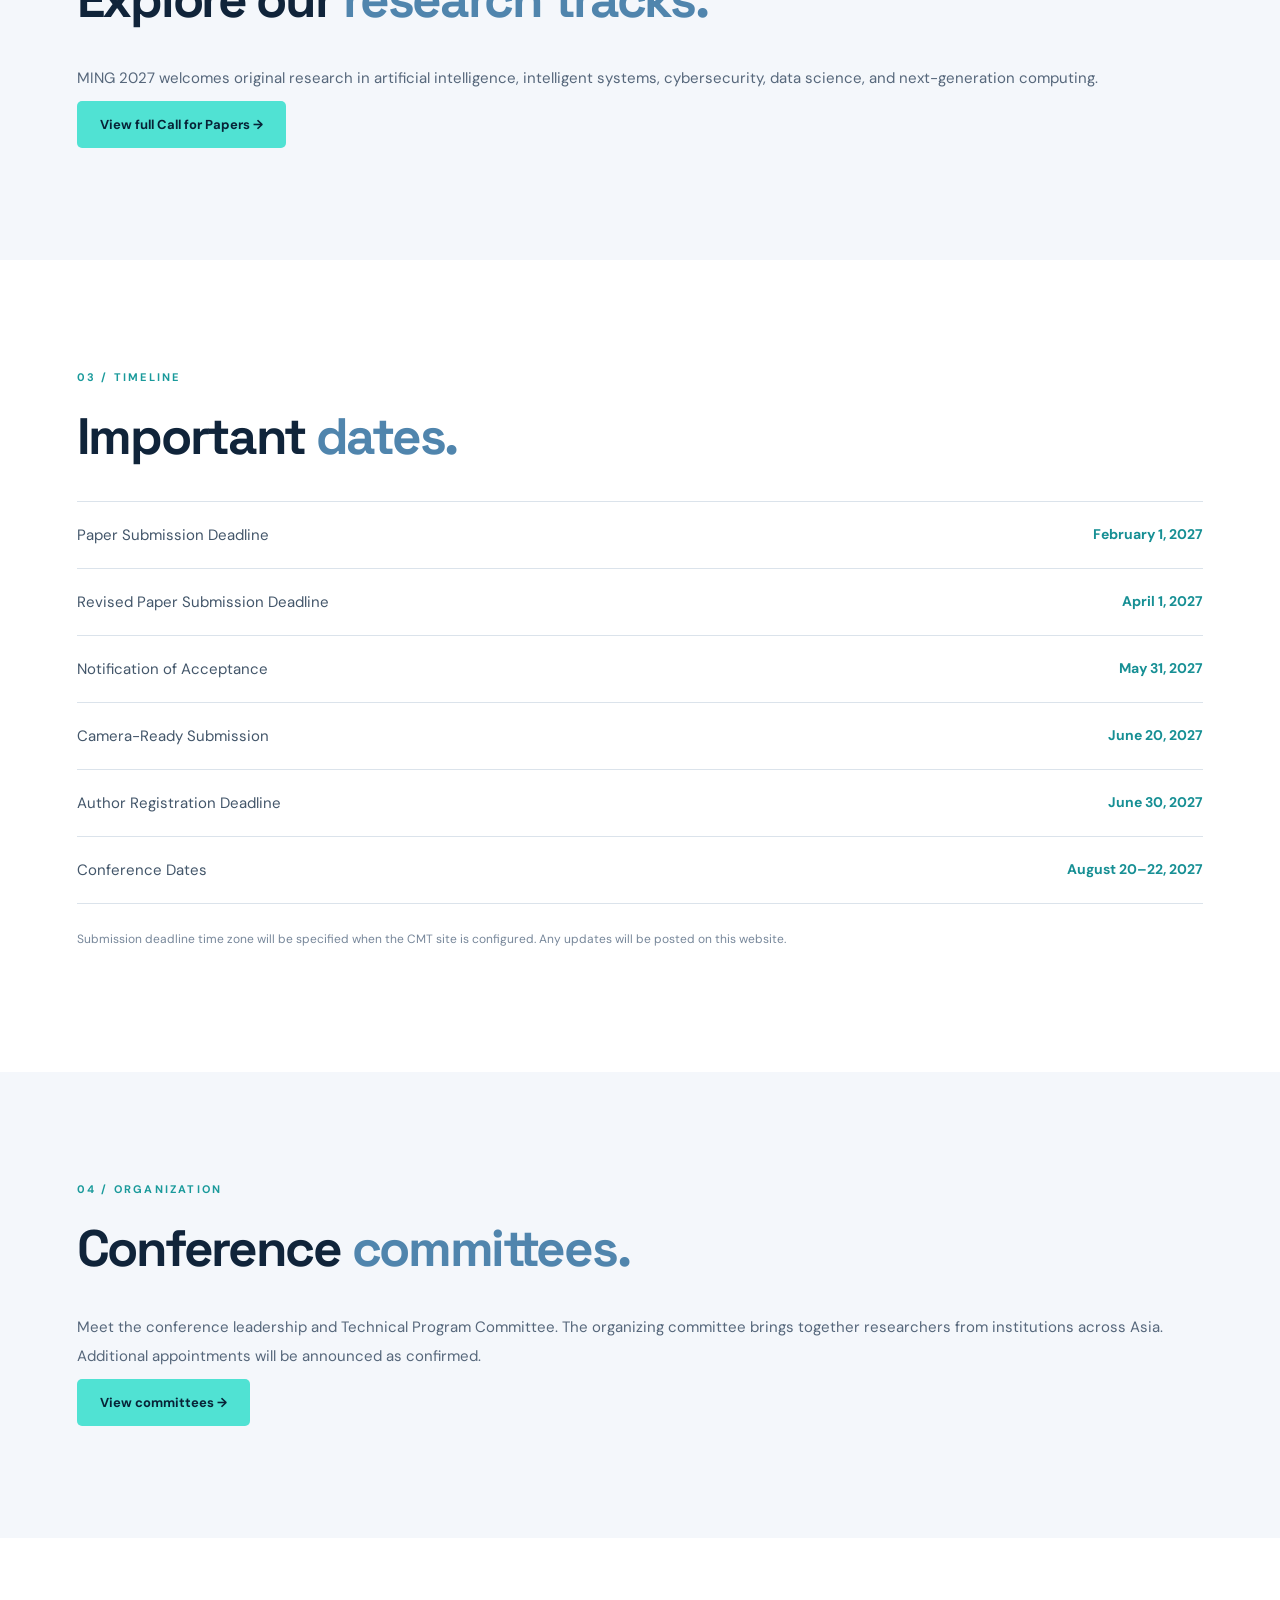
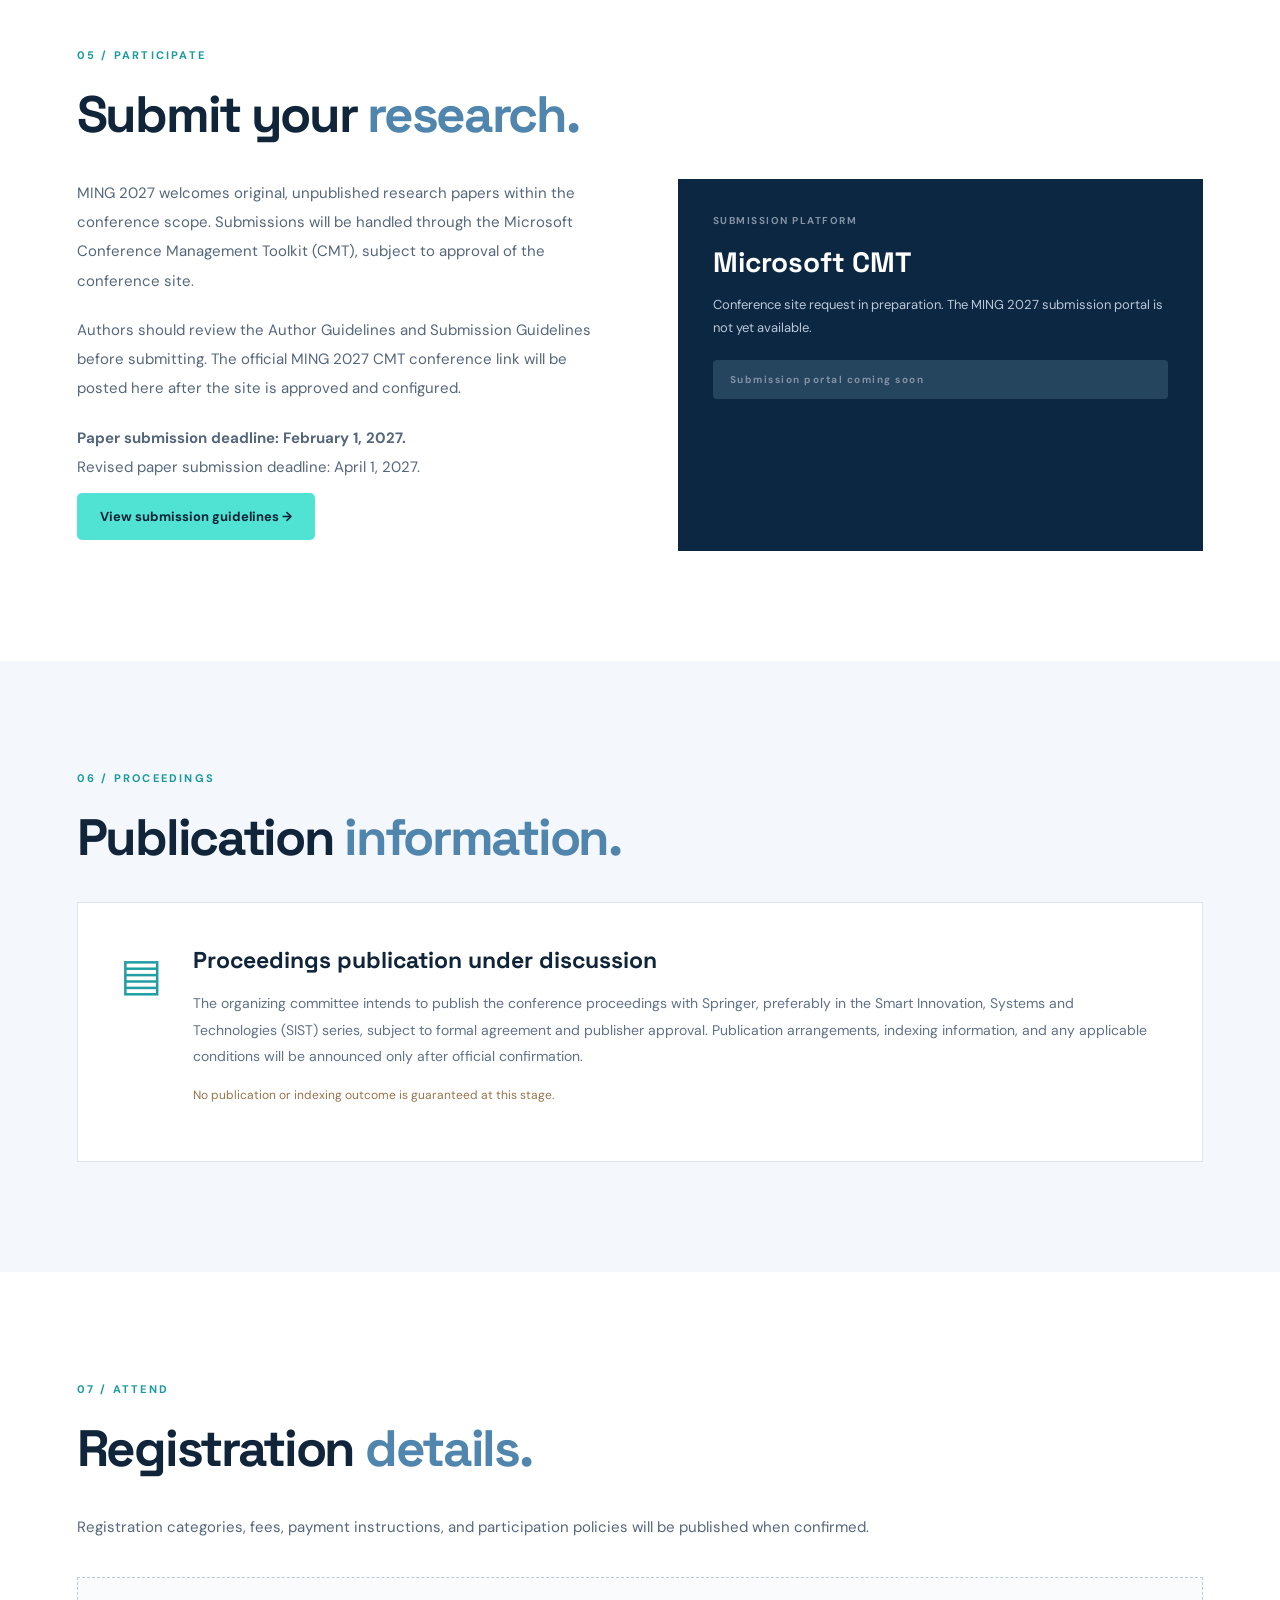
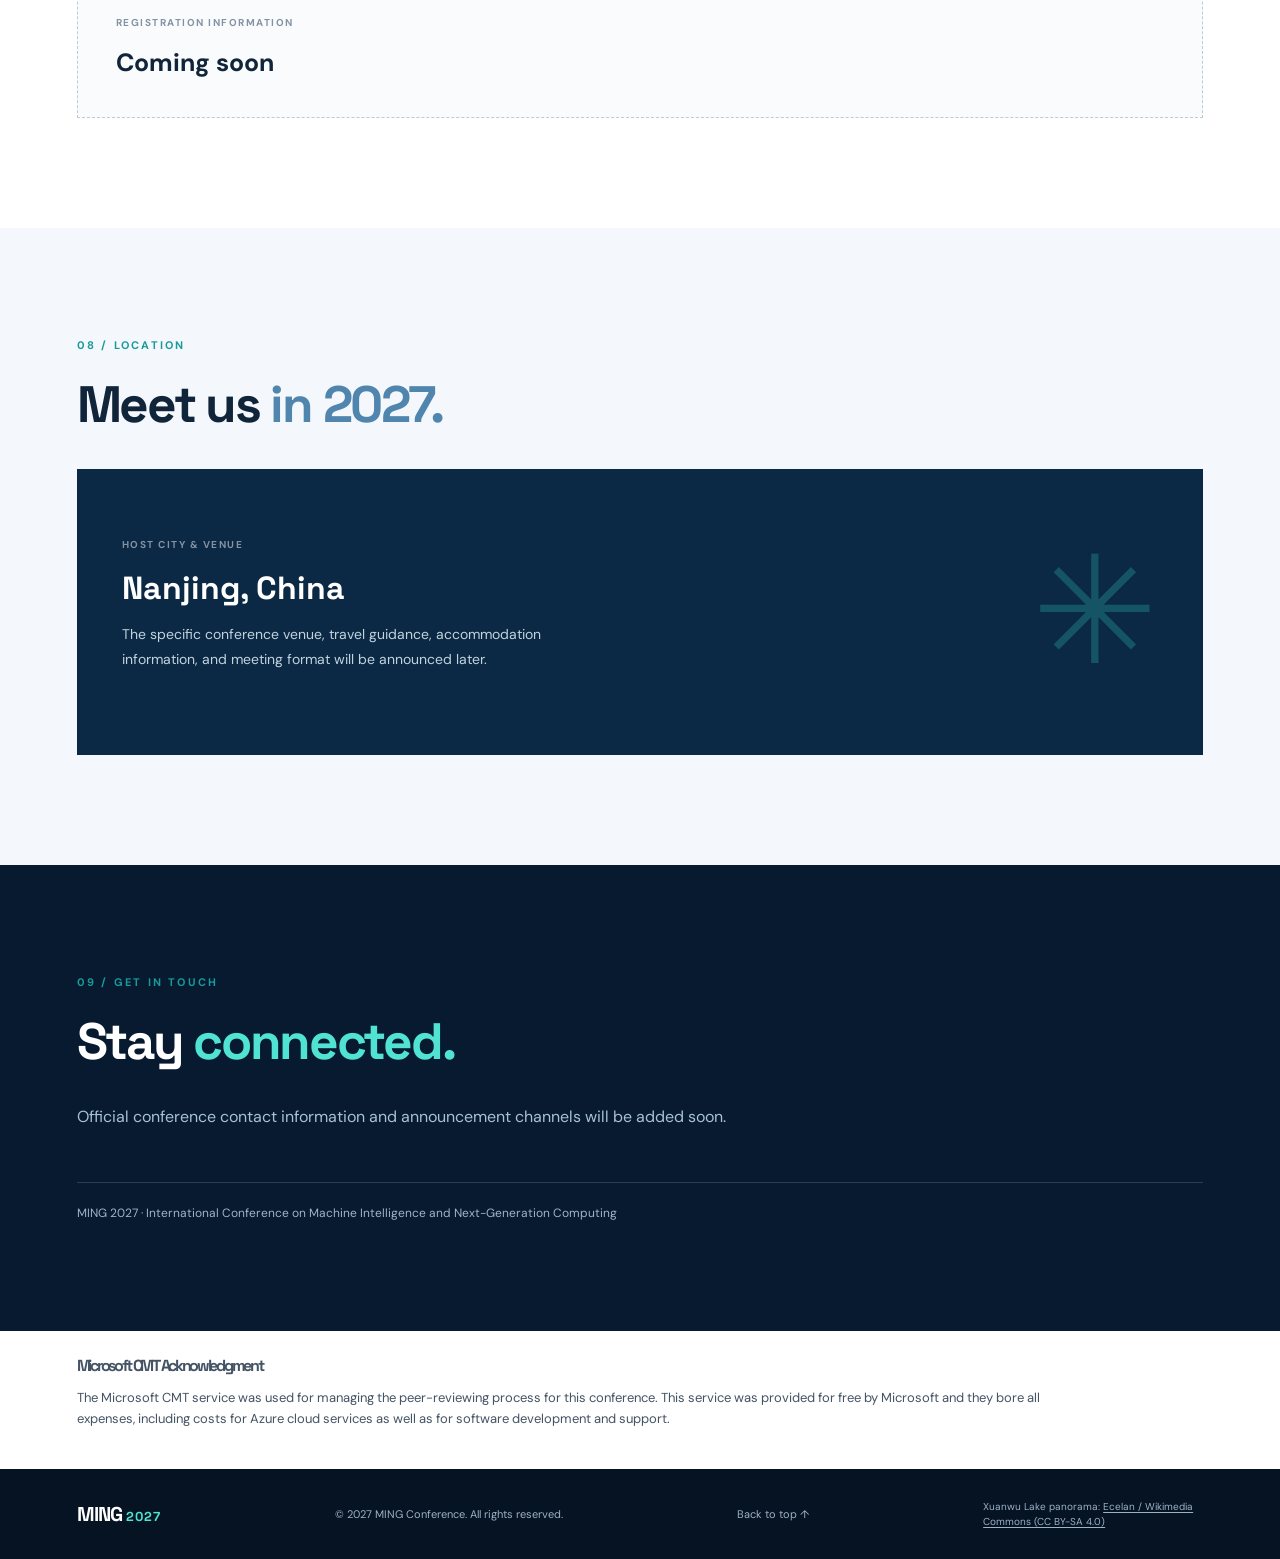
==== commit 8f67d988: "Add files via upload" ====
--- a/index.html
+++ b/index.html
@@ -1,16 +1,16 @@
 <!DOCTYPE html>
 
-<html lang="en"><head><meta charset="utf-8"/><meta content="width=device-width, initial-scale=1" name="viewport"/><meta content="MING 2027 — International Conference on Machine Intelligence and Next-Generation Computing." name="description"/><title>MING 2027 | Machine Intelligence and Next-Generation Computing</title><link href="style.css?v=15" rel="stylesheet"/></head>
-<body><header class="nav"><a class="brand" href="#home"><span class="brandmark">M<span>✦</span></span> MING <small>2027</small></a><button aria-expanded="false" aria-label="Toggle menu" class="menu">☰</button><nav id="navigation"><a href="#about">About</a><a href="cfp.html">Topics</a><a href="#dates">Dates</a><a href="committees.html">Committees</a><a href="#submission">Submission</a><a href="#publication">Publication</a><a href="#registration">Registration</a><a href="#venue">Venue</a><a href="#contact">Contact</a></nav></header>
+<html lang="en"><head><meta charset="utf-8"/><meta content="width=device-width, initial-scale=1" name="viewport"/><meta content="MING 2027 — International Conference on Machine Intelligence and Next-Generation Computing." name="description"/><title>MING 2027 | Machine Intelligence and Next-Generation Computing</title><link href="style.css?v=17" rel="stylesheet"/></head>
+<body><header class="nav"><a class="brand" href="#home"><span class="brandmark">M<span>✦</span></span> MING <small>2027</small></a><button aria-expanded="false" aria-label="Toggle menu" class="menu">☰</button><nav id="navigation"><a href="#about">About</a><a href="cfp.html">Topics</a><a href="#dates">Dates</a><a href="committees.html">Committees</a><a href="submission.html">Submission</a><a href="#publication">Publication</a><a href="#registration">Registration</a><a href="#venue">Venue</a><a href="#contact">Contact</a></nav></header>
 <main><section class="hero" id="home"><div class="glow one"></div><div class="glow two"></div><div class="hero-layout"><div class="hero-inner"><div class="eyebrow"><span class="dot"></span> INTERNATIONAL CONFERENCE · 2027</div><h1 class="conference-title">MING <em>2027</em></h1><p class="conference-name">International Conference on<br/><strong>Machine Intelligence and<br/>Next-Generation Computing</strong></p><div class="hero-meta"><span>◷   August 20–22, 2027</span><span>⌖   Nanjing, China</span></div><div class="hero-actions"><a class="btn primary" href="cfp.html">Explore Call for Papers <span>↗</span></a><a class="btn secondary" href="#submission">Submission Information →</a></div></div></div></section>
 <section class="announcement"><span class="pill">ANNOUNCEMENT</span><p>MING 2027 will take place on August 20–22, 2027 in Nanjing, China. The detailed venue and registration information will be announced later.</p></section>
 <section class="section" id="about"><div class="section-tag">01 / THE CONFERENCE</div><div class="split"><div><h2>Welcome to<br/><span>MING 2027.</span></h2></div><div class="copy"><p>MING 2027, the International Conference on Machine Intelligence and Next-Generation Computing, aims to bring together researchers, academics, and practitioners to exchange advances in artificial intelligence, intelligent information processing, and emerging computing technologies.</p><p>The conference welcomes original research spanning foundational methods, computing systems, and real-world applications. MING seeks to foster rigorous scholarly exchange across interconnected areas of computing.</p><div class="chips"><span>Artificial Intelligence</span><span>Computing Systems</span><span>Emerging Technologies</span></div></div></div></section>
 <section class="section shaded" id="topics"><div class="section-tag">02 / CALL FOR PAPERS</div><h2>Explore our <span>research tracks.</span></h2><p class="intro">MING 2027 welcomes original research in artificial intelligence, intelligent systems, cybersecurity, data science, and next-generation computing.</p><p><a class="btn primary" href="cfp.html">View full Call for Papers →</a></p></section>
-<section class="section" id="dates"><div class="section-tag">03 / TIMELINE</div><h2>Important <span>dates.</span></h2><div class="timeline"><div><span>Paper Submission Deadline</span><strong>February 1, 2027</strong></div><div><span>Revised Paper Submission Deadline</span><strong>April 1, 2027</strong></div><div><span>Notification of Acceptance</span><strong>May 31, 2027</strong></div><div><span>Camera-Ready Submission</span><strong>June 20, 2027</strong></div><div><span>Author Registration Deadline</span><strong>June 30, 2027</strong></div><div><span>Conference Dates</span><strong>August 20–22, 2027</strong></div></div><p class="note">All deadlines are 23:59 (Anywhere on Earth, UTC−12). Any updates will be posted on this website.</p></section>
+<section class="section" id="dates"><div class="section-tag">03 / TIMELINE</div><h2>Important <span>dates.</span></h2><div class="timeline"><div><span>Paper Submission Deadline</span><strong>February 1, 2027</strong></div><div><span>Revised Paper Submission Deadline</span><strong>April 1, 2027</strong></div><div><span>Notification of Acceptance</span><strong>May 31, 2027</strong></div><div><span>Camera-Ready Submission</span><strong>June 20, 2027</strong></div><div><span>Author Registration Deadline</span><strong>June 30, 2027</strong></div><div><span>Conference Dates</span><strong>August 20–22, 2027</strong></div></div><p class="note">Submission deadline time zone will be specified when the CMT site is configured. Any updates will be posted on this website.</p></section>
 <section class="section shaded" id="committees"><div class="section-tag">04 / ORGANIZATION</div><h2>Conference <span>committees.</span></h2><p class="intro">Meet the conference leadership and Technical Program Committee. The organizing committee brings together researchers from institutions across Asia. Additional appointments will be announced as confirmed.</p><p><a class="btn primary" href="committees.html">View committees →</a></p></section>
-<section class="section" id="submission"><div class="section-tag">05 / PARTICIPATE</div><h2>Submit your <span>research.</span></h2><div class="split"><div class="copy"><p>We welcome original manuscripts that have not been published or submitted elsewhere. All submissions will be evaluated through a peer-review process for relevance, originality, technical soundness, and clarity.</p><p>Detailed manuscript preparation instructions, submission platform, review policies, and paper length requirements will be published once finalized.</p></div><div class="info-box"><span>SUBMISSION PORTAL</span><h3>Opening soon</h3><p>The official submission link will appear here after the platform is confirmed.</p><span class="disabled-btn">Submission not yet open</span></div></div></section>
-<section class="section shaded" id="publication"><div class="section-tag">06 / PROCEEDINGS</div><h2>Publication <span>information.</span></h2><div class="publication-box"><div class="publication-icon">▤</div><div><h3>Proceedings publication under discussion</h3><p>Springer is the intended publisher for the conference proceedings, subject to formal agreement and publisher approval. Publication arrangements, indexing information, and any applicable conditions will be announced only after official confirmation.</p><p class="disclaimer">No publication or indexing outcome is guaranteed at this stage.</p></div></div></section>
+<section class="section" id="submission"><div class="section-tag">05 / PARTICIPATE</div><h2>Submit your <span>research.</span></h2><div class="split"><div class="copy"><p>MING 2027 welcomes original, unpublished research papers within the conference scope. Submissions will be handled through the Microsoft Conference Management Toolkit (CMT), subject to approval of the conference site.</p><p>Authors should review the <a href="submission.html#author-guidelines">Author Guidelines</a> and <a href="submission.html#submission-guidelines">Submission Guidelines</a> before submitting. The official MING 2027 CMT conference link will be posted here after the site is approved and configured.</p><p><strong>Paper submission deadline: February 1, 2027.</strong><br/>Revised paper submission deadline: April 1, 2027.</p><p><a class="btn primary" href="submission.html">View submission guidelines →</a></p></div><div class="info-box"><span>SUBMISSION PLATFORM</span><h3>Microsoft CMT</h3><p>Conference site request in preparation. The MING 2027 submission portal is not yet available.</p><span class="disabled-btn">Submission portal coming soon</span></div></div></section>
+<section class="section shaded" id="publication"><div class="section-tag">06 / PROCEEDINGS</div><h2>Publication <span>information.</span></h2><div class="publication-box"><div class="publication-icon">▤</div><div><h3>Proceedings publication under discussion</h3><p>The organizing committee intends to publish the conference proceedings with Springer, preferably in the Smart Innovation, Systems and Technologies (SIST) series, subject to formal agreement and publisher approval. Publication arrangements, indexing information, and any applicable conditions will be announced only after official confirmation.</p><p class="disclaimer">No publication or indexing outcome is guaranteed at this stage.</p></div></div></section>
 <section class="section" id="registration"><div class="section-tag">07 / ATTEND</div><h2>Registration <span>details.</span></h2><p class="intro">Registration categories, fees, payment instructions, and participation policies will be published when confirmed.</p><div class="placeholder"><span>REGISTRATION INFORMATION</span><strong>Coming soon</strong></div></section>
 <section class="section shaded" id="venue"><div class="section-tag">08 / LOCATION</div><h2>Meet us <span>in 2027.</span></h2><div class="venue-box"><div><span>HOST CITY &amp; VENUE</span><h3>Nanjing, China</h3><p>The specific conference venue, travel guidance, accommodation information, and meeting format will be announced later.</p></div><div aria-hidden="true" class="venue-graphic">✳</div></div></section>
-<section class="section contact" id="contact"><div class="section-tag">09 / GET IN TOUCH</div><h2>Stay <span>connected.</span></h2><p>Official conference contact information and announcement channels will be added soon.</p><div class="contact-line">MING 2027 · International Conference on Machine Intelligence and Next-Generation Computing</div></section></main>
+<section class="section contact" id="contact"><div class="section-tag">09 / GET IN TOUCH</div><h2>Stay <span>connected.</span></h2><p>Official conference contact information and announcement channels will be added soon.</p><div class="contact-line">MING 2027 · International Conference on Machine Intelligence and Next-Generation Computing</div></section><section class="section cmt-note" aria-label="Microsoft CMT acknowledgment"><h2>Microsoft CMT Acknowledgment</h2><p>The Microsoft CMT service was used for managing the peer-reviewing process for this conference. This service was provided for free by Microsoft and they bore all expenses, including costs for Azure cloud services as well as for software development and support.</p></section></main>
 <footer><a class="brand" href="#home">MING <small>2027</small></a><span>© 2027 MING Conference. All rights reserved.</span><a href="#home">Back to top ↑</a><small class="photo-credit">Xuanwu Lake panorama: <a href="https://commons.wikimedia.org/wiki/File:Nanjing_-_Skyline_from_Xuanwu_Lake.jpg" rel="noopener" target="_blank">Ecelan / Wikimedia Commons (CC BY-SA 4.0)</a></small></footer><script src="script.js"></script></body></html>
--- a/style.css
+++ b/style.css
@@ -56,3 +56,8 @@
 .tpc-member h3{font-size:16px;margin:0 0 8px;line-height:1.35;}
 .tpc-member p{font-size:13px;line-height:1.55;color:#61758b;margin:0;}
 @media(max-width:700px){.tpc-list{grid-template-columns:1fr;}}
+
+/* V16: Submission guidelines */
+.submission-page{padding-top:145px;max-width:1100px;margin:0 auto}.submission-heading{font-size:clamp(2.4rem,5vw,4rem);margin:12px 0 20px}.submission-heading span{color:#49d9c4}.submission-deadlines{display:grid;grid-template-columns:repeat(3,minmax(0,1fr));gap:16px;margin:36px 0 46px}.submission-deadlines>div{padding:22px;border:1px solid #d9e4ee;border-radius:14px;background:#f5f9fc;display:flex;flex-direction:column;gap:8px}.submission-deadlines span{font-size:.87rem;color:#516277}.submission-deadlines strong{font-size:1.15rem;color:#10203c}.submission-block{margin:40px 0;padding-top:15px;border-top:1px solid #e2e8f0}.submission-block h2{margin-bottom:20px}.submission-block h2 span{color:#19aa9c}.submission-block p,.submission-block li{line-height:1.85;color:#42526a;max-width:900px}.submission-block ol{padding-left:24px}.submission-block li{margin:9px 0}.submission-block a{color:#087e85;text-decoration:underline}.submission-block .info-box{max-width:660px}.submission-block .info-box p{color:inherit}@media(max-width:760px){.submission-deadlines{grid-template-columns:1fr}.submission-page{padding-top:110px}}
+
+.cmt-note{padding-top:26px;padding-bottom:26px;font-size:13px;opacity:.78}.cmt-note h2{font-size:16px;margin:0 0 10px}.cmt-note p{max-width:1000px;line-height:1.6}
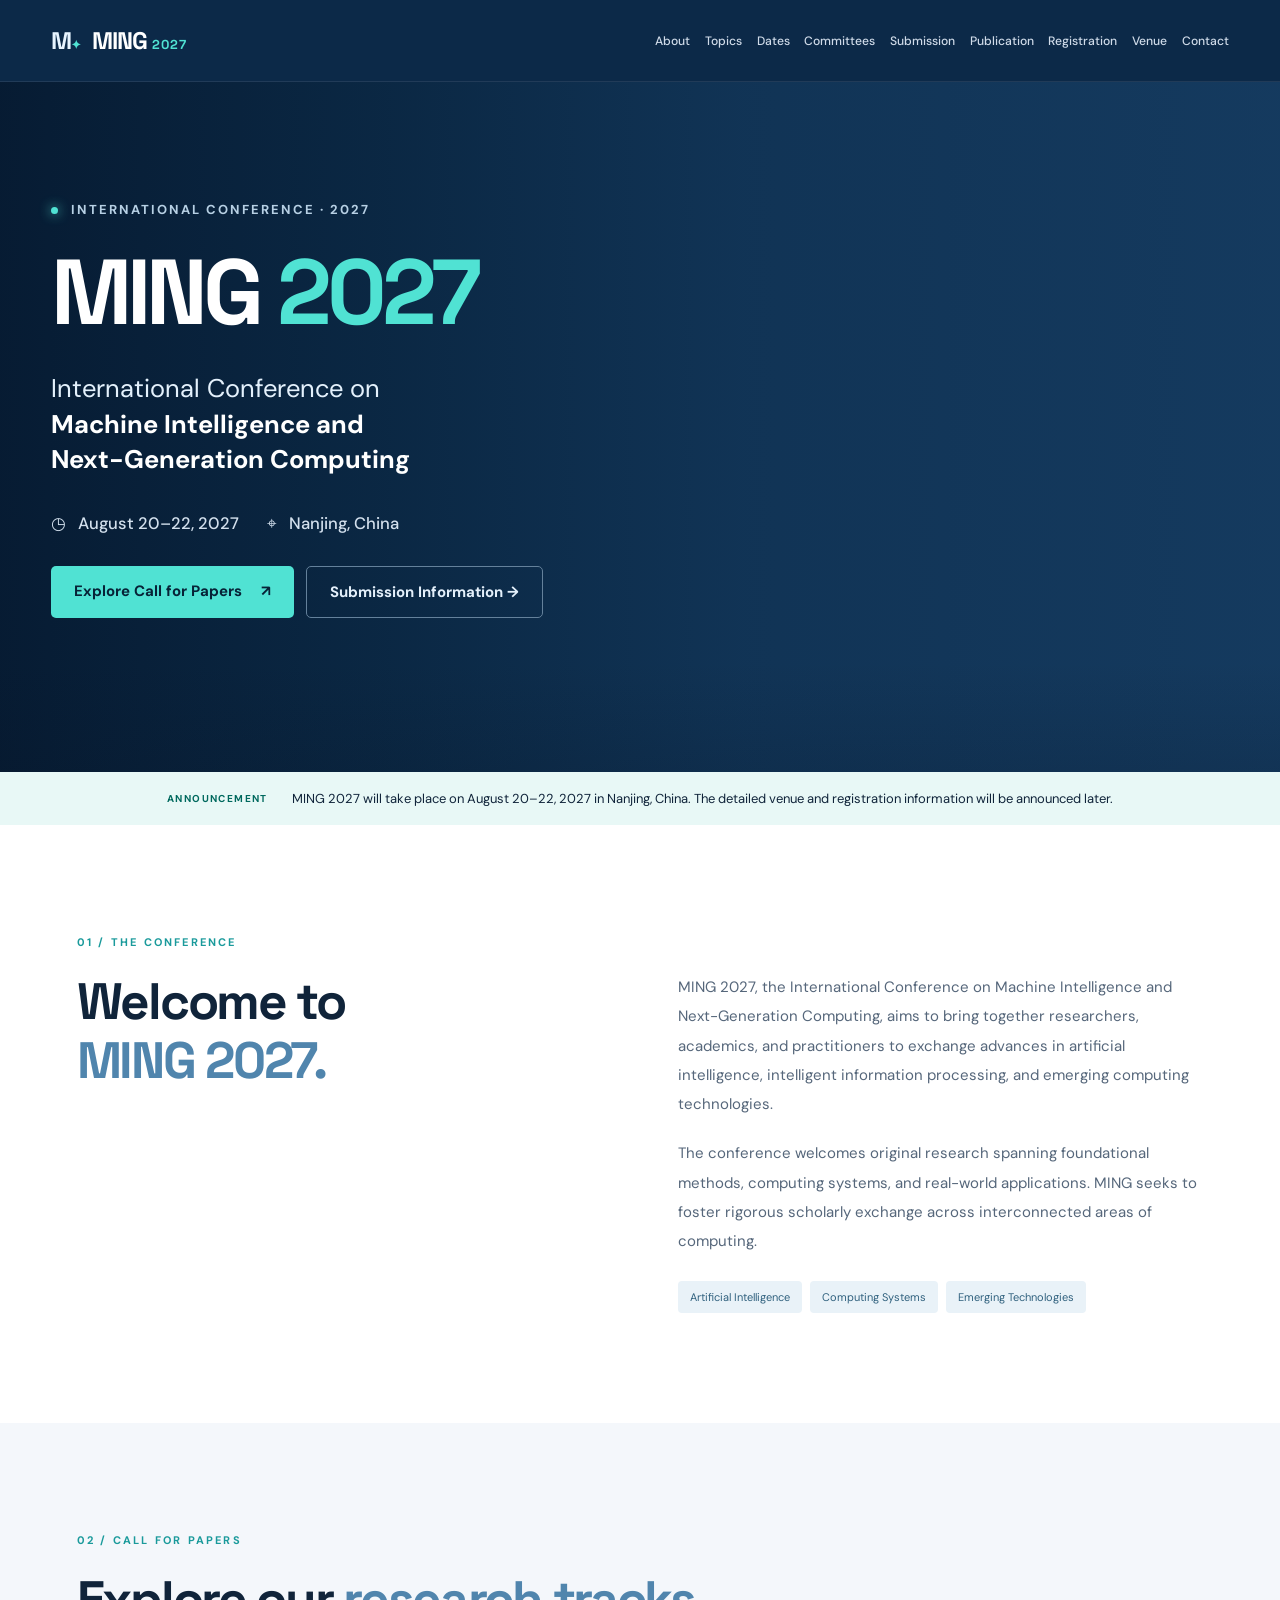
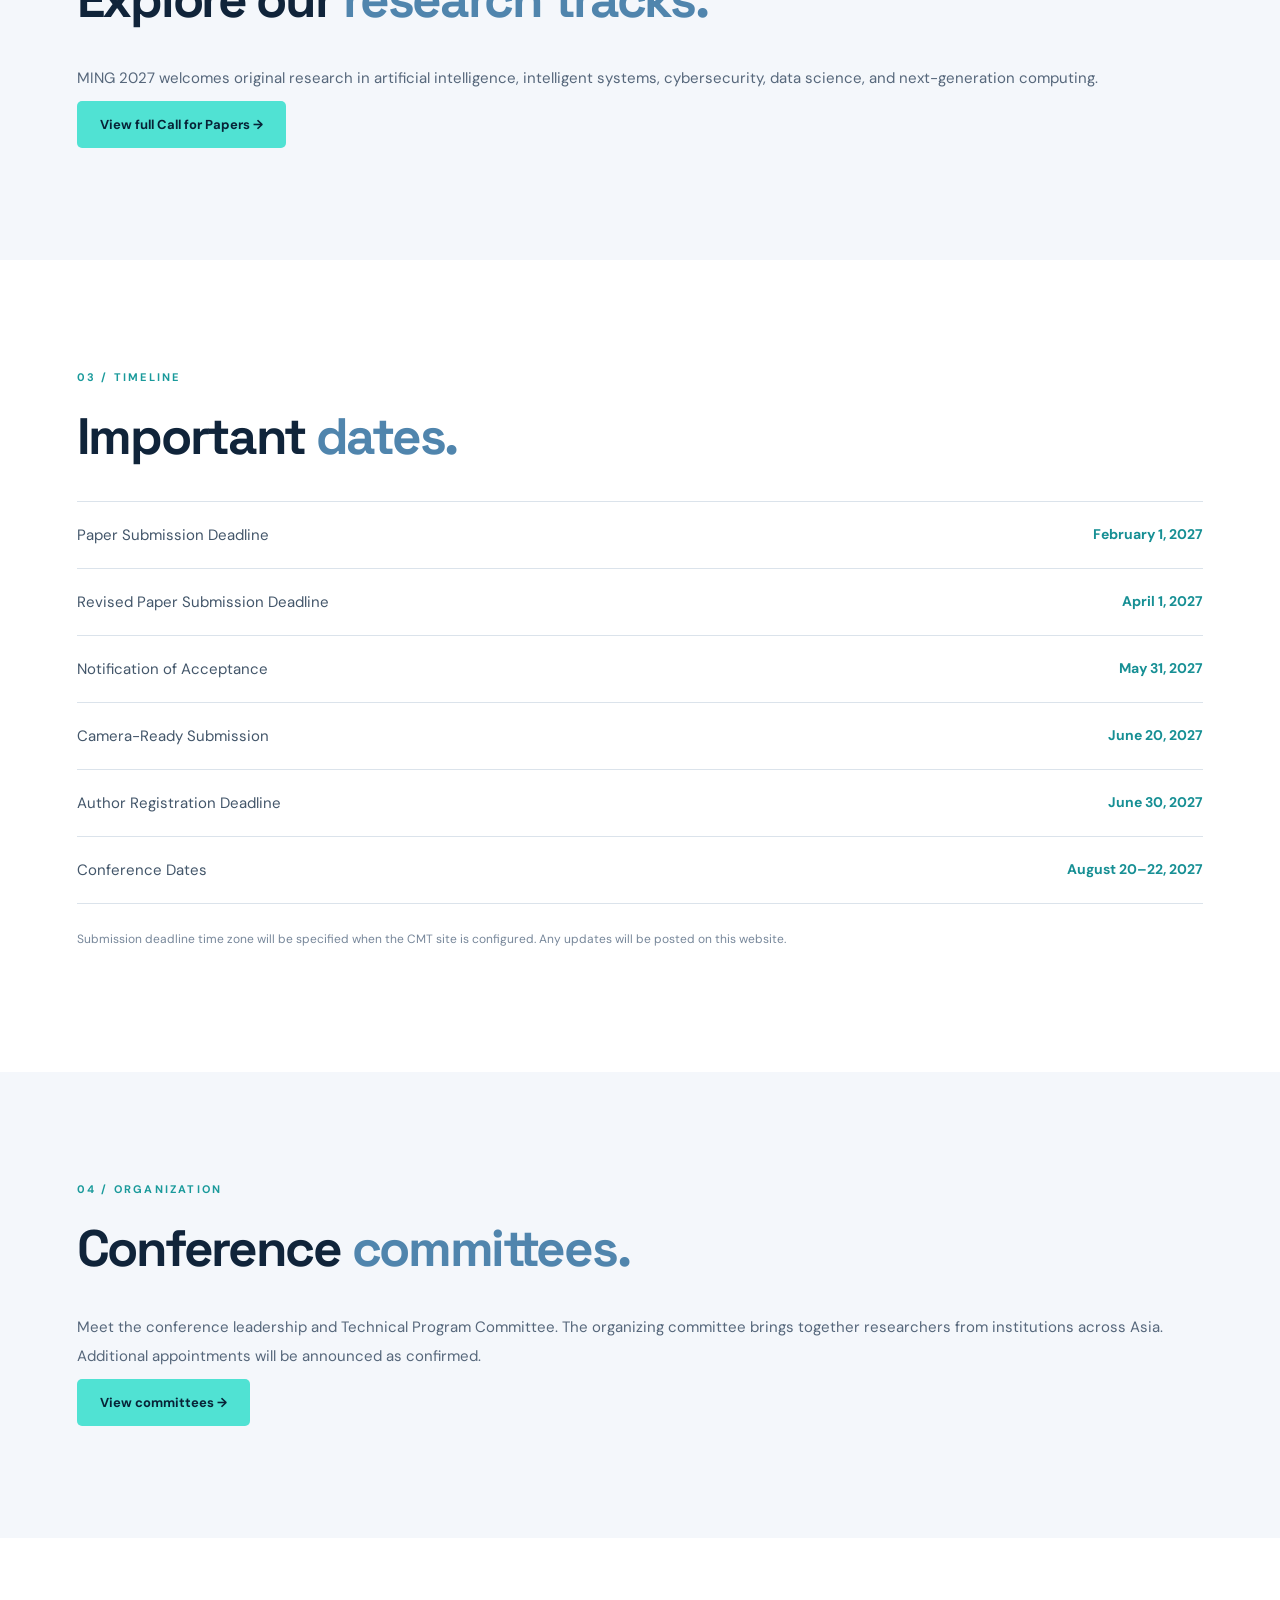
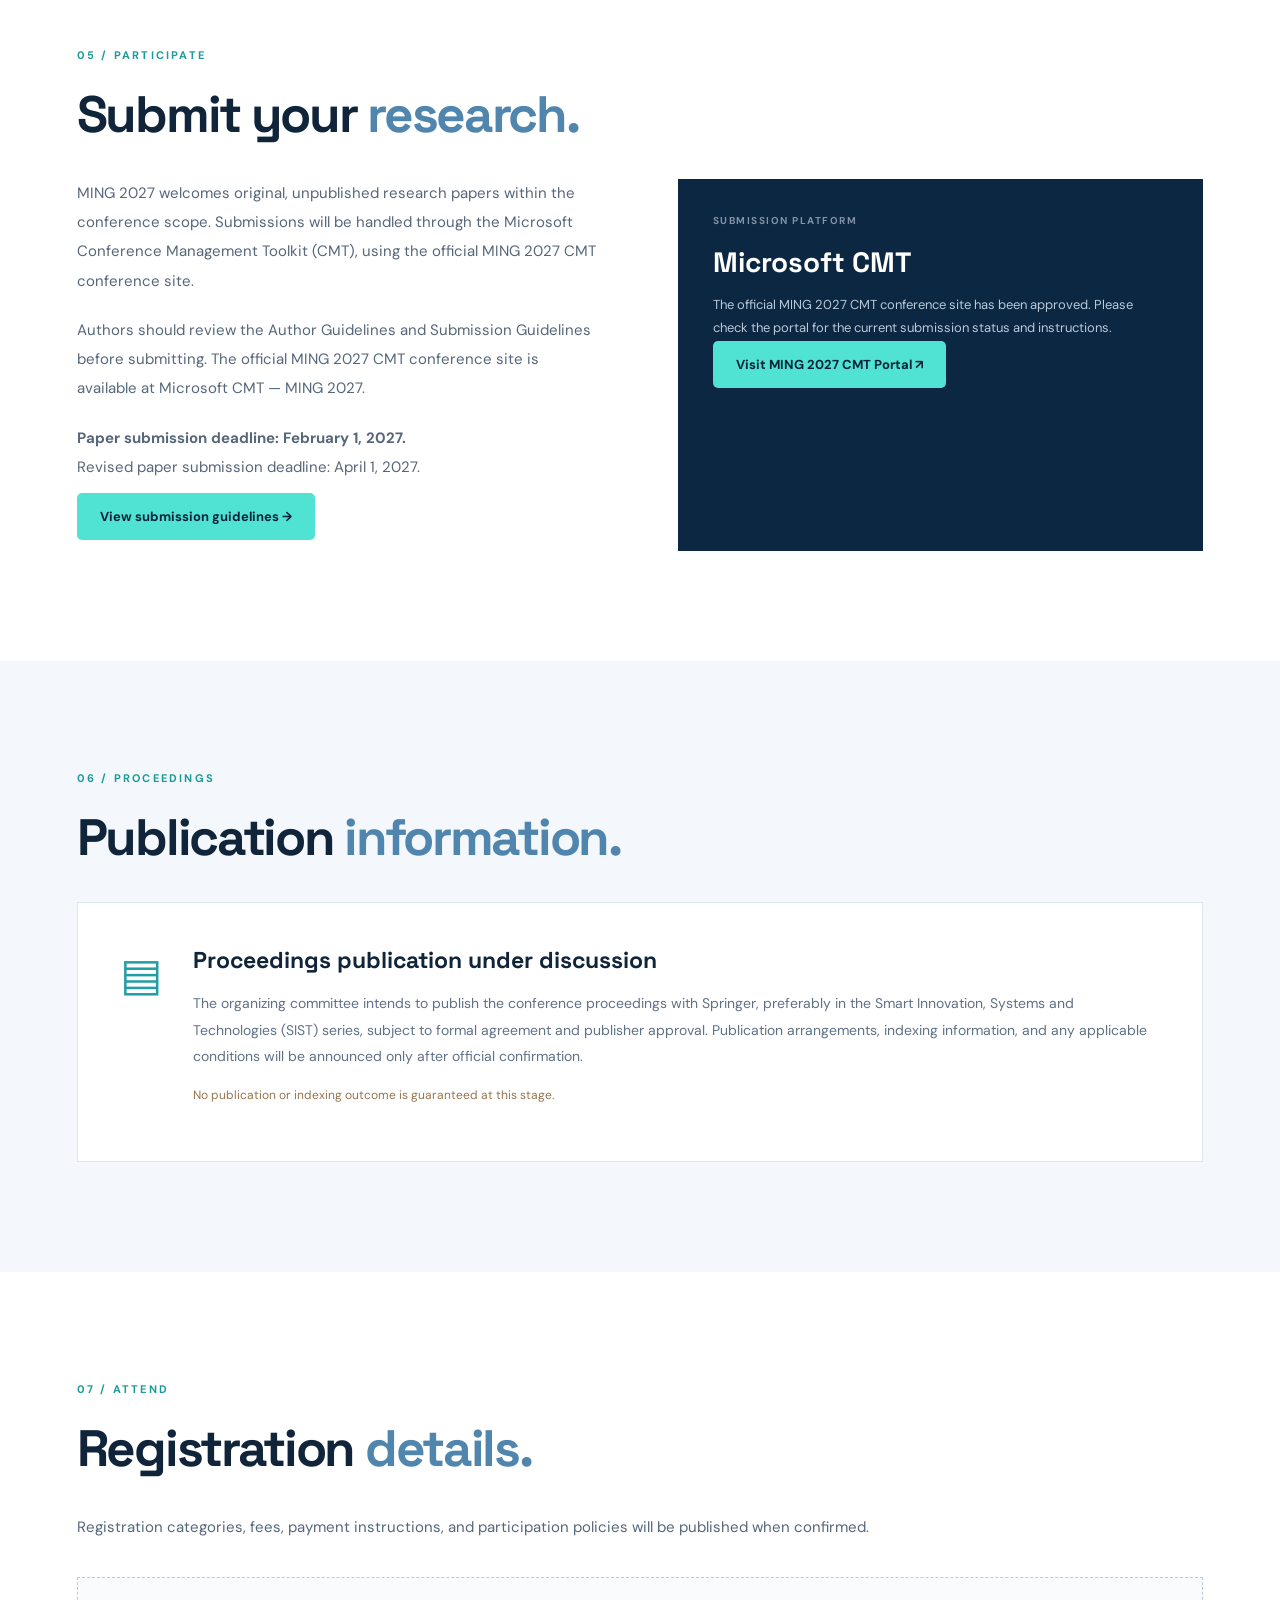
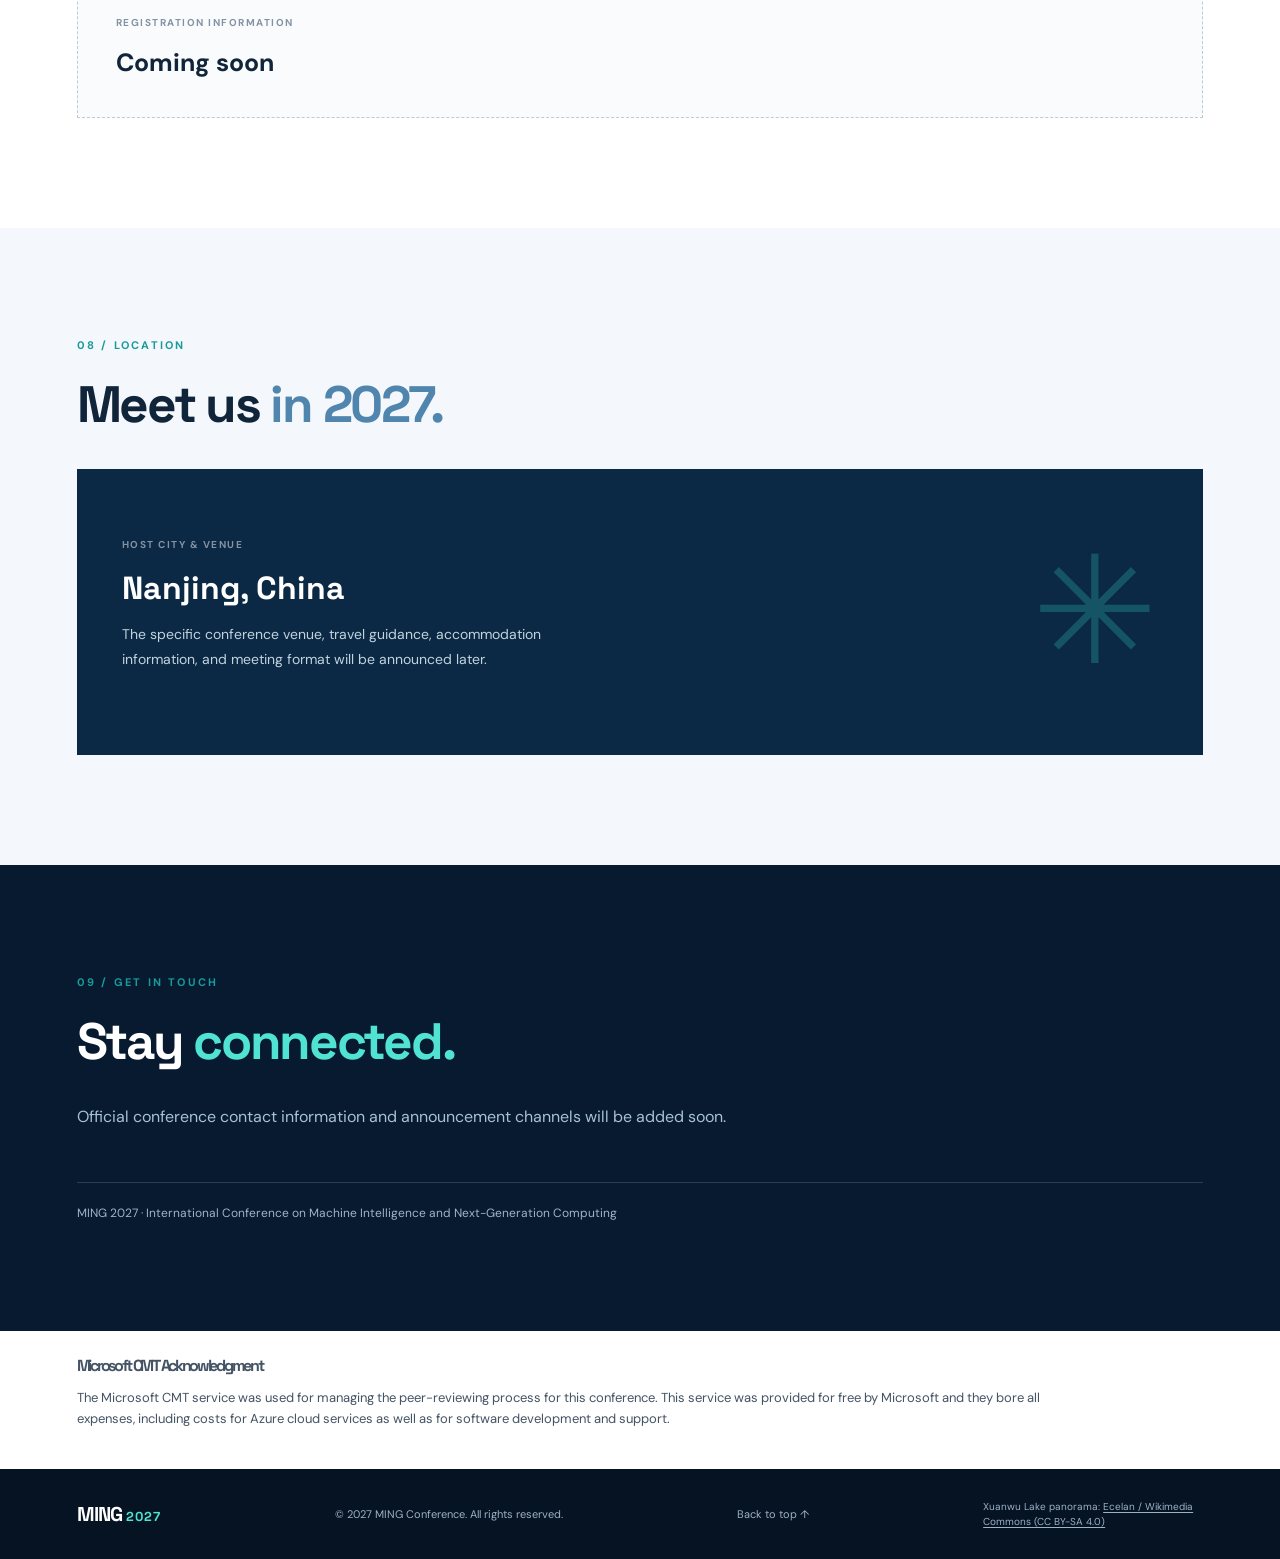
==== commit fe940a06: "Add files via upload" ====
--- a/index.html
+++ b/index.html
@@ -1,6 +1,6 @@
 <!DOCTYPE html>
 
-<html lang="en"><head><meta charset="utf-8"/><meta content="width=device-width, initial-scale=1" name="viewport"/><meta content="MING 2027 — International Conference on Machine Intelligence and Next-Generation Computing." name="description"/><title>MING 2027 | Machine Intelligence and Next-Generation Computing</title><link href="style.css?v=17" rel="stylesheet"/></head>
+<html lang="en"><head><meta charset="utf-8"/><meta content="width=device-width, initial-scale=1" name="viewport"/><meta content="MING 2027 — International Conference on Machine Intelligence and Next-Generation Computing." name="description"/><title>MING 2027 | Machine Intelligence and Next-Generation Computing</title><link href="style.css?v=18" rel="stylesheet"/></head>
 <body><header class="nav"><a class="brand" href="#home"><span class="brandmark">M<span>✦</span></span> MING <small>2027</small></a><button aria-expanded="false" aria-label="Toggle menu" class="menu">☰</button><nav id="navigation"><a href="#about">About</a><a href="cfp.html">Topics</a><a href="#dates">Dates</a><a href="committees.html">Committees</a><a href="submission.html">Submission</a><a href="#publication">Publication</a><a href="#registration">Registration</a><a href="#venue">Venue</a><a href="#contact">Contact</a></nav></header>
 <main><section class="hero" id="home"><div class="glow one"></div><div class="glow two"></div><div class="hero-layout"><div class="hero-inner"><div class="eyebrow"><span class="dot"></span> INTERNATIONAL CONFERENCE · 2027</div><h1 class="conference-title">MING <em>2027</em></h1><p class="conference-name">International Conference on<br/><strong>Machine Intelligence and<br/>Next-Generation Computing</strong></p><div class="hero-meta"><span>◷   August 20–22, 2027</span><span>⌖   Nanjing, China</span></div><div class="hero-actions"><a class="btn primary" href="cfp.html">Explore Call for Papers <span>↗</span></a><a class="btn secondary" href="#submission">Submission Information →</a></div></div></div></section>
 <section class="announcement"><span class="pill">ANNOUNCEMENT</span><p>MING 2027 will take place on August 20–22, 2027 in Nanjing, China. The detailed venue and registration information will be announced later.</p></section>
@@ -8,7 +8,7 @@
 <section class="section shaded" id="topics"><div class="section-tag">02 / CALL FOR PAPERS</div><h2>Explore our <span>research tracks.</span></h2><p class="intro">MING 2027 welcomes original research in artificial intelligence, intelligent systems, cybersecurity, data science, and next-generation computing.</p><p><a class="btn primary" href="cfp.html">View full Call for Papers →</a></p></section>
 <section class="section" id="dates"><div class="section-tag">03 / TIMELINE</div><h2>Important <span>dates.</span></h2><div class="timeline"><div><span>Paper Submission Deadline</span><strong>February 1, 2027</strong></div><div><span>Revised Paper Submission Deadline</span><strong>April 1, 2027</strong></div><div><span>Notification of Acceptance</span><strong>May 31, 2027</strong></div><div><span>Camera-Ready Submission</span><strong>June 20, 2027</strong></div><div><span>Author Registration Deadline</span><strong>June 30, 2027</strong></div><div><span>Conference Dates</span><strong>August 20–22, 2027</strong></div></div><p class="note">Submission deadline time zone will be specified when the CMT site is configured. Any updates will be posted on this website.</p></section>
 <section class="section shaded" id="committees"><div class="section-tag">04 / ORGANIZATION</div><h2>Conference <span>committees.</span></h2><p class="intro">Meet the conference leadership and Technical Program Committee. The organizing committee brings together researchers from institutions across Asia. Additional appointments will be announced as confirmed.</p><p><a class="btn primary" href="committees.html">View committees →</a></p></section>
-<section class="section" id="submission"><div class="section-tag">05 / PARTICIPATE</div><h2>Submit your <span>research.</span></h2><div class="split"><div class="copy"><p>MING 2027 welcomes original, unpublished research papers within the conference scope. Submissions will be handled through the Microsoft Conference Management Toolkit (CMT), subject to approval of the conference site.</p><p>Authors should review the <a href="submission.html#author-guidelines">Author Guidelines</a> and <a href="submission.html#submission-guidelines">Submission Guidelines</a> before submitting. The official MING 2027 CMT conference link will be posted here after the site is approved and configured.</p><p><strong>Paper submission deadline: February 1, 2027.</strong><br/>Revised paper submission deadline: April 1, 2027.</p><p><a class="btn primary" href="submission.html">View submission guidelines →</a></p></div><div class="info-box"><span>SUBMISSION PLATFORM</span><h3>Microsoft CMT</h3><p>Conference site request in preparation. The MING 2027 submission portal is not yet available.</p><span class="disabled-btn">Submission portal coming soon</span></div></div></section>
+<section class="section" id="submission"><div class="section-tag">05 / PARTICIPATE</div><h2>Submit your <span>research.</span></h2><div class="split"><div class="copy"><p>MING 2027 welcomes original, unpublished research papers within the conference scope. Submissions will be handled through the Microsoft Conference Management Toolkit (CMT), using the official MING 2027 CMT conference site.</p><p>Authors should review the <a href="submission.html#author-guidelines">Author Guidelines</a> and <a href="submission.html#submission-guidelines">Submission Guidelines</a> before submitting. The official MING 2027 CMT conference site is available at <a href="https://cmt3.research.microsoft.com/MING2027" target="_blank" rel="noopener">Microsoft CMT — MING 2027</a>.</p><p><strong>Paper submission deadline: February 1, 2027.</strong><br/>Revised paper submission deadline: April 1, 2027.</p><p><a class="btn primary" href="submission.html">View submission guidelines →</a></p></div><div class="info-box"><span>SUBMISSION PLATFORM</span><h3>Microsoft CMT</h3><p>The official MING 2027 CMT conference site has been approved. Please check the portal for the current submission status and instructions.</p><a class="btn primary" href="https://cmt3.research.microsoft.com/MING2027" target="_blank" rel="noopener">Visit MING 2027 CMT Portal ↗</a></div></div></section>
 <section class="section shaded" id="publication"><div class="section-tag">06 / PROCEEDINGS</div><h2>Publication <span>information.</span></h2><div class="publication-box"><div class="publication-icon">▤</div><div><h3>Proceedings publication under discussion</h3><p>The organizing committee intends to publish the conference proceedings with Springer, preferably in the Smart Innovation, Systems and Technologies (SIST) series, subject to formal agreement and publisher approval. Publication arrangements, indexing information, and any applicable conditions will be announced only after official confirmation.</p><p class="disclaimer">No publication or indexing outcome is guaranteed at this stage.</p></div></div></section>
 <section class="section" id="registration"><div class="section-tag">07 / ATTEND</div><h2>Registration <span>details.</span></h2><p class="intro">Registration categories, fees, payment instructions, and participation policies will be published when confirmed.</p><div class="placeholder"><span>REGISTRATION INFORMATION</span><strong>Coming soon</strong></div></section>
 <section class="section shaded" id="venue"><div class="section-tag">08 / LOCATION</div><h2>Meet us <span>in 2027.</span></h2><div class="venue-box"><div><span>HOST CITY &amp; VENUE</span><h3>Nanjing, China</h3><p>The specific conference venue, travel guidance, accommodation information, and meeting format will be announced later.</p></div><div aria-hidden="true" class="venue-graphic">✳</div></div></section>
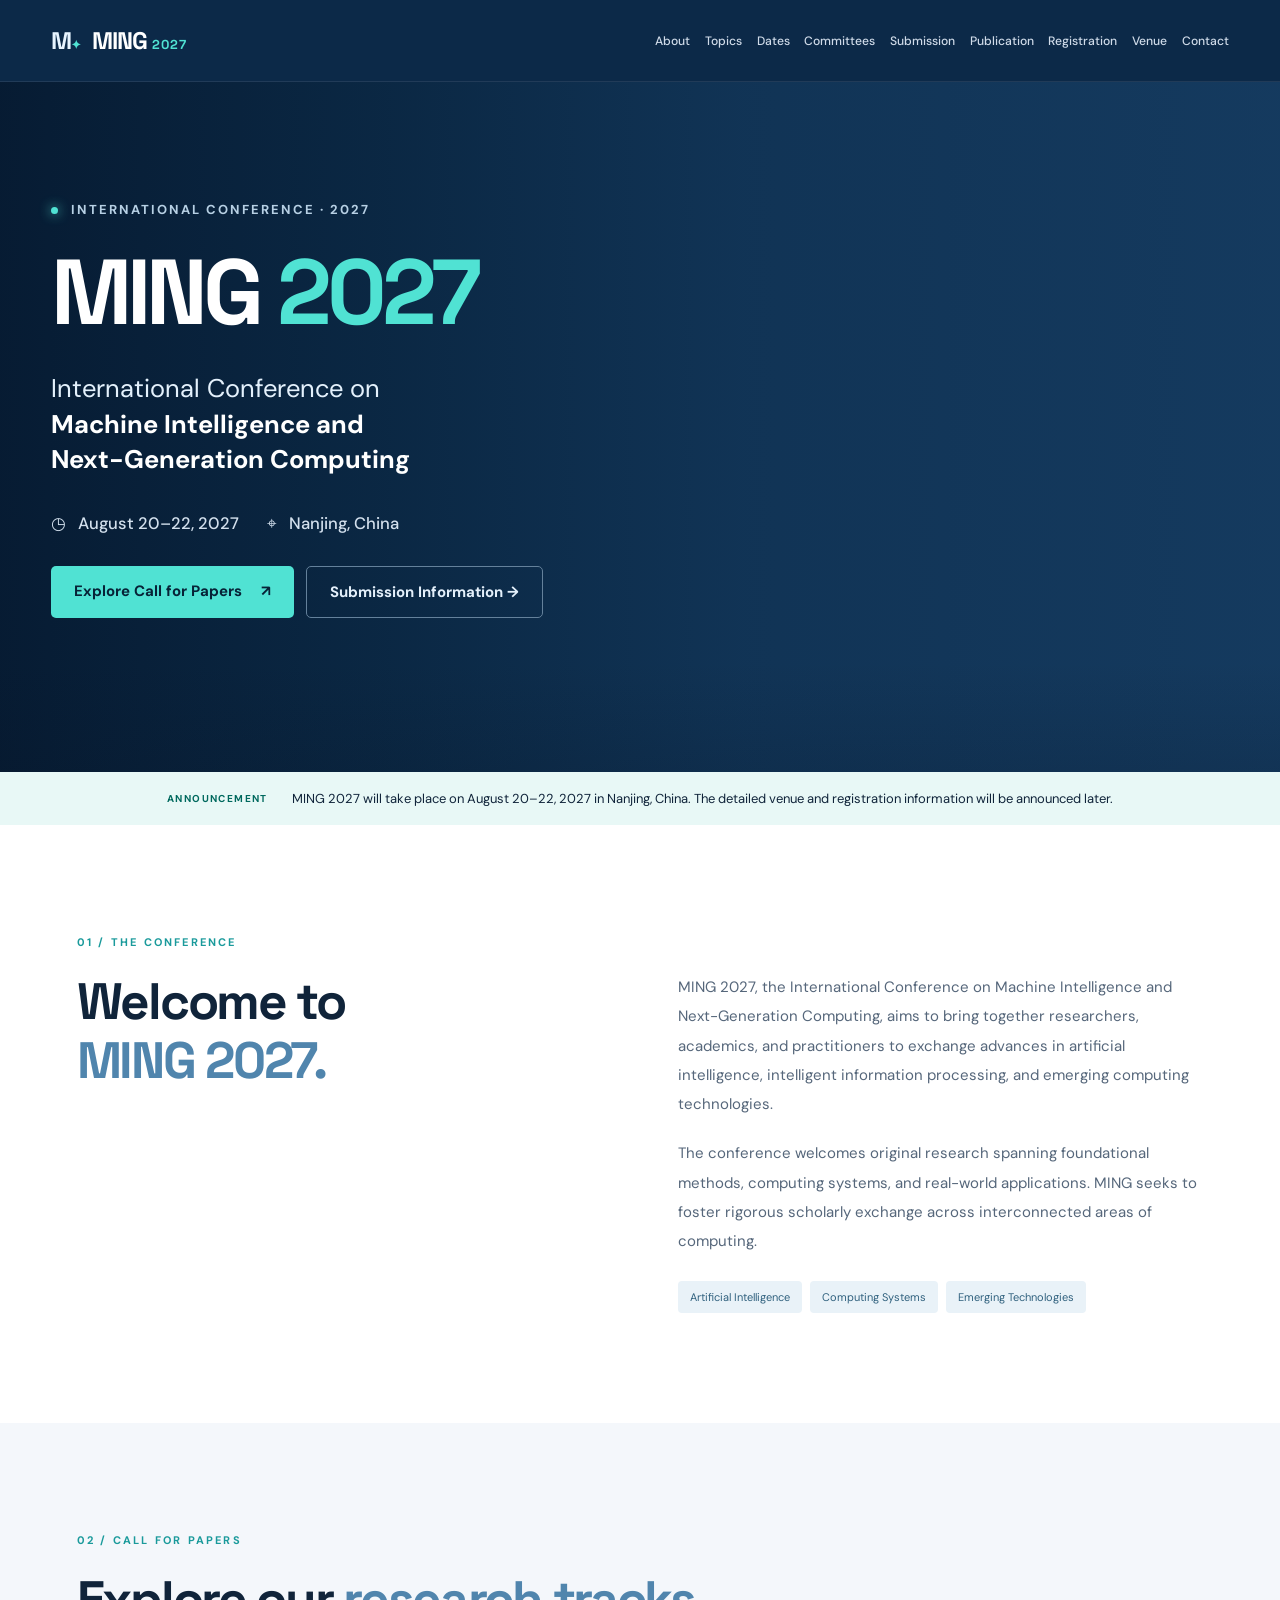
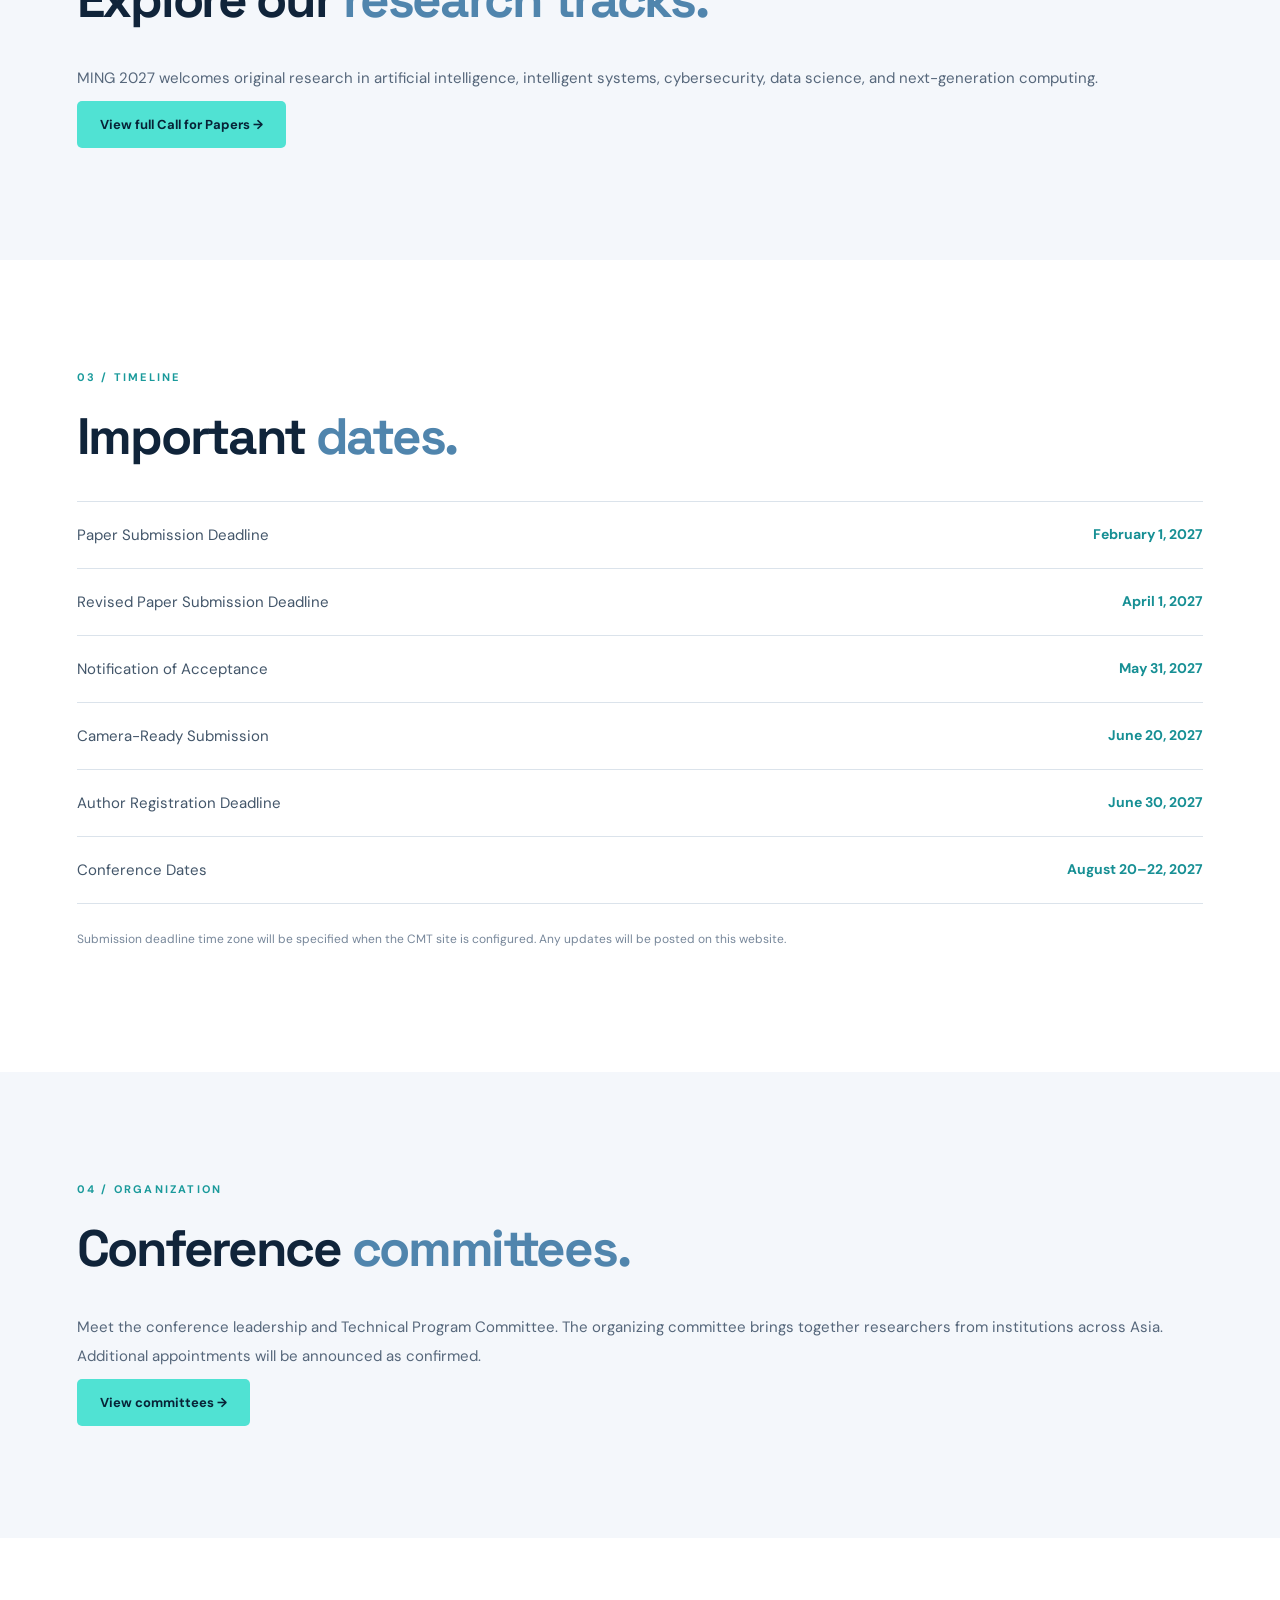
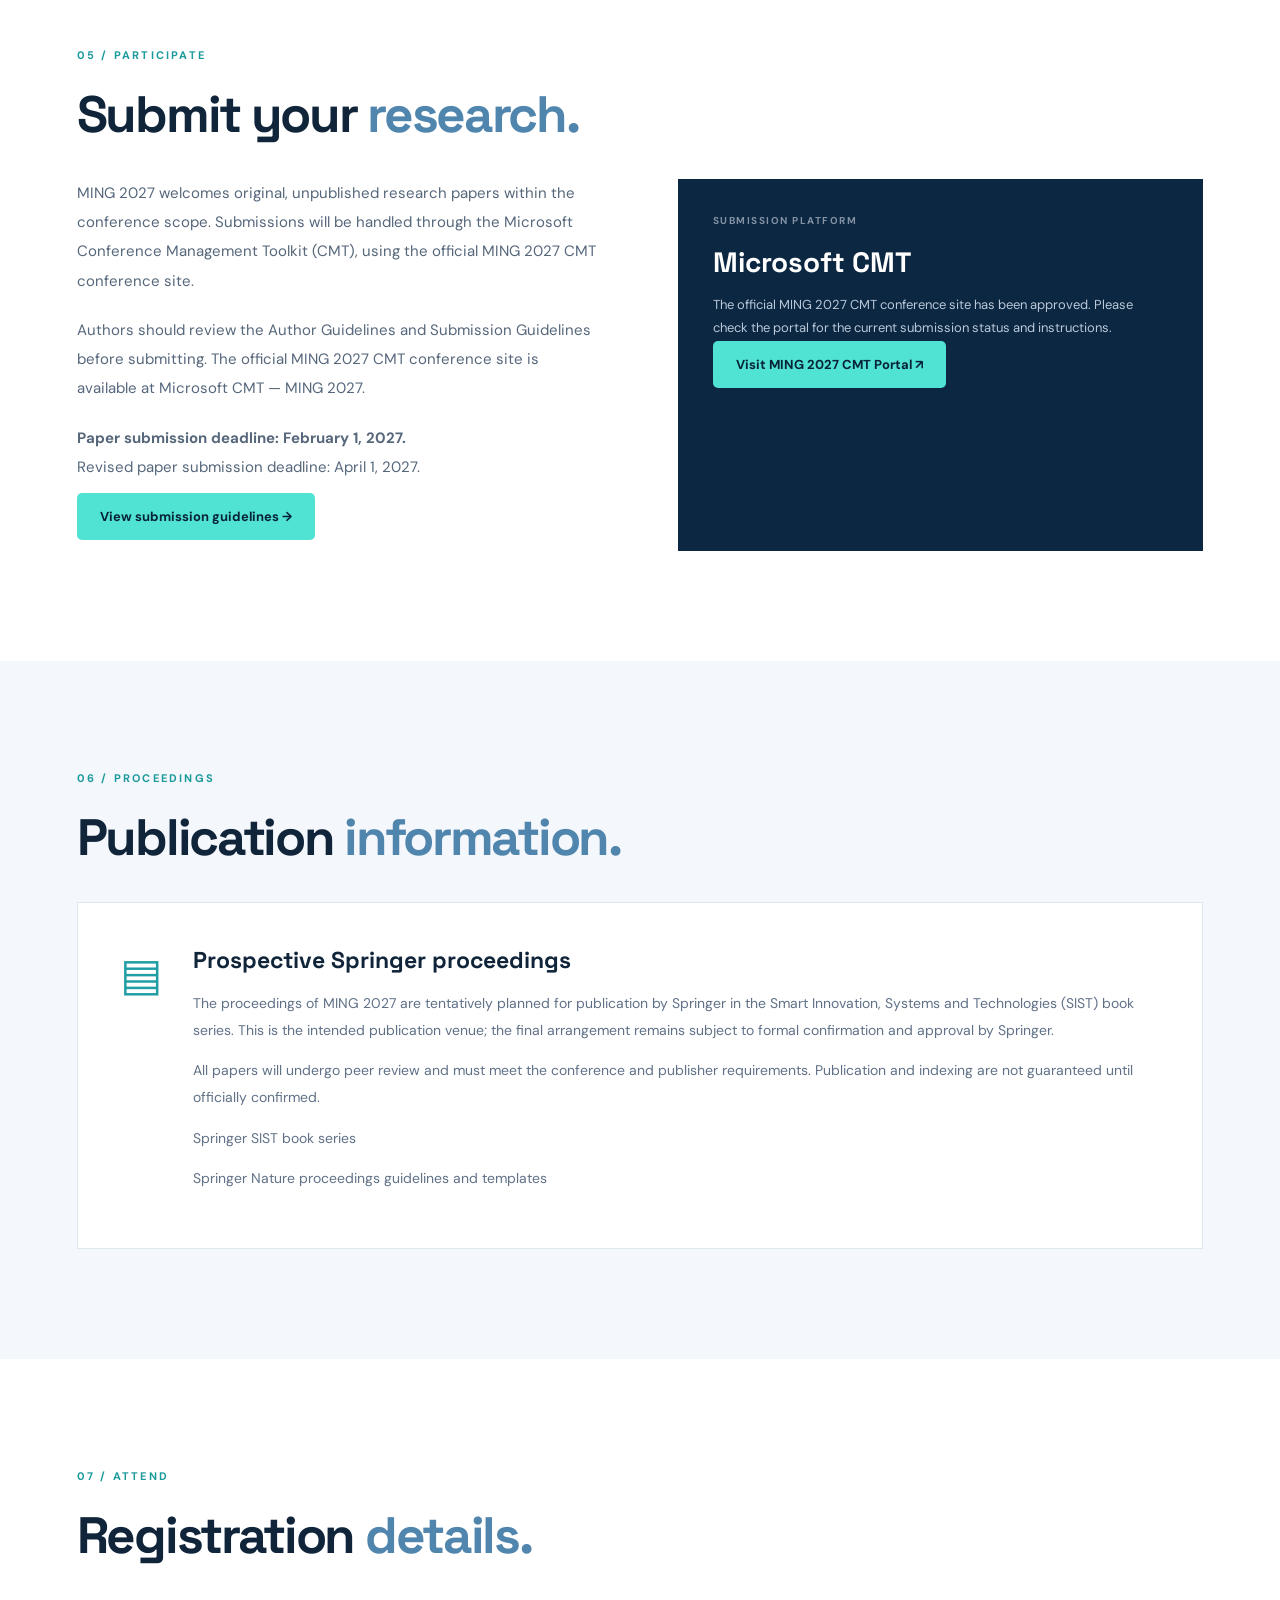
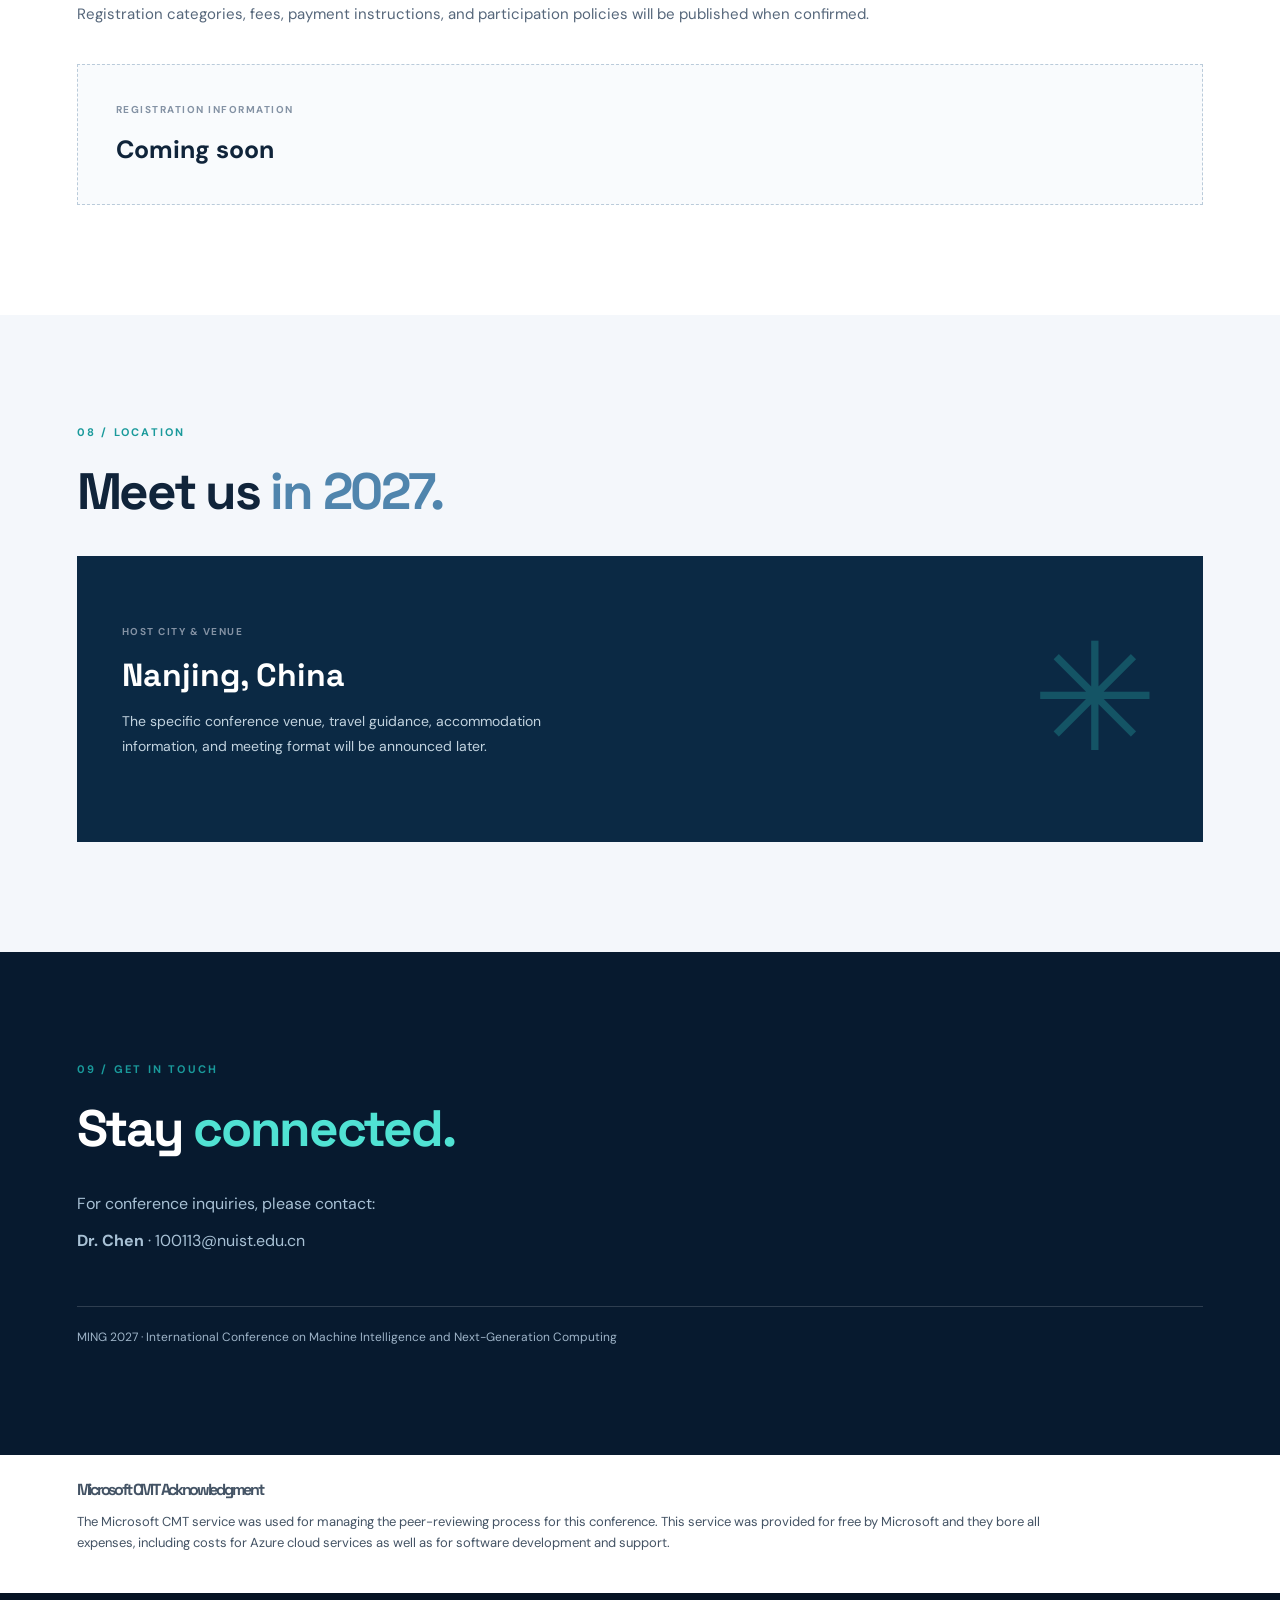
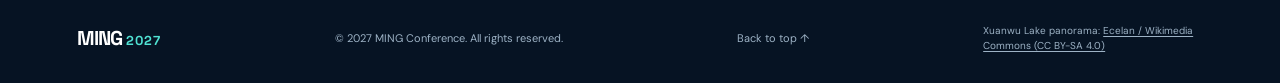
==== commit a9ecd84d: "Add files via upload" ====
--- a/index.html
+++ b/index.html
@@ -8,9 +8,9 @@
 <section class="section shaded" id="topics"><div class="section-tag">02 / CALL FOR PAPERS</div><h2>Explore our <span>research tracks.</span></h2><p class="intro">MING 2027 welcomes original research in artificial intelligence, intelligent systems, cybersecurity, data science, and next-generation computing.</p><p><a class="btn primary" href="cfp.html">View full Call for Papers →</a></p></section>
 <section class="section" id="dates"><div class="section-tag">03 / TIMELINE</div><h2>Important <span>dates.</span></h2><div class="timeline"><div><span>Paper Submission Deadline</span><strong>February 1, 2027</strong></div><div><span>Revised Paper Submission Deadline</span><strong>April 1, 2027</strong></div><div><span>Notification of Acceptance</span><strong>May 31, 2027</strong></div><div><span>Camera-Ready Submission</span><strong>June 20, 2027</strong></div><div><span>Author Registration Deadline</span><strong>June 30, 2027</strong></div><div><span>Conference Dates</span><strong>August 20–22, 2027</strong></div></div><p class="note">Submission deadline time zone will be specified when the CMT site is configured. Any updates will be posted on this website.</p></section>
 <section class="section shaded" id="committees"><div class="section-tag">04 / ORGANIZATION</div><h2>Conference <span>committees.</span></h2><p class="intro">Meet the conference leadership and Technical Program Committee. The organizing committee brings together researchers from institutions across Asia. Additional appointments will be announced as confirmed.</p><p><a class="btn primary" href="committees.html">View committees →</a></p></section>
-<section class="section" id="submission"><div class="section-tag">05 / PARTICIPATE</div><h2>Submit your <span>research.</span></h2><div class="split"><div class="copy"><p>MING 2027 welcomes original, unpublished research papers within the conference scope. Submissions will be handled through the Microsoft Conference Management Toolkit (CMT), using the official MING 2027 CMT conference site.</p><p>Authors should review the <a href="submission.html#author-guidelines">Author Guidelines</a> and <a href="submission.html#submission-guidelines">Submission Guidelines</a> before submitting. The official MING 2027 CMT conference site is available at <a href="https://cmt3.research.microsoft.com/MING2027" target="_blank" rel="noopener">Microsoft CMT — MING 2027</a>.</p><p><strong>Paper submission deadline: February 1, 2027.</strong><br/>Revised paper submission deadline: April 1, 2027.</p><p><a class="btn primary" href="submission.html">View submission guidelines →</a></p></div><div class="info-box"><span>SUBMISSION PLATFORM</span><h3>Microsoft CMT</h3><p>The official MING 2027 CMT conference site has been approved. Please check the portal for the current submission status and instructions.</p><a class="btn primary" href="https://cmt3.research.microsoft.com/MING2027" target="_blank" rel="noopener">Visit MING 2027 CMT Portal ↗</a></div></div></section>
-<section class="section shaded" id="publication"><div class="section-tag">06 / PROCEEDINGS</div><h2>Publication <span>information.</span></h2><div class="publication-box"><div class="publication-icon">▤</div><div><h3>Proceedings publication under discussion</h3><p>The organizing committee intends to publish the conference proceedings with Springer, preferably in the Smart Innovation, Systems and Technologies (SIST) series, subject to formal agreement and publisher approval. Publication arrangements, indexing information, and any applicable conditions will be announced only after official confirmation.</p><p class="disclaimer">No publication or indexing outcome is guaranteed at this stage.</p></div></div></section>
+<section class="section" id="submission"><div class="section-tag">05 / PARTICIPATE</div><h2>Submit your <span>research.</span></h2><div class="split"><div class="copy"><p>MING 2027 welcomes original, unpublished research papers within the conference scope. Submissions will be handled through the Microsoft Conference Management Toolkit (CMT), using the official MING 2027 CMT conference site.</p><p>Authors should review the <a href="submission.html#author-guidelines">Author Guidelines</a> and <a href="submission.html#submission-guidelines">Submission Guidelines</a> before submitting. The official MING 2027 CMT conference site is available at <a href="https://cmt3.research.microsoft.com/MING2027" rel="noopener" target="_blank">Microsoft CMT — MING 2027</a>.</p><p><strong>Paper submission deadline: February 1, 2027.</strong><br/>Revised paper submission deadline: April 1, 2027.</p><p><a class="btn primary" href="submission.html">View submission guidelines →</a></p></div><div class="info-box"><span>SUBMISSION PLATFORM</span><h3>Microsoft CMT</h3><p>The official MING 2027 CMT conference site has been approved. Please check the portal for the current submission status and instructions.</p><a class="btn primary" href="https://cmt3.research.microsoft.com/MING2027" rel="noopener" target="_blank">Visit MING 2027 CMT Portal ↗</a></div></div></section>
+<section class="section shaded" id="publication"><div class="section-tag">06 / PROCEEDINGS</div><h2>Publication <span>information.</span></h2><div class="publication-box"><div class="publication-icon">▤</div><div><h3>Prospective Springer proceedings</h3><p>The proceedings of MING 2027 are tentatively planned for publication by Springer in the Smart Innovation, Systems and Technologies (SIST) book series. This is the intended publication venue; the final arrangement remains subject to formal confirmation and approval by Springer.</p><p>All papers will undergo peer review and must meet the conference and publisher requirements. Publication and indexing are not guaranteed until officially confirmed.</p><p><a href="https://link.springer.com/series/8767" rel="noopener noreferrer" target="_blank">Springer SIST book series</a></p><p><a href="https://www.springernature.com/gp/authors/campaigns/conference-proceedings" rel="noopener noreferrer" target="_blank">Springer Nature proceedings guidelines and templates</a></p></div></div></section>
 <section class="section" id="registration"><div class="section-tag">07 / ATTEND</div><h2>Registration <span>details.</span></h2><p class="intro">Registration categories, fees, payment instructions, and participation policies will be published when confirmed.</p><div class="placeholder"><span>REGISTRATION INFORMATION</span><strong>Coming soon</strong></div></section>
 <section class="section shaded" id="venue"><div class="section-tag">08 / LOCATION</div><h2>Meet us <span>in 2027.</span></h2><div class="venue-box"><div><span>HOST CITY &amp; VENUE</span><h3>Nanjing, China</h3><p>The specific conference venue, travel guidance, accommodation information, and meeting format will be announced later.</p></div><div aria-hidden="true" class="venue-graphic">✳</div></div></section>
-<section class="section contact" id="contact"><div class="section-tag">09 / GET IN TOUCH</div><h2>Stay <span>connected.</span></h2><p>Official conference contact information and announcement channels will be added soon.</p><div class="contact-line">MING 2027 · International Conference on Machine Intelligence and Next-Generation Computing</div></section><section class="section cmt-note" aria-label="Microsoft CMT acknowledgment"><h2>Microsoft CMT Acknowledgment</h2><p>The Microsoft CMT service was used for managing the peer-reviewing process for this conference. This service was provided for free by Microsoft and they bore all expenses, including costs for Azure cloud services as well as for software development and support.</p></section></main>
+<section class="section contact" id="contact"><div class="section-tag">09 / GET IN TOUCH</div><h2>Stay <span>connected.</span></h2><p>For conference inquiries, please contact:</p><p><strong>Dr. Chen</strong> · <a href="mailto:100113@nuist.edu.cn">100113@nuist.edu.cn</a></p><div class="contact-line">MING 2027 · International Conference on Machine Intelligence and Next-Generation Computing</div></section><section aria-label="Microsoft CMT acknowledgment" class="section cmt-note"><h2>Microsoft CMT Acknowledgment</h2><p>The Microsoft CMT service was used for managing the peer-reviewing process for this conference. This service was provided for free by Microsoft and they bore all expenses, including costs for Azure cloud services as well as for software development and support.</p></section></main>
 <footer><a class="brand" href="#home">MING <small>2027</small></a><span>© 2027 MING Conference. All rights reserved.</span><a href="#home">Back to top ↑</a><small class="photo-credit">Xuanwu Lake panorama: <a href="https://commons.wikimedia.org/wiki/File:Nanjing_-_Skyline_from_Xuanwu_Lake.jpg" rel="noopener" target="_blank">Ecelan / Wikimedia Commons (CC BY-SA 4.0)</a></small></footer><script src="script.js"></script></body></html>
